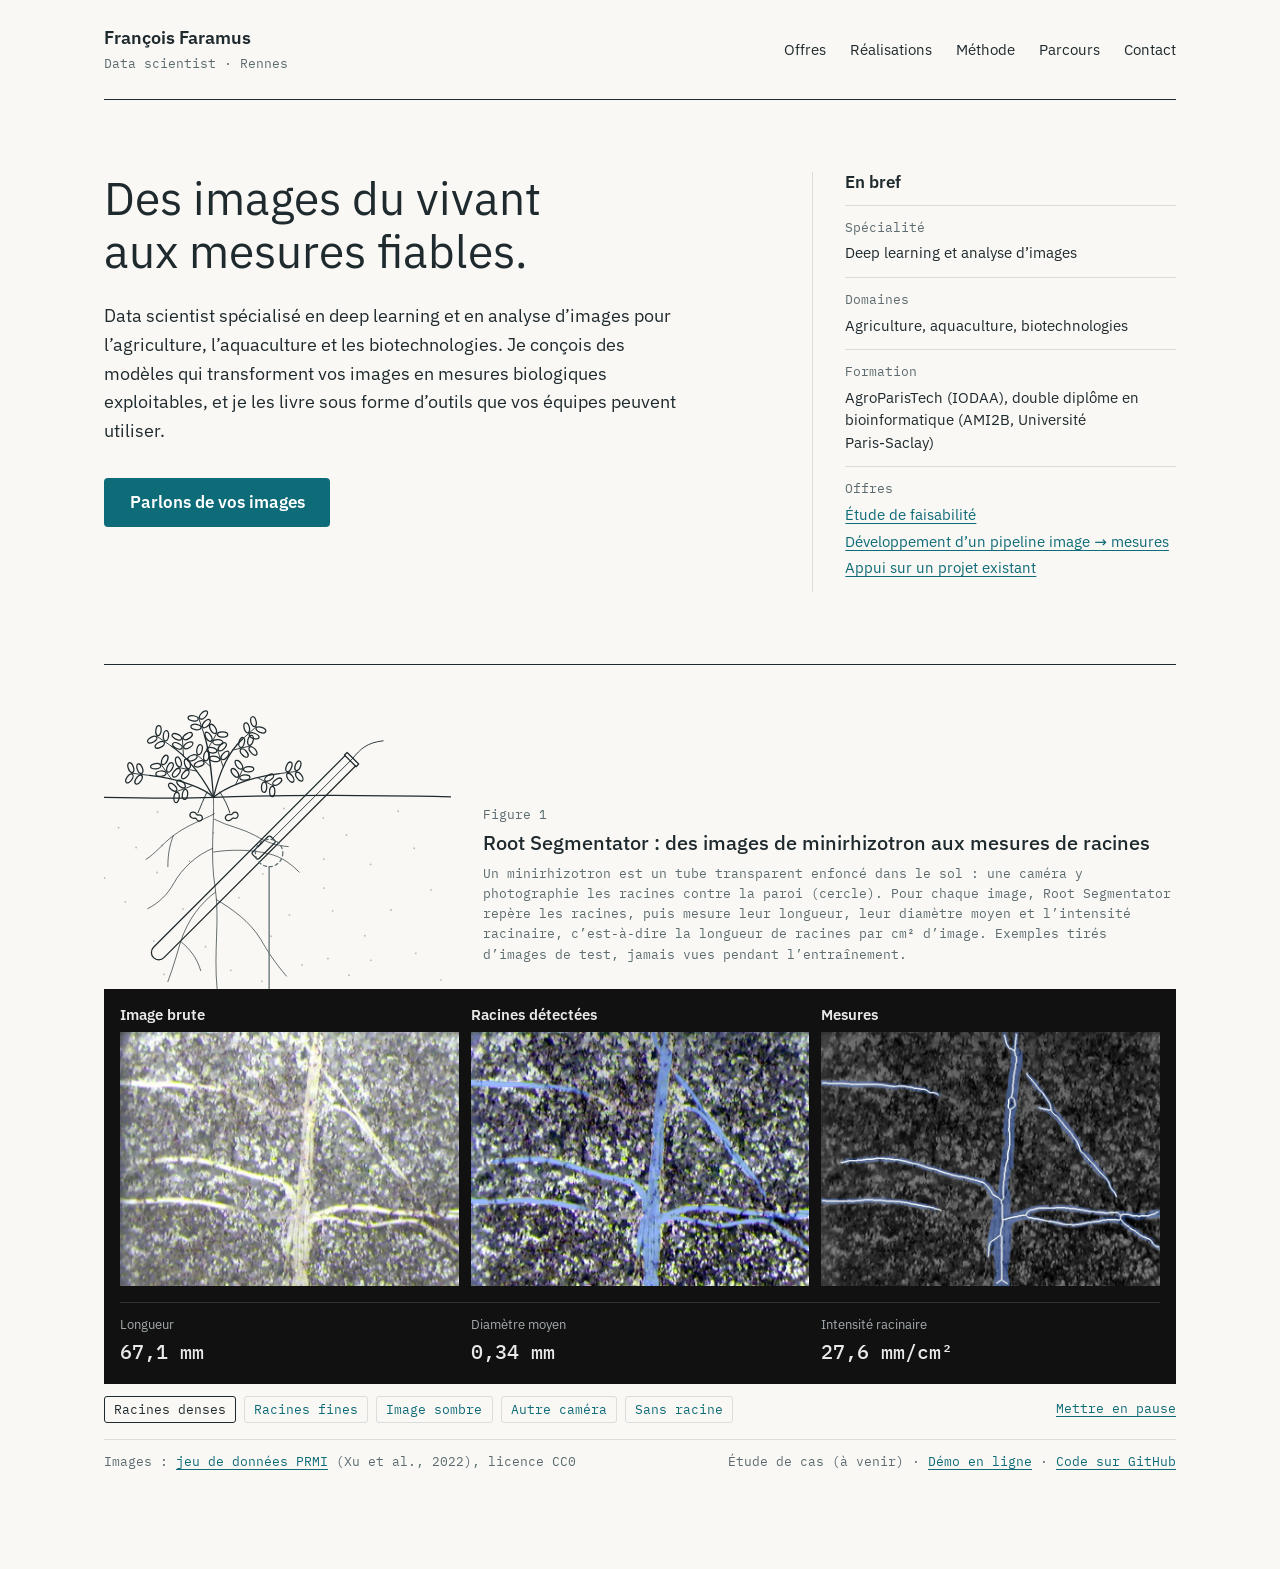
==== index.html @ 94666bdc "Figure 1 : Root Segmentator (images PRMI, mesures, dessin du minirhizotron)" ====
<!doctype html>
<html lang="fr">
<head>
  <meta charset="utf-8">
  <meta name="viewport" content="width=device-width, initial-scale=1">
  <title>François Faramus, data scientist</title>
  <meta name="description" content="Data scientist spécialisé en deep learning et en analyse d’images pour l’agriculture, l’aquaculture et les biotechnologies.">
  <link rel="stylesheet" href="assets/css/style.css">
  <script src="assets/js/figure-exemples.js" defer></script>
</head>
<body>
  <a class="lien-evitement" href="#contenu">Aller au contenu</a>

  <div class="conteneur">
    <header class="entete">
      <a class="logo" href="#">François Faramus<span class="logo-precision">Data scientist · Rennes</span></a>
      <nav class="navigation" aria-label="Navigation principale">
        <ul>
          <li><a href="#offres">Offres</a></li>
          <li><a href="#realisations">Réalisations</a></li>
          <li><a href="#methode">Méthode</a></li>
          <li><a href="#parcours">Parcours</a></li>
          <li><a href="#contact">Contact</a></li>
        </ul>
      </nav>
    </header>

    <main id="contenu">
      <section class="accroche" aria-labelledby="titre-accroche">
        <div class="accroche-texte">
          <h1 id="titre-accroche">Des images du vivant aux mesures fiables.</h1>
          <p class="sous-titre">Data scientist spécialisé en deep learning et en analyse d’images pour l’agriculture, l’aquaculture et les biotechnologies. Je conçois des modèles qui transforment vos images en mesures biologiques exploitables, et je les livre sous forme d’outils que vos équipes peuvent utiliser.</p>
          <a class="bouton" href="#contact">Parlons de vos images</a>
        </div>

        <aside class="en-bref" aria-labelledby="en-bref-titre">
          <h2 id="en-bref-titre">En bref</h2>
          <dl>
            <div><dt>Spécialité</dt><dd>Deep learning et analyse d’images</dd></div>
            <div><dt>Domaines</dt><dd>Agriculture, aquaculture, biotechnologies</dd></div>
            <div><dt>Formation</dt><dd>AgroParisTech (IODAA), double diplôme en bioinformatique (AMI2B, Université Paris&#8209;Saclay)</dd></div>
            <div>
              <dt>Offres</dt>
              <dd>
                <ul>
                  <li><a href="#offres">Étude de faisabilité</a></li>
                  <li><a href="#offres">Développement d’un pipeline image → mesures</a></li>
                  <li><a href="#offres">Appui sur un projet existant</a></li>
                </ul>
              </dd>
            </div>
          </dl>
        </aside>
      </section>

      <section class="vitrine" aria-labelledby="figure-titre">
        <figure class="figure">
          <figcaption>
            <p class="figure-numero">Figure 1</p>
            <p class="figure-titre" id="figure-titre">Root Segmentator : des images de minirhizotron aux mesures de racines</p>
            <p class="figure-description">Un minirhizotron est un tube transparent enfoncé dans le sol : une caméra y photographie les racines contre la paroi (cercle). Pour chaque image, Root Segmentator repère les racines, puis mesure leur longueur, leur diamètre moyen et l’intensité racinaire, c’est-à-dire la longueur de racines par cm² d’image. Exemples tirés d’images de test, jamais vues pendant l’entraînement.</p>
          </figcaption>
          <svg class="figure-schema" viewBox="130 0 380 320" role="img" aria-labelledby="schema-titre">
            <title id="schema-titre">Schéma d’un minirhizotron : un plant d’arachide, ses racines, et un tube transparent enfoncé en biais dans le sol, avec une caméra à l’intérieur. Un cercle marque la fenêtre d’observation, d’où part un trait vers la première image.</title>
                <path class="trait" d="M10 110 C90 107 170 113 250 110 S410 107 590 111"/>
                <g class="grains"><circle cx="153.3" cy="224.5" r="1"/><circle cx="370.4" cy="132.6" r="1"/><circle cx="27.4" cy="280.8" r="1"/><circle cx="165.2" cy="165" r="1"/><circle cx="577.6" cy="210.3" r="1"/><circle cx="488.4" cy="211.5" r="1"/><circle cx="375.5" cy="286.7" r="1"/><circle cx="313" cy="262.3" r="1"/><circle cx="444.6" cy="233.5" r="1"/><circle cx="188.7" cy="126" r="1"/><circle cx="422.5" cy="288.7" r="1"/><circle cx="241.2" cy="273.8" r="1"/><circle cx="269" cy="299.6" r="1"/><circle cx="512.2" cy="138.7" r="1"/><circle cx="96.1" cy="161.7" r="1"/><circle cx="370.9" cy="177.8" r="1"/><circle cx="304.1" cy="194.1" r="1"/><circle cx="216.5" cy="232.3" r="1"/><circle cx="347.2" cy="293.6" r="1"/><circle cx="499.6" cy="310.3" r="1"/><circle cx="395.9" cy="151.3" r="1"/><circle cx="526.6" cy="229.3" r="1"/><circle cx="69.6" cy="273.7" r="1"/><circle cx="249.9" cy="148.9" r="1"/><circle cx="184.6" cy="267.6" r="1"/><circle cx="422.3" cy="183.5" r="1"/><circle cx="303" cy="311.7" r="1"/><circle cx="130.5" cy="198.3" r="1"/><circle cx="195.7" cy="304.1" r="1"/><circle cx="522.1" cy="192.5" r="1"/><circle cx="277.8" cy="219.9" r="1"/><circle cx="380.6" cy="234.4" r="1"/><circle cx="333.2" cy="239.1" r="1"/><circle cx="327.1" cy="122.2" r="1"/><circle cx="31.2" cy="238.2" r="1"/><circle cx="371.3" cy="209.5" r="1"/><circle cx="415.9" cy="261.7" r="1"/><circle cx="32.4" cy="131.6" r="1"/><circle cx="398.6" cy="305" r="1"/><circle cx="223.8" cy="180" r="1"/><circle cx="188.2" cy="192.4" r="1"/><circle cx="452.5" cy="125.2" r="1"/><circle cx="193.6" cy="162.7" r="1"/><circle cx="470.1" cy="165.8" r="1"/><circle cx="146" cy="143.2" r="1"/><circle cx="471.8" cy="281" r="1"/></g>
                <path class="trait" d="M250 110 C240 100 214 90 180 86"/>
                <path class="trait fin" d="M227.5 97 L208.8 104"/>
                <ellipse class="trait" cx="218.8" cy="106.7" rx="5.6" ry="2.9" transform="rotate(-262.4 218.8 106.7)"/>
                <ellipse class="trait" cx="214.6" cy="95.4" rx="5.6" ry="2.9" transform="rotate(-138.4 214.6 95.4)"/>
                <ellipse class="trait" cx="209.5" cy="110.2" rx="5.6" ry="2.9" transform="rotate(-262.4 209.5 110.2)"/>
                <ellipse class="trait" cx="205.3" cy="98.9" rx="5.6" ry="2.9" transform="rotate(-138.4 205.3 98.9)"/>
                <path class="trait fin" d="M203.9 90 L192.4 73.6"/>
                <ellipse class="trait" cx="192.4" cy="84" rx="5.6" ry="2.9" transform="rotate(-187 192.4 84)"/>
                <ellipse class="trait" cx="202.2" cy="77.2" rx="5.6" ry="2.9" transform="rotate(-63 202.2 77.2)"/>
                <ellipse class="trait" cx="186.6" cy="75.9" rx="5.6" ry="2.9" transform="rotate(-187 186.6 75.9)"/>
                <ellipse class="trait" cx="196.5" cy="69" rx="5.6" ry="2.9" transform="rotate(-63 196.5 69)"/>
                <path class="trait fin" d="M180 86 L160.2 83.5"/>
                <ellipse class="trait" cx="167.9" cy="90.5" rx="5.6" ry="2.9" transform="rotate(-234.9 167.9 90.5)"/>
                <ellipse class="trait" cx="169.3" cy="78.6" rx="5.6" ry="2.9" transform="rotate(-110.9 169.3 78.6)"/>
                <ellipse class="trait" cx="157.9" cy="89.3" rx="5.6" ry="2.9" transform="rotate(-234.9 157.9 89.3)"/>
                <ellipse class="trait" cx="159.4" cy="77.4" rx="5.6" ry="2.9" transform="rotate(-110.9 159.4 77.4)"/>
                <path class="trait" d="M250 110 C238 88 222 66 204 54"/>
                <path class="trait fin" d="M231.6 81.2 L211.9 77.4"/>
                <ellipse class="trait" cx="219.1" cy="84.9" rx="5.6" ry="2.9" transform="rotate(-230.9 219.1 84.9)"/>
                <ellipse class="trait" cx="221.4" cy="73.1" rx="5.6" ry="2.9" transform="rotate(-106.9 221.4 73.1)"/>
                <ellipse class="trait" cx="209.3" cy="83" rx="5.6" ry="2.9" transform="rotate(-230.9 209.3 83)"/>
                <ellipse class="trait" cx="211.6" cy="71.2" rx="5.6" ry="2.9" transform="rotate(-106.9 211.6 71.2)"/>
                <path class="trait fin" d="M217.1 64.7 L215.9 44.8"/>
                <ellipse class="trait" cx="210.4" cy="53.6" rx="5.6" ry="2.9" transform="rotate(-155.3 210.4 53.6)"/>
                <ellipse class="trait" cx="222.4" cy="52.9" rx="5.6" ry="2.9" transform="rotate(-31.3 222.4 52.9)"/>
                <ellipse class="trait" cx="209.8" cy="43.6" rx="5.6" ry="2.9" transform="rotate(-155.3 209.8 43.6)"/>
                <ellipse class="trait" cx="221.8" cy="42.9" rx="5.6" ry="2.9" transform="rotate(-31.3 221.8 42.9)"/>
                <path class="trait fin" d="M204 54 L187.5 42.7"/>
                <ellipse class="trait" cx="191.1" cy="52.4" rx="5.6" ry="2.9" transform="rotate(-207.6 191.1 52.4)"/>
                <ellipse class="trait" cx="197.9" cy="42.5" rx="5.6" ry="2.9" transform="rotate(-83.6 197.9 42.5)"/>
                <ellipse class="trait" cx="182.9" cy="46.8" rx="5.6" ry="2.9" transform="rotate(-207.6 182.9 46.8)"/>
                <ellipse class="trait" cx="189.7" cy="36.9" rx="5.6" ry="2.9" transform="rotate(-83.6 189.7 36.9)"/>
                <path class="trait" d="M250 110 C248 84 246 60 240 42"/>
                <path class="trait fin" d="M246.9 76.5 L231.9 63.3"/>
                <ellipse class="trait" cx="234.3" cy="73.4" rx="5.6" ry="2.9" transform="rotate(-200.7 234.3 73.4)"/>
                <ellipse class="trait" cx="242.3" cy="64.4" rx="5.6" ry="2.9" transform="rotate(-76.7 242.3 64.4)"/>
                <ellipse class="trait" cx="226.8" cy="66.8" rx="5.6" ry="2.9" transform="rotate(-200.7 226.8 66.8)"/>
                <ellipse class="trait" cx="234.7" cy="57.8" rx="5.6" ry="2.9" transform="rotate(-76.7 234.7 57.8)"/>
                <path class="trait fin" d="M243.8 56.6 L254 39.4"/>
                <ellipse class="trait" cx="244.5" cy="43.6" rx="5.6" ry="2.9" transform="rotate(-121.3 244.5 43.6)"/>
                <ellipse class="trait" cx="254.8" cy="49.7" rx="5.6" ry="2.9" transform="rotate(2.7 254.8 49.7)"/>
                <ellipse class="trait" cx="249.6" cy="35" rx="5.6" ry="2.9" transform="rotate(-121.3 249.6 35)"/>
                <ellipse class="trait" cx="260" cy="41.1" rx="5.6" ry="2.9" transform="rotate(2.7 260 41.1)"/>
                <path class="trait fin" d="M240 42 L233.8 23"/>
                <ellipse class="trait" cx="230.8" cy="32.9" rx="5.6" ry="2.9" transform="rotate(-169.9 230.8 32.9)"/>
                <ellipse class="trait" cx="242.2" cy="29.2" rx="5.6" ry="2.9" transform="rotate(-45.9 242.2 29.2)"/>
                <ellipse class="trait" cx="227.7" cy="23.4" rx="5.6" ry="2.9" transform="rotate(-169.9 227.7 23.4)"/>
                <ellipse class="trait" cx="239.1" cy="19.7" rx="5.6" ry="2.9" transform="rotate(-45.9 239.1 19.7)"/>
                <path class="trait" d="M250 110 C256 84 266 60 282 46"/>
                <path class="trait fin" d="M260.7 76.8 L254.3 57.9"/>
                <ellipse class="trait" cx="251.4" cy="67.9" rx="5.6" ry="2.9" transform="rotate(-170.6 251.4 67.9)"/>
                <ellipse class="trait" cx="262.7" cy="64" rx="5.6" ry="2.9" transform="rotate(-46.6 262.7 64)"/>
                <ellipse class="trait" cx="248.2" cy="58.4" rx="5.6" ry="2.9" transform="rotate(-170.6 248.2 58.4)"/>
                <ellipse class="trait" cx="259.6" cy="54.6" rx="5.6" ry="2.9" transform="rotate(-46.6 259.6 54.6)"/>
                <path class="trait fin" d="M271.1 58.2 L290.6 53.6"/>
                <ellipse class="trait" cx="280.9" cy="49.8" rx="5.6" ry="2.9" transform="rotate(-75.3 280.9 49.8)"/>
                <ellipse class="trait" cx="283.7" cy="61.4" rx="5.6" ry="2.9" transform="rotate(48.7 283.7 61.4)"/>
                <ellipse class="trait" cx="290.6" cy="47.5" rx="5.6" ry="2.9" transform="rotate(-75.3 290.6 47.5)"/>
                <ellipse class="trait" cx="293.4" cy="59.1" rx="5.6" ry="2.9" transform="rotate(48.7 293.4 59.1)"/>
                <path class="trait fin" d="M282 46 L296.8 32.6"/>
                <ellipse class="trait" cx="286.5" cy="33.8" rx="5.6" ry="2.9" transform="rotate(-104.1 286.5 33.8)"/>
                <ellipse class="trait" cx="294.6" cy="42.7" rx="5.6" ry="2.9" transform="rotate(19.9 294.6 42.7)"/>
                <ellipse class="trait" cx="293.9" cy="27.1" rx="5.6" ry="2.9" transform="rotate(-104.1 293.9 27.1)"/>
                <ellipse class="trait" cx="302" cy="36" rx="5.6" ry="2.9" transform="rotate(19.9 302 36)"/>
                <path class="trait" d="M250 110 C262 100 288 88 322 84"/>
                <path class="trait fin" d="M274.2 96.2 L282.6 78"/>
                <ellipse class="trait" cx="273.5" cy="83.2" rx="5.6" ry="2.9" transform="rotate(-127.1 273.5 83.2)"/>
                <ellipse class="trait" cx="284.4" cy="88.3" rx="5.6" ry="2.9" transform="rotate(-3.1 284.4 88.3)"/>
                <ellipse class="trait" cx="277.8" cy="74.2" rx="5.6" ry="2.9" transform="rotate(-127.1 277.8 74.2)"/>
                <ellipse class="trait" cx="288.6" cy="79.2" rx="5.6" ry="2.9" transform="rotate(-3.1 288.6 79.2)"/>
                <path class="trait fin" d="M298.1 88.3 L315.8 97.6"/>
                <ellipse class="trait" cx="311.1" cy="88.4" rx="5.6" ry="2.9" transform="rotate(-34.4 311.1 88.4)"/>
                <ellipse class="trait" cx="305.5" cy="99" rx="5.6" ry="2.9" transform="rotate(89.6 305.5 99)"/>
                <ellipse class="trait" cx="319.9" cy="93" rx="5.6" ry="2.9" transform="rotate(-34.4 319.9 93)"/>
                <ellipse class="trait" cx="314.4" cy="103.6" rx="5.6" ry="2.9" transform="rotate(89.6 314.4 103.6)"/>
                <path class="trait fin" d="M322 84 L341.8 81.5"/>
                <ellipse class="trait" cx="332.7" cy="76.6" rx="5.6" ry="2.9" transform="rotate(-69.2 332.7 76.6)"/>
                <ellipse class="trait" cx="334.2" cy="88.5" rx="5.6" ry="2.9" transform="rotate(54.8 334.2 88.5)"/>
                <ellipse class="trait" cx="342.6" cy="75.4" rx="5.6" ry="2.9" transform="rotate(-69.2 342.6 75.4)"/>
                <ellipse class="trait" cx="344.1" cy="87.3" rx="5.6" ry="2.9" transform="rotate(54.8 344.1 87.3)"/>
                <path class="trait fin" d="M243 104 C239 112 236 120 233 127"/>
                <path class="trait" d="M-9 0 C-9 -4.5 -3 -5 -1 -3 C0 -2.4 1 -2.4 2 -3 C4 -5 9 -4.5 9 0 C9 4.5 4 5 2 3 C1 2.4 0 2.4 -1 3 C-3 5 -9 4.5 -9 0 Z" transform="translate(231 131) rotate(25) scale(0.8)"/>
                <path class="trait fin" d="M257 104 C262 112 266 120 268 127"/>
                <path class="trait" d="M-9 0 C-9 -4.5 -3 -5 -1 -3 C0 -2.4 1 -2.4 2 -3 C4 -5 9 -4.5 9 0 C9 4.5 4 5 2 3 C1 2.4 0 2.4 -1 3 C-3 5 -9 4.5 -9 0 Z" transform="translate(270 131) rotate(-20) scale(0.8)"/>
                <path class="trait racine" d="M250 110 C251 140 246 175 252 210 C257 245 250 280 254 320"/>
                <path class="trait racine" d="M251 128 C236 136 222 140 206 152 C194 161 186 172 176 178"/>
                <path class="trait racine" d="M206 152 C202 162 200 172 200 186"/>
                <path class="trait racine" d="M251 134 C266 142 282 144 296 152 C308 159 318 163 332 164"/>
                <path class="trait racine" d="M249 166 C232 173 216 187 206 205 C200 216 190 226 178 232"/>
                <path class="trait racine" d="M250 170 C268 167 292 167 311 172 C324 175 334 182 344 192"/>
                <path class="trait racine" d="M252 214 C236 226 222 244 214 268 C210 282 206 296 200 312"/>
                <path class="trait racine" d="M214 268 C224 276 232 286 236 300"/>
                <path class="trait racine" d="M253 222 C270 232 290 246 302 266 C310 280 318 292 330 306"/>
                <path class="trait" d="M394.3 64.3 L184.3 274.3 A8 8 0 0 0 195.7 285.7 L405.7 75.7"/>
                <path class="trait" d="M393.6 63.6 L396.5 60.8 L409.2 73.5 L406.4 76.4 Z"/>
                <rect class="trait" x="-14" y="-5" width="28" height="10" rx="2" transform="translate(305 165) rotate(135)"/>
                <path class="trait" d="M-2 5 L4 5" transform="translate(305 165) rotate(135)" stroke-width="2.5"/>
                <path class="trait fin" d="M314.9 155.1 L402.8 67.2 C410.8 57.2 418 50 436 48"/>
                <g class="repere"><circle class="trait" cx="311" cy="171" r="15" stroke-dasharray="3 3"/><path class="trait" d="M311 186 L311 320"/></g>
          </svg>
          <div class="figure-cadre">
            <div class="panneaux">
                  <div class="panneau">
                    <p class="panneau-titre">Image brute</p>
                    <img data-panneau="brute" src="assets/img/racines/denses-brute.webp" width="736" height="552" alt="Image brute de minirhizotron : plusieurs racines d’arachide, dont une grosse racine verticale.">
                  </div>
                  <div class="panneau">
                    <p class="panneau-titre">Racines détectées</p>
                    <img data-panneau="detectees" src="assets/img/racines/denses-detectees.webp" width="736" height="552" alt="Même image : les racines détectées sont colorées en bleu.">
                  </div>
                  <div class="panneau">
                    <p class="panneau-titre">Mesures</p>
                    <img data-panneau="mesures" src="assets/img/racines/denses-mesures.webp" width="736" height="552" alt="Même image assombrie : la ligne centrale blanche de chaque racine sert à mesurer la longueur.">
                  </div>
            </div>
            <dl class="figure-mesures">
              <div><dt>Longueur</dt><dd data-mesure="longueur">67,1 mm</dd></div>
              <div><dt>Diamètre moyen</dt><dd data-mesure="diametre">0,34 mm</dd></div>
              <div><dt>Intensité racinaire</dt><dd data-mesure="intensite">27,6 mm/cm²</dd></div>
            </dl>
          </div>
          <div class="figure-commandes" hidden>
            <div class="exemples" role="group" aria-label="Choisir un exemple">
                <button type="button" class="exemple" data-cle="denses" data-largeur="736" data-hauteur="552" aria-pressed="true" data-brute="Image brute de minirhizotron : plusieurs racines d’arachide, dont une grosse racine verticale." data-detectees="Même image : les racines détectées sont colorées en bleu." data-mesures="Même image assombrie : la ligne centrale blanche de chaque racine sert à mesurer la longueur." data-longueur="67,1 mm" data-diametre="0,34 mm" data-intensite="27,6 mm/cm²">Racines denses</button>
                <button type="button" class="exemple" data-cle="fines" data-largeur="736" data-hauteur="552" aria-pressed="false" data-brute="Image brute de minirhizotron : quelques racines fines, peu contrastées." data-detectees="Même image : les racines détectées sont colorées en bleu." data-mesures="Même image assombrie : la ligne centrale blanche de chaque racine sert à mesurer la longueur." data-longueur="31,5 mm" data-diametre="0,21 mm" data-intensite="12,9 mm/cm²">Racines fines</button>
                <button type="button" class="exemple" data-cle="sombre" data-largeur="736" data-hauteur="552" aria-pressed="false" data-brute="Image brute de minirhizotron : image sombre traversée par quelques racines." data-detectees="Même image : les racines détectées sont colorées en bleu." data-mesures="Même image assombrie : la ligne centrale blanche de chaque racine sert à mesurer la longueur." data-longueur="48,7 mm" data-diametre="0,25 mm" data-intensite="20,0 mm/cm²">Image sombre</button>
                <button type="button" class="exemple" data-cle="camera" data-largeur="616" data-hauteur="468" aria-pressed="false" data-brute="Image brute de minirhizotron : image prise par une autre caméra, avec trois racines." data-detectees="Même image : les racines détectées sont colorées en bleu." data-mesures="Même image assombrie : la ligne centrale blanche de chaque racine sert à mesurer la longueur." data-longueur="27,8 mm" data-diametre="0,37 mm" data-intensite="12,2 mm/cm²">Autre caméra</button>
                <button type="button" class="exemple" data-cle="sans-racine" data-largeur="736" data-hauteur="552" aria-pressed="false" data-brute="Image brute de minirhizotron : sol sans racine." data-detectees="Même image : aucune racine détectée." data-mesures="Même image assombrie : aucune racine à mesurer." data-longueur="0,0 mm" data-diametre="aucune racine" data-intensite="0,0 mm/cm²">Sans racine</button>
            </div>
            <button class="figure-lecture" type="button">Mettre en pause</button>
          </div>
          <p class="figure-source">
            <span>Images : <a href="https://datadryad.org/dataset/doi:10.5061/dryad.2v6wwpzp4">jeu de données PRMI</a> (Xu et al., 2022), licence CC0</span>
            <span class="figure-liens">Étude de cas (à venir) · <a href="https://rootseg.streamlit.app">Démo en ligne</a> · <a href="https://github.com/ffaramus/rootseg">Code sur GitHub</a></span>
          </p>
        </figure>
      </section>
    </main>
  </div>
</body>
</html>
---- assets/css/style.css ----
/* faramusdata.fr : feuille de style unique
   Couleurs, polices, échelle typographique et mise en page.
   IBM Plex Sans pour le texte et les titres, IBM Plex Mono pour les légendes,
   les sources et les étiquettes. */


/* Polices hébergées localement (licence SIL OFL, voir assets/fonts/) */

@font-face {
  font-family: "IBM Plex Sans";
  font-style: normal;
  font-weight: 100 700;
  font-display: swap;
  src: url("../fonts/ibm-plex-sans-latin-wght-normal.woff2") format("woff2");
}

@font-face {
  font-family: "IBM Plex Mono";
  font-style: normal;
  font-weight: 400;
  font-display: swap;
  src: url("../fonts/ibm-plex-mono-latin-400-normal.woff2") format("woff2");
}

@font-face {
  font-family: "IBM Plex Mono";
  font-style: normal;
  font-weight: 500;
  font-display: swap;
  src: url("../fonts/ibm-plex-mono-latin-500-normal.woff2") format("woff2");
}


/* Variables */

:root {
  /* Couleurs. Le bleu canard est réservé aux liens et au bouton. */
  --couleur-accent: #0E6B78;
  --couleur-accent-fonce: #0A5560;
  --couleur-fond: #FAF8F4;
  --couleur-encre: #1F2A2E;
  --couleur-texte-secondaire: #5B6B70;
  --couleur-filet: #D9DEDC;
  --couleur-cadre: #111111;          /* cadre des figures, gris très foncé (fond de la vidéo) */
  --couleur-blanc: #FFFFFF;

  /* Polices */
  --police-titre: "IBM Plex Sans", "Segoe UI", system-ui, sans-serif;
  --police-texte: "IBM Plex Sans", "Segoe UI", system-ui, sans-serif;
  --police-legende: "IBM Plex Mono", ui-monospace, "SFMono-Regular", Menlo, monospace;
  --taille-legende: 0.8125rem;
  --graisse-logo: 600;
  --graisse-titre-figure: 500;

  /* Échelle typographique */
  --taille-0: 0.8125rem;
  --taille-1: 0.9375rem;
  --taille-2: 1.0625rem;
  --taille-3: 1.125rem;
  --taille-titre: clamp(2rem, 1.4rem + 2vw, 2.875rem);

  /* Espacements */
  --espace-1: 0.25rem;
  --espace-2: 0.5rem;
  --espace-3: 0.75rem;
  --espace-4: 1rem;
  --espace-5: 1.5rem;
  --espace-6: 2rem;
  --espace-7: 3rem;
  --espace-8: 4.5rem;
  --espace-9: 6rem;

  /* Mise en page */
  --largeur-max: 72rem;
  --largeur-texte: 36rem;
  --gouttiere: clamp(1rem, 4vw, 2.5rem);
}


/* Base */

*,
*::before,
*::after {
  box-sizing: border-box;
}

html {
  -webkit-text-size-adjust: 100%;
  text-size-adjust: 100%;
}

body {
  margin: 0;
  background: var(--couleur-fond);
  color: var(--couleur-encre);
  font-family: var(--police-texte);
  font-size: var(--taille-2);
  line-height: 1.6;
}

img,
svg,
video {
  display: block;
  max-width: 100%;
  height: auto;
}

h1,
h2,
h3 {
  margin: 0;
  font-family: var(--police-titre);
  font-weight: 400;
  line-height: 1.2;
}

p,
figure {
  margin: 0;
}

a {
  color: var(--couleur-accent);
  text-decoration-thickness: 1px;
  text-underline-offset: 0.2em;
  transition: color 0.15s ease;
}

a:hover {
  color: var(--couleur-accent-fonce);
}

:focus-visible {
  outline: 2px solid var(--couleur-accent);
  outline-offset: 3px;
}

.conteneur {
  max-width: var(--largeur-max);
  margin-inline: auto;
  padding-inline: var(--gouttiere);
}

.lien-evitement {
  position: absolute;
  top: var(--espace-2);
  left: var(--espace-2);
  z-index: 10;
  padding: var(--espace-2) var(--espace-4);
  background: var(--couleur-encre);
  color: var(--couleur-blanc);
  transform: translateY(-200%);
}

.lien-evitement:focus {
  transform: none;
}

.bouton {
  display: inline-block;
  padding: 0.85em 1.5em;
  border-radius: 4px;
  background: var(--couleur-accent);
  color: var(--couleur-blanc);
  font-family: var(--police-texte);
  font-size: var(--taille-2);
  font-weight: 600;
  line-height: 1.2;
  text-decoration: none;
  transition: background-color 0.15s ease;
}

.bouton:hover {
  background: var(--couleur-accent-fonce);
  color: var(--couleur-blanc);
}


/* En-tête */

.entete {
  display: flex;
  flex-wrap: wrap;
  align-items: center;
  justify-content: space-between;
  gap: var(--espace-3) var(--espace-6);
  padding-block: var(--espace-5);
  border-bottom: 1px solid var(--couleur-encre);
}

.logo {
  color: var(--couleur-encre);
  font-family: var(--police-titre);
  font-size: var(--taille-3);
  font-weight: var(--graisse-logo);
  text-decoration: none;
}

.logo:hover {
  color: var(--couleur-encre);
}

.logo-precision {
  display: block;
  margin-top: 0.1rem;
  color: var(--couleur-texte-secondaire);
  font-family: var(--police-legende);
  font-size: var(--taille-0);
  font-weight: 400;
}

.navigation ul {
  display: flex;
  flex-wrap: wrap;
  gap: var(--espace-2) var(--espace-5);
  margin: 0;
  padding: 0;
  list-style: none;
}

.navigation a {
  color: var(--couleur-encre);
  font-size: var(--taille-1);
  text-decoration: none;
}

.navigation a:hover {
  color: var(--couleur-encre);
  text-decoration: underline;
}


/* Accueil : l'accroche est équilibrée par un encadré « En bref » en marge,
   comme le résumé d'un article ; la figure forme ensuite sa propre section. */

.accroche {
  display: grid;
  grid-template-columns: minmax(0, 7fr) minmax(0, 4fr);
  align-items: start;
  column-gap: var(--espace-8);
  padding-block: var(--espace-8);
}

.accroche-texte {
  max-width: 40rem;
}

.accroche h1 {
  font-size: var(--taille-titre);
  line-height: 1.15;
  text-wrap: balance;
}

.sous-titre {
  max-width: var(--largeur-texte);
  margin-top: var(--espace-5);
  font-size: var(--taille-3);
}

.accroche .bouton {
  margin-top: var(--espace-6);
}

.en-bref {
  padding-left: var(--espace-6);
  border-left: 1px solid var(--couleur-filet);
}

.en-bref h2 {
  font-size: var(--taille-2);
  font-weight: 600;
}

.en-bref dl {
  margin: var(--espace-3) 0 0;
}

.en-bref dl > div {
  padding-block: var(--espace-3);
  border-top: 1px solid var(--couleur-filet);
}

.en-bref dt {
  color: var(--couleur-texte-secondaire);
  font-family: var(--police-legende);
  font-size: var(--taille-0);
}

.en-bref dd {
  margin: var(--espace-1) 0 0;
  font-size: var(--taille-1);
  line-height: 1.5;
}

.en-bref ul {
  margin: 0;
  padding: 0;
  list-style: none;
}

.en-bref li + li {
  margin-top: var(--espace-1);
}

.vitrine {
  padding-block: var(--espace-6) var(--espace-9);
  border-top: 1px solid var(--couleur-encre);
}


/* Figures, à la manière d'une figure scientifique : en tête le schéma de situation
   et la légende, puis les panneaux sur leur cadre sombre, les commandes et la source.
   Le schéma occupe le premier tiers : son trait de repère tombe ainsi sur le premier
   panneau et touche le cadre (aucun espace entre les rangées). */

.figure {
  display: grid;
  grid-template-columns: minmax(0, 1fr) minmax(0, 2fr);
  grid-template-areas:
    "schema    legende"
    "cadre     cadre"
    "commandes commandes"
    "source    source";
  column-gap: var(--espace-6);
}

.figure-schema {
  grid-area: schema;
  align-self: end;
  width: 100%;
  color: var(--couleur-encre);
}

.figure-schema .trait {
  fill: none;
  stroke: currentColor;
  stroke-width: 1.25;
  stroke-linecap: round;
  stroke-linejoin: round;
  vector-effect: non-scaling-stroke;
}

.figure-schema .fin {
  stroke-width: 0.9;
}

.figure-schema .racine {
  stroke-width: 0.9;
  stroke-opacity: 0.75;
}

.figure-schema .grains {
  fill: currentColor;
  fill-opacity: 0.3;
}

.figure-schema .repere {
  color: var(--couleur-texte-secondaire);
}

.figure > figcaption {
  grid-area: legende;
  align-self: end;
  padding-bottom: var(--espace-5);
}

.figure-numero {
  margin-bottom: var(--espace-1);
  color: var(--couleur-texte-secondaire);
  font-family: var(--police-legende);
  font-size: var(--taille-0);
}

.figure-titre {
  color: var(--couleur-encre);
  font-family: var(--police-titre);
  font-size: 1.25rem;
  font-weight: var(--graisse-titre-figure);
  line-height: 1.3;
}

.figure-description {
  max-width: 44rem;
  margin-top: var(--espace-2);
  color: var(--couleur-texte-secondaire);
  font-family: var(--police-legende);
  font-size: var(--taille-legende);
  line-height: 1.55;
}

/* Les panneaux et les mesures sur le cadre sombre */
.figure-cadre {
  grid-area: cadre;
  padding: var(--espace-4);
  background: var(--couleur-cadre);
  color: #E8EAE7;
}

.panneaux {
  display: grid;
  grid-template-columns: repeat(3, minmax(0, 1fr));
  gap: var(--espace-3);
}

.panneau-titre {
  margin-bottom: var(--espace-2);
  font-size: var(--taille-1);
  font-weight: 600;
  line-height: 1.3;
}

.panneau img {
  width: 100%;
  aspect-ratio: 4 / 3;
  object-fit: cover;
}

.figure-mesures {
  display: grid;
  grid-template-columns: repeat(3, minmax(0, 1fr));
  gap: var(--espace-3);
  margin: var(--espace-4) 0 0;
  padding-top: var(--espace-3);
  border-top: 1px solid #2E3335;
}

.figure-mesures dt {
  color: #A3ABAE;
  font-size: var(--taille-0);
}

.figure-mesures dd {
  margin: 0;
  font-family: var(--police-legende);
  font-size: 1.25rem;
  font-weight: 500;
}

/* Choix de l'exemple et pause du défilement */
.figure-commandes {
  grid-area: commandes;
  display: flex;
  flex-wrap: wrap;
  align-items: center;
  justify-content: space-between;
  gap: var(--espace-3) var(--espace-5);
  margin-top: var(--espace-3);
  font-family: var(--police-legende);
  font-size: var(--taille-0);
}

.figure-commandes[hidden] {
  display: none;
}

.exemples {
  display: flex;
  flex-wrap: wrap;
  gap: var(--espace-2);
}

.exemple {
  padding: 0.3em 0.7em;
  border: 1px solid var(--couleur-filet);
  border-radius: 3px;
  background: none;
  color: var(--couleur-accent);
  font-family: var(--police-legende);
  font-size: var(--taille-0);
  cursor: pointer;
  transition: border-color 0.15s ease, color 0.15s ease;
}

.exemple:hover {
  border-color: var(--couleur-accent);
}

.exemple[aria-pressed="true"] {
  border-color: var(--couleur-encre);
  color: var(--couleur-encre);
}

.figure-source {
  grid-area: source;
  display: flex;
  flex-wrap: wrap;
  align-items: baseline;
  justify-content: space-between;
  gap: var(--espace-1) var(--espace-4);
  margin-top: var(--espace-4);
  padding-top: var(--espace-3);
  border-top: 1px solid var(--couleur-filet);
  color: var(--couleur-texte-secondaire);
  font-family: var(--police-legende);
  font-size: var(--taille-legende);
}

.figure-lecture {
  padding: 0;
  border: 0;
  background: none;
  color: var(--couleur-accent);
  font: inherit;
  text-decoration: underline;
  text-decoration-thickness: 1px;
  text-underline-offset: 0.2em;
  cursor: pointer;
}

.figure-lecture:hover {
  color: var(--couleur-accent-fonce);
}

@media (max-width: 52rem) {
  .accroche {
    grid-template-columns: minmax(0, 1fr);
    row-gap: var(--espace-7);
    padding-block: var(--espace-7);
  }

  .en-bref {
    padding-top: var(--espace-5);
    padding-left: 0;
    border-top: 1px solid var(--couleur-filet);
    border-left: 0;
  }

  .vitrine {
    padding-bottom: var(--espace-8);
  }

  /* Le schéma garde 40 % de la largeur pour rester lisible ; son repère tombe toujours
     au-dessus du premier panneau */
  .figure {
    grid-template-columns: minmax(0, 2fr) minmax(0, 3fr);
    grid-template-areas:
      "legende   legende"
      "schema    ."
      "cadre     cadre"
      "commandes commandes"
      "source    source";
    column-gap: var(--espace-4);
  }

  .figure > figcaption {
    padding-bottom: var(--espace-4);
  }
  .figure-cadre {
    padding: var(--espace-2);
  }

  .panneaux,
  .figure-mesures {
    gap: var(--espace-2);
  }

  .panneau-titre {
    font-size: 0.75rem;
  }

  .figure-mesures dd {
    font-size: var(--taille-1);
  }
}

@media (prefers-reduced-motion: reduce) {
  *,
  *::before,
  *::after {
    transition: none !important;
  }
}
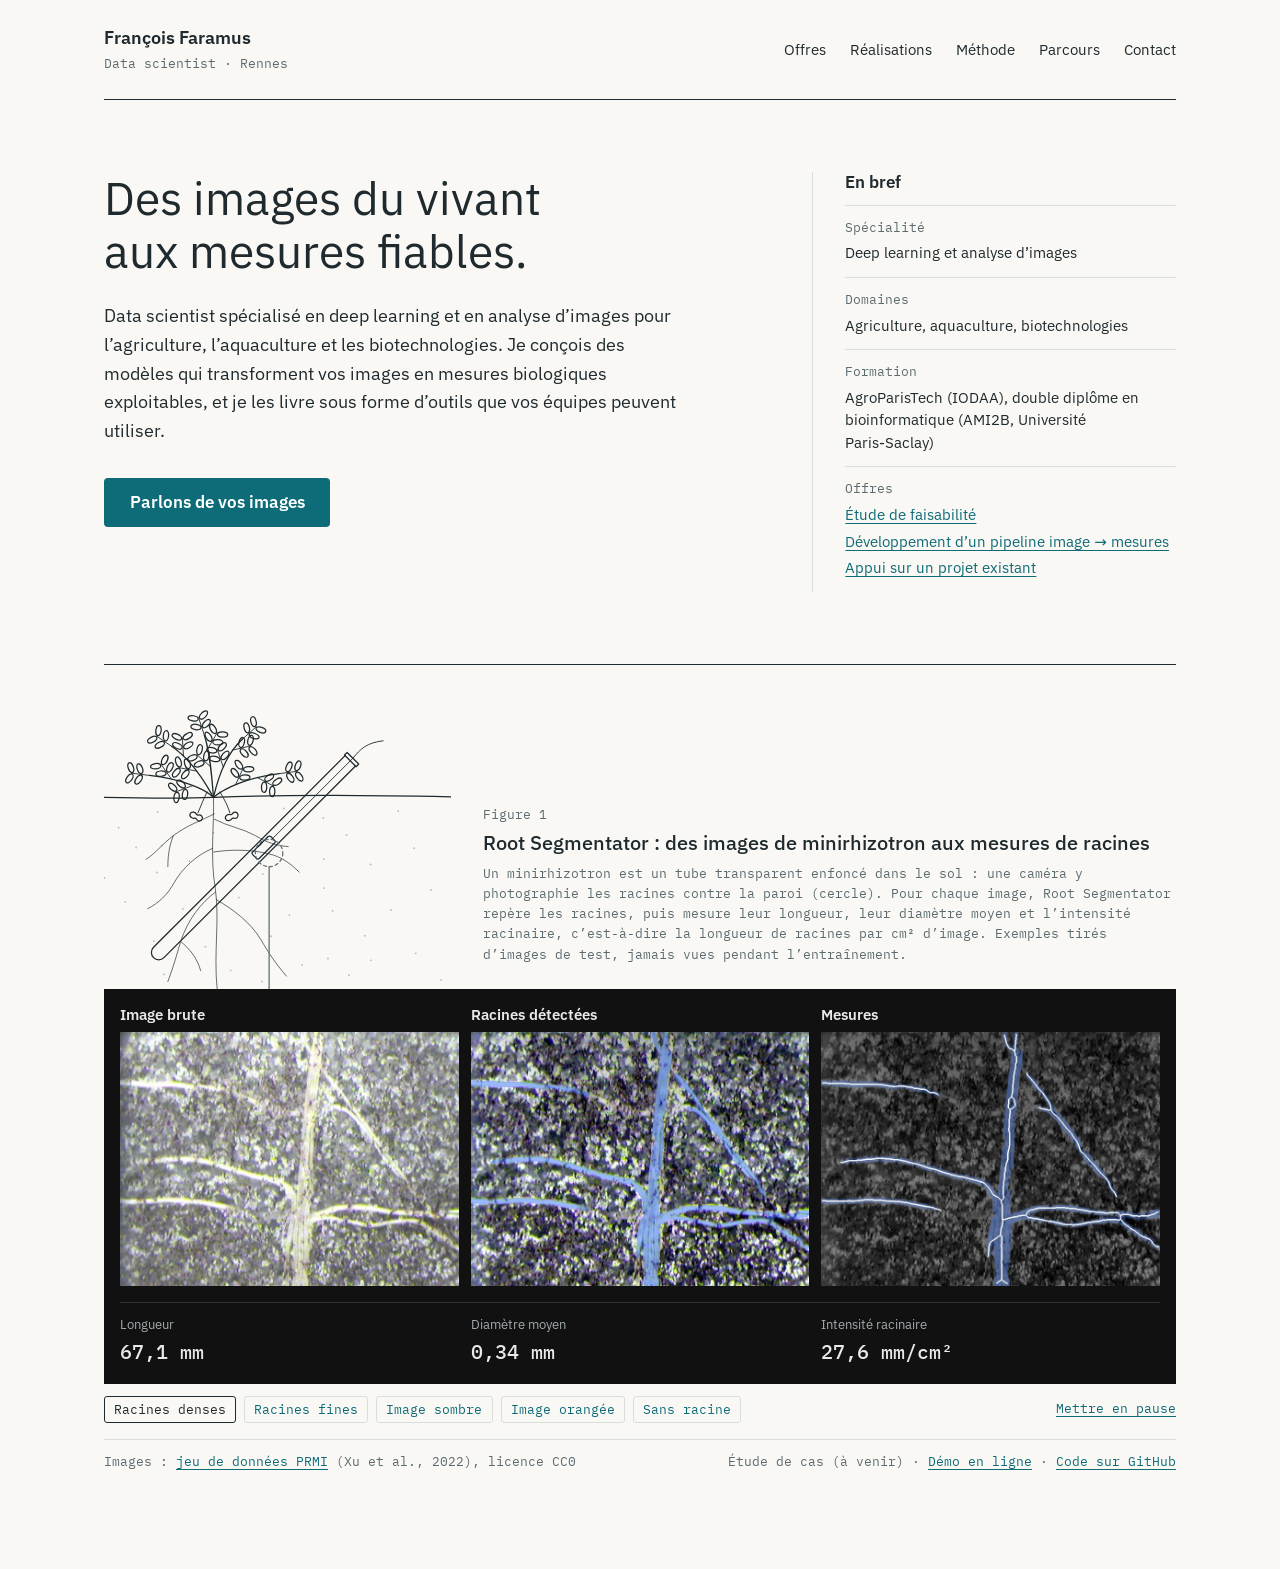
==== commit 106c6060: "Figure 1 : image orangée" ====
--- a/index.html
+++ b/index.html
@@ -190,7 +190,7 @@
                 <button type="button" class="exemple" data-cle="denses" data-largeur="736" data-hauteur="552" aria-pressed="true" data-brute="Image brute de minirhizotron : plusieurs racines d’arachide, dont une grosse racine verticale." data-detectees="Même image : les racines détectées sont colorées en bleu." data-mesures="Même image assombrie : la ligne centrale blanche de chaque racine sert à mesurer la longueur." data-longueur="67,1 mm" data-diametre="0,34 mm" data-intensite="27,6 mm/cm²">Racines denses</button>
                 <button type="button" class="exemple" data-cle="fines" data-largeur="736" data-hauteur="552" aria-pressed="false" data-brute="Image brute de minirhizotron : quelques racines fines, peu contrastées." data-detectees="Même image : les racines détectées sont colorées en bleu." data-mesures="Même image assombrie : la ligne centrale blanche de chaque racine sert à mesurer la longueur." data-longueur="31,5 mm" data-diametre="0,21 mm" data-intensite="12,9 mm/cm²">Racines fines</button>
                 <button type="button" class="exemple" data-cle="sombre" data-largeur="736" data-hauteur="552" aria-pressed="false" data-brute="Image brute de minirhizotron : image sombre traversée par quelques racines." data-detectees="Même image : les racines détectées sont colorées en bleu." data-mesures="Même image assombrie : la ligne centrale blanche de chaque racine sert à mesurer la longueur." data-longueur="48,7 mm" data-diametre="0,25 mm" data-intensite="20,0 mm/cm²">Image sombre</button>
-                <button type="button" class="exemple" data-cle="camera" data-largeur="616" data-hauteur="468" aria-pressed="false" data-brute="Image brute de minirhizotron : image prise par une autre caméra, avec trois racines." data-detectees="Même image : les racines détectées sont colorées en bleu." data-mesures="Même image assombrie : la ligne centrale blanche de chaque racine sert à mesurer la longueur." data-longueur="27,8 mm" data-diametre="0,37 mm" data-intensite="12,2 mm/cm²">Autre caméra</button>
+                <button type="button" class="exemple" data-cle="orangee" data-largeur="736" data-hauteur="552" aria-pressed="false" data-brute="Image brute de minirhizotron : sol aux tons orangés, traversé par plusieurs racines brunes." data-detectees="Même image : les racines détectées sont colorées en bleu." data-mesures="Même image assombrie : la ligne centrale blanche de chaque racine sert à mesurer la longueur." data-longueur="54,9 mm" data-diametre="0,30 mm" data-intensite="22,6 mm/cm²">Image orangée</button>
                 <button type="button" class="exemple" data-cle="sans-racine" data-largeur="736" data-hauteur="552" aria-pressed="false" data-brute="Image brute de minirhizotron : sol sans racine." data-detectees="Même image : aucune racine détectée." data-mesures="Même image assombrie : aucune racine à mesurer." data-longueur="0,0 mm" data-diametre="aucune racine" data-intensite="0,0 mm/cm²">Sans racine</button>
             </div>
             <button class="figure-lecture" type="button">Mettre en pause</button>
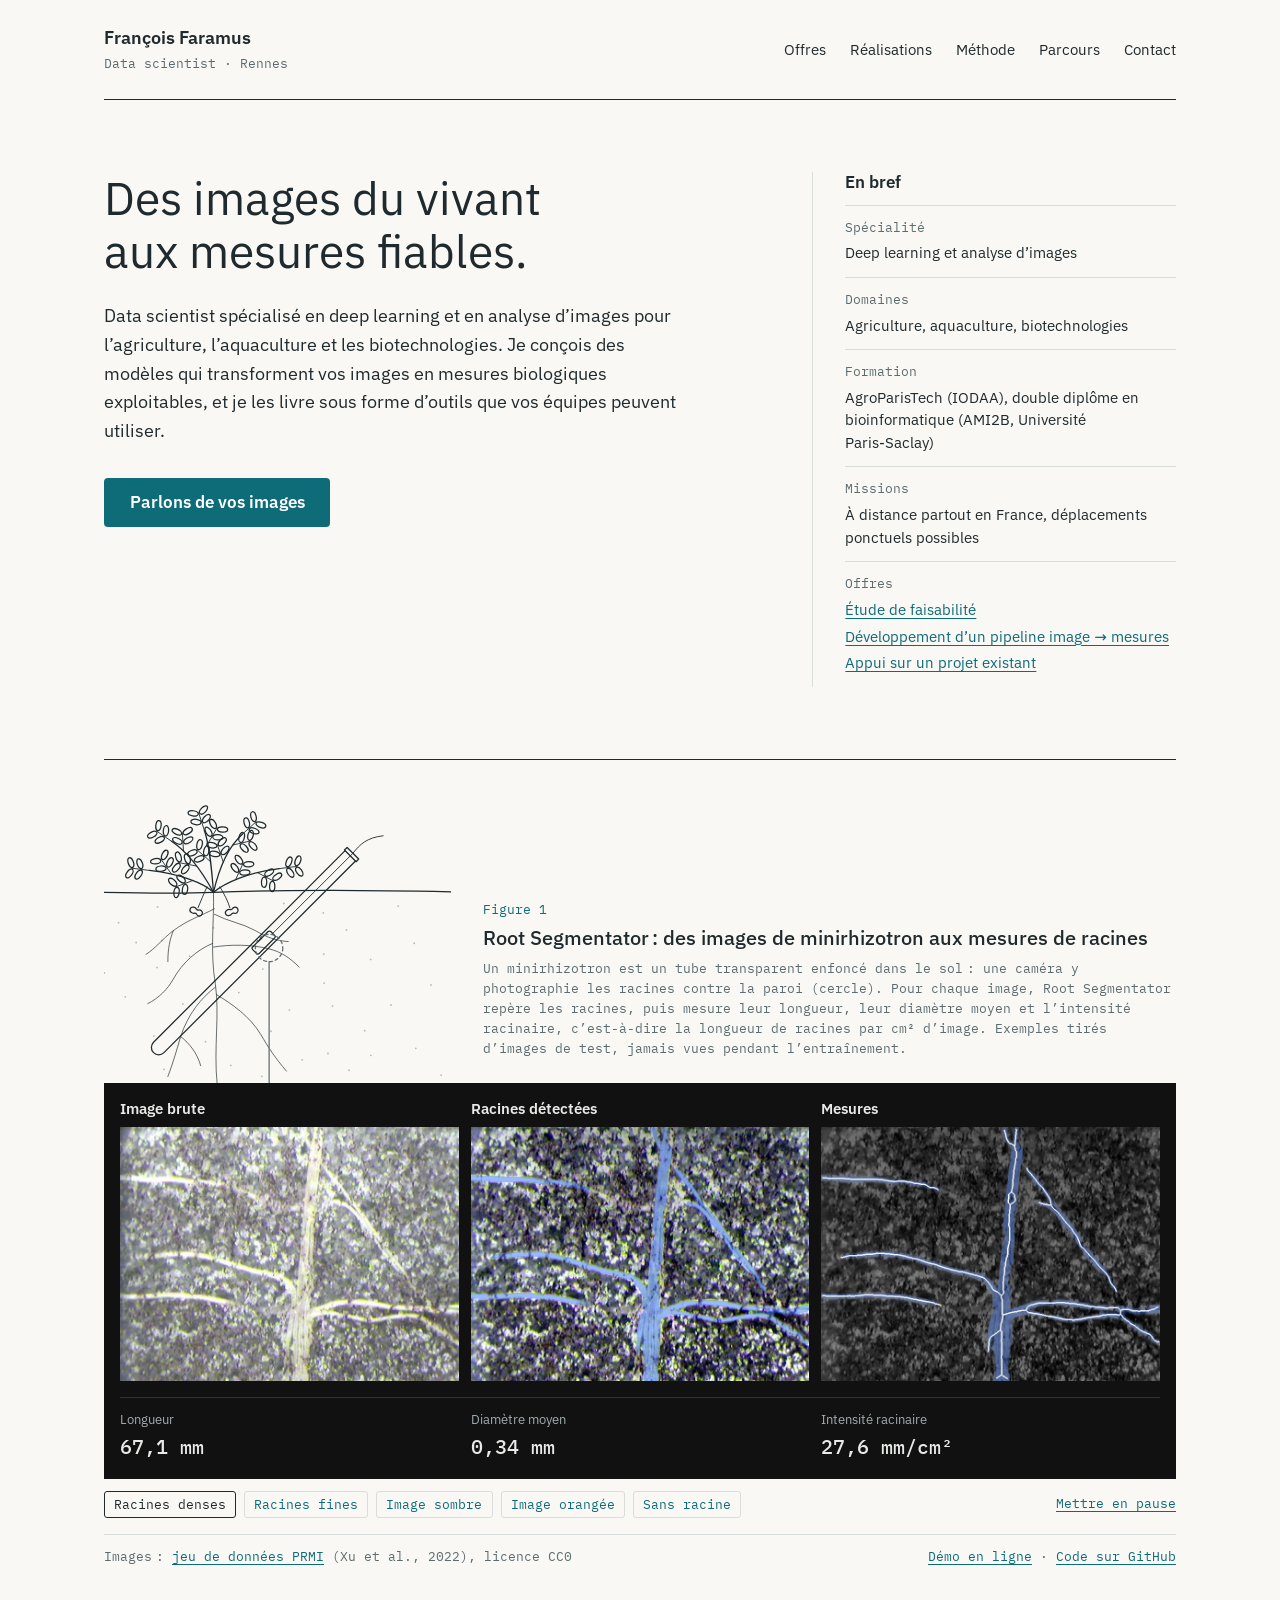
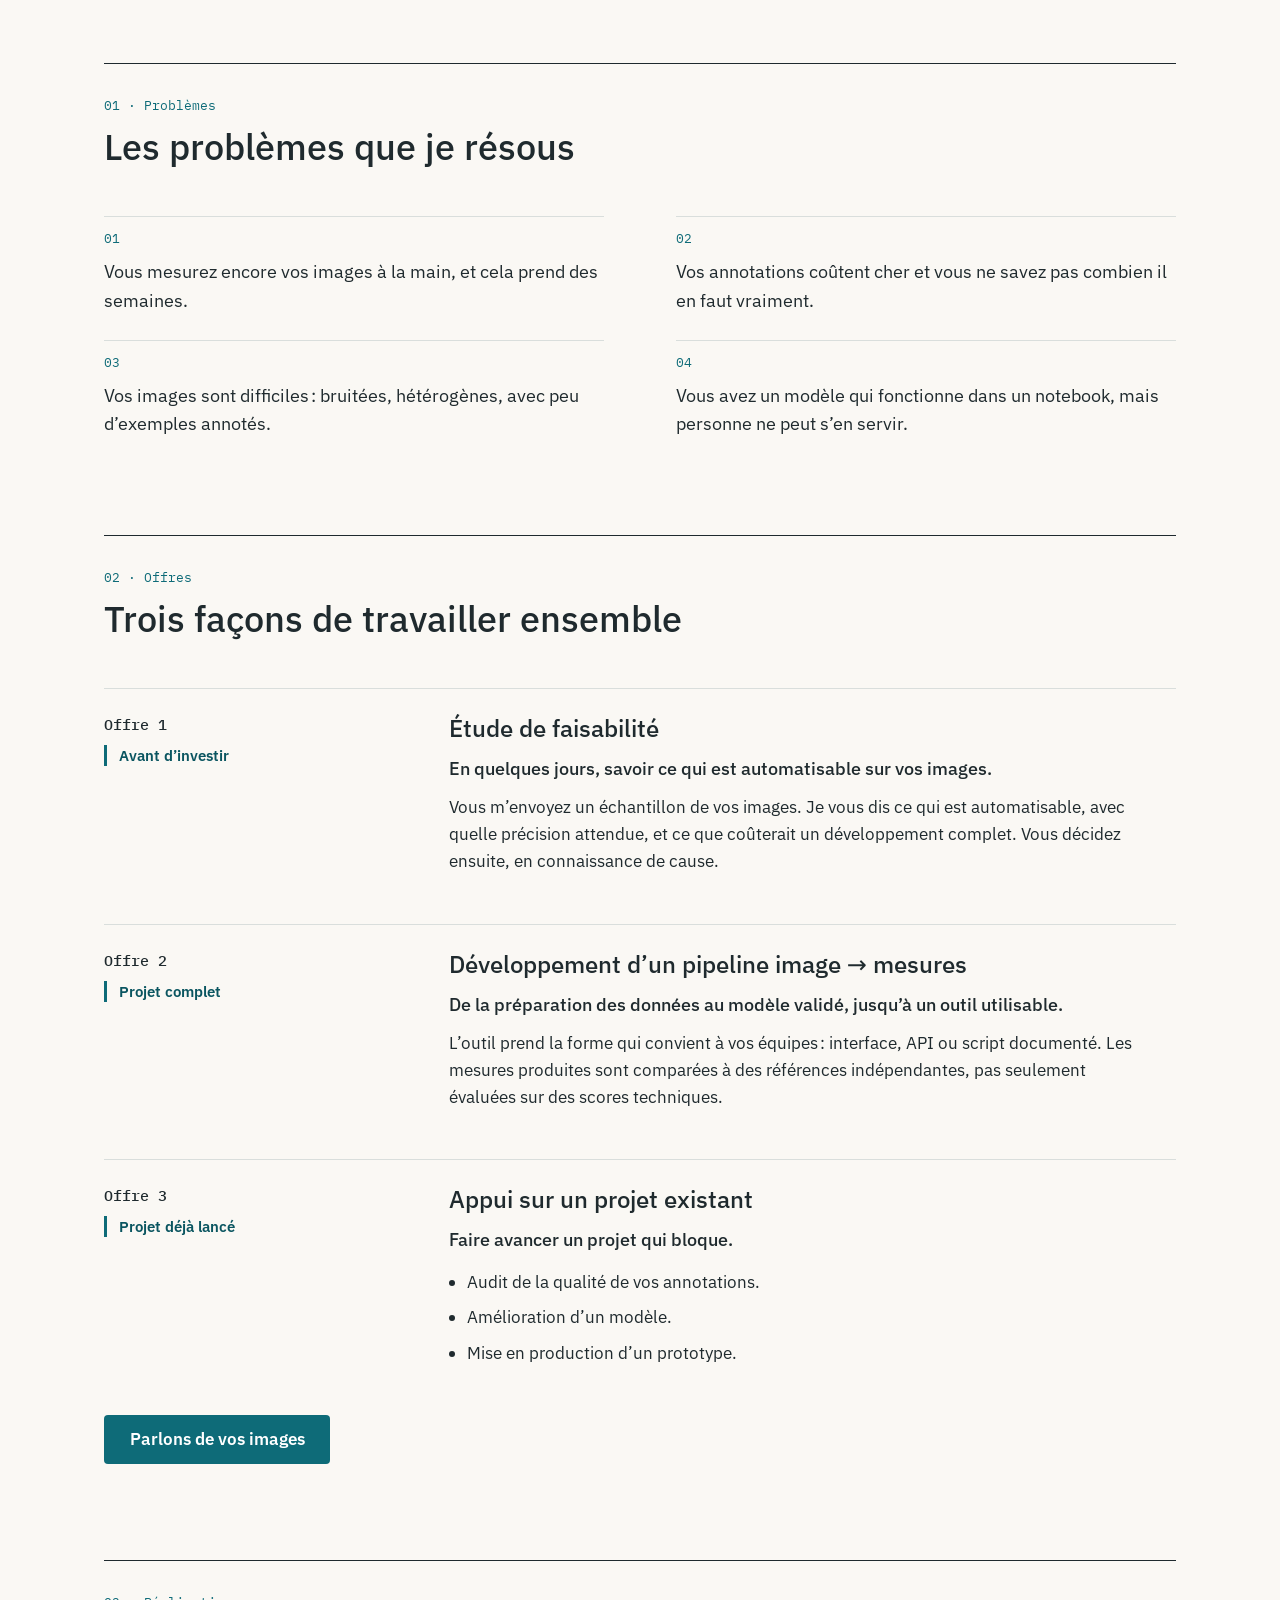
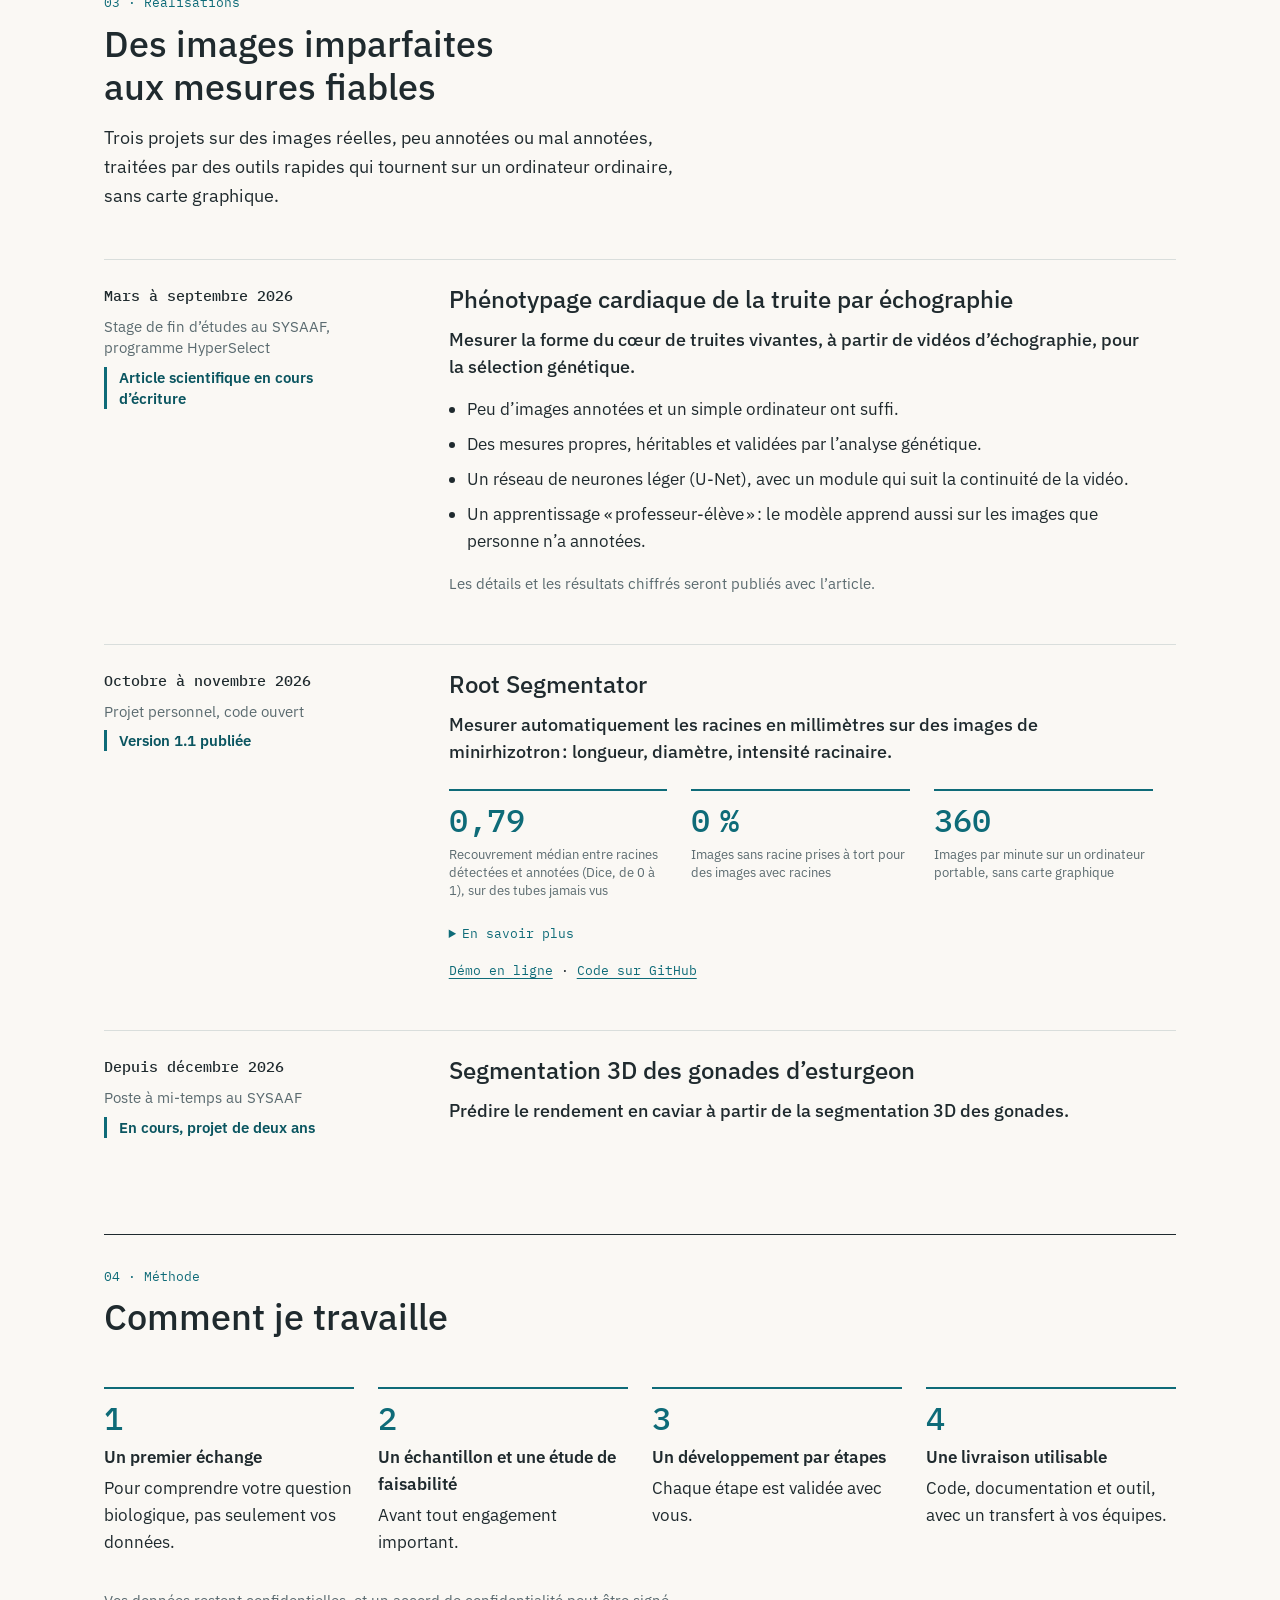
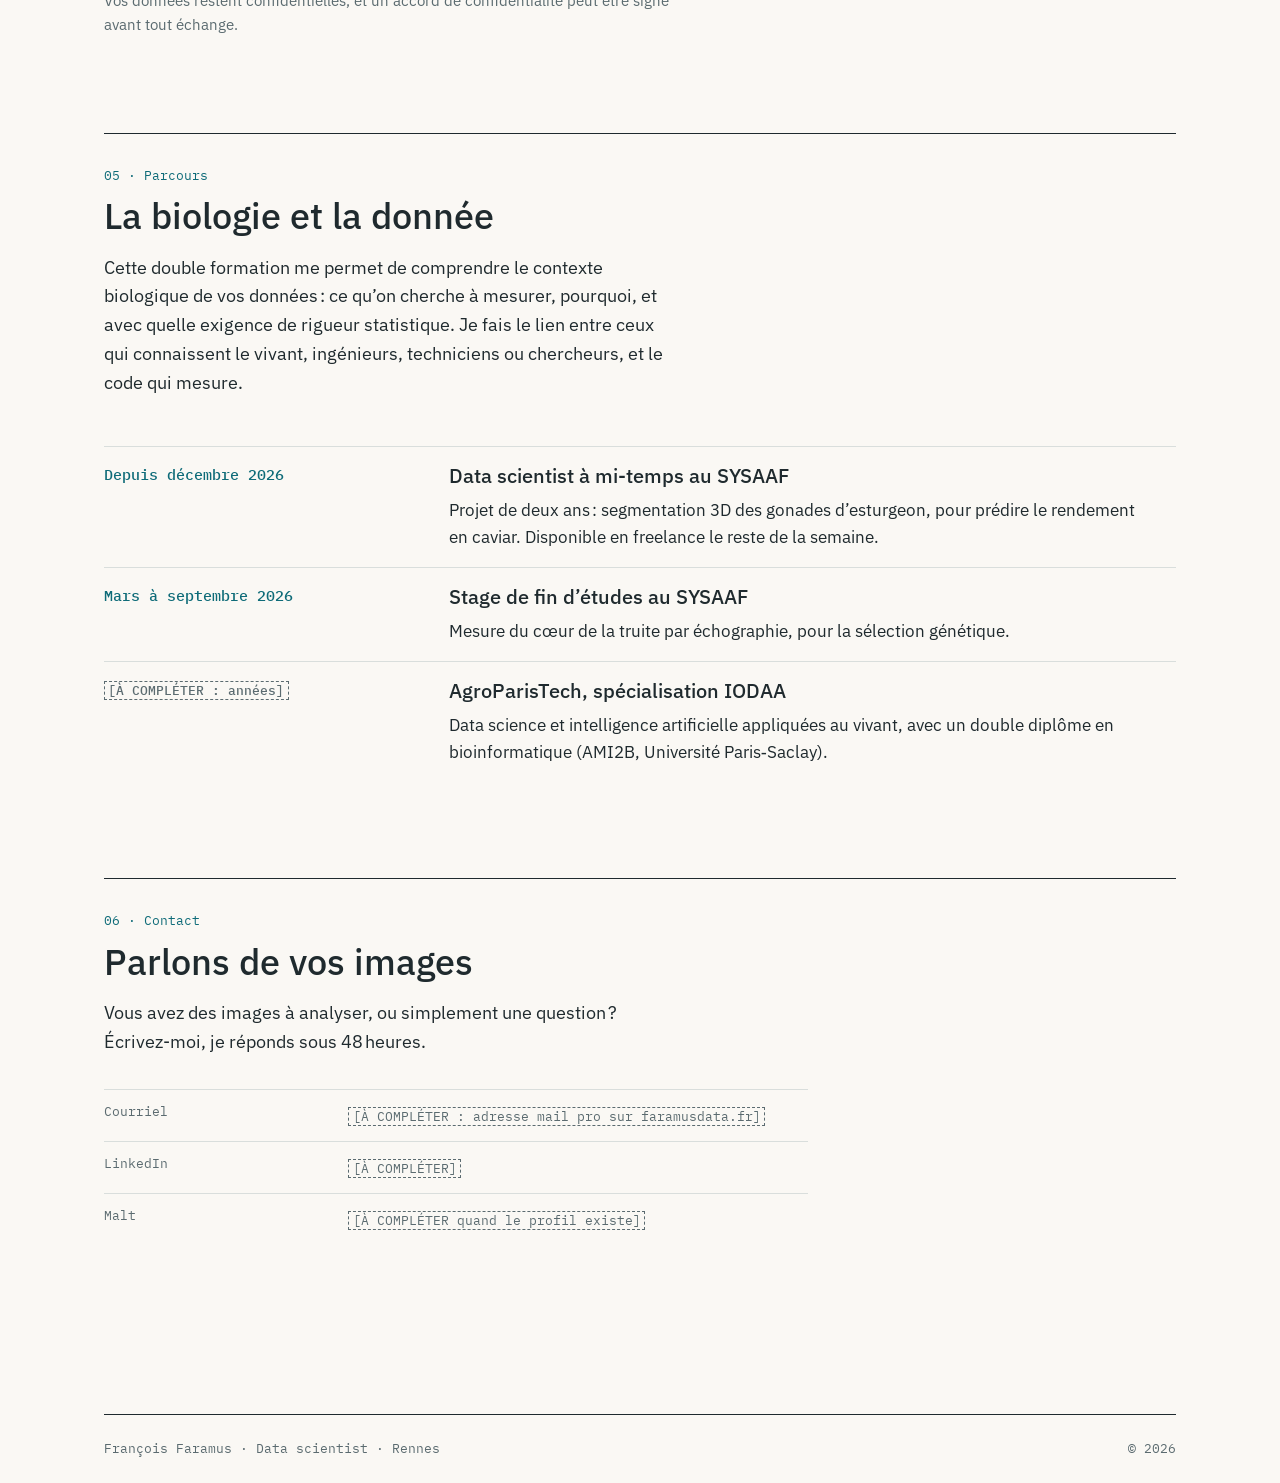
==== commit 52182327: "Accueil maj" ====
--- a/index.html
+++ b/index.html
@@ -39,6 +39,7 @@
             <div><dt>Spécialité</dt><dd>Deep learning et analyse d’images</dd></div>
             <div><dt>Domaines</dt><dd>Agriculture, aquaculture, biotechnologies</dd></div>
             <div><dt>Formation</dt><dd>AgroParisTech (IODAA), double diplôme en bioinformatique (AMI2B, Université Paris&#8209;Saclay)</dd></div>
+            <div><dt>Missions</dt><dd>À distance partout en France, déplacements ponctuels possibles</dd></div>
             <div>
               <dt>Offres</dt>
               <dd>
@@ -57,11 +58,11 @@
         <figure class="figure">
           <figcaption>
             <p class="figure-numero">Figure 1</p>
-            <p class="figure-titre" id="figure-titre">Root Segmentator : des images de minirhizotron aux mesures de racines</p>
-            <p class="figure-description">Un minirhizotron est un tube transparent enfoncé dans le sol : une caméra y photographie les racines contre la paroi (cercle). Pour chaque image, Root Segmentator repère les racines, puis mesure leur longueur, leur diamètre moyen et l’intensité racinaire, c’est-à-dire la longueur de racines par cm² d’image. Exemples tirés d’images de test, jamais vues pendant l’entraînement.</p>
+            <p class="figure-titre" id="figure-titre">Root Segmentator&#8239;: des images de minirhizotron aux mesures de racines</p>
+            <p class="figure-description">Un minirhizotron est un tube transparent enfoncé dans le sol&#8239;: une caméra y photographie les racines contre la paroi (cercle). Pour chaque image, Root Segmentator repère les racines, puis mesure leur longueur, leur diamètre moyen et l’intensité racinaire, c’est-à-dire la longueur de racines par cm² d’image. Exemples tirés d’images de test, jamais vues pendant l’entraînement.</p>
           </figcaption>
           <svg class="figure-schema" viewBox="130 0 380 320" role="img" aria-labelledby="schema-titre">
-            <title id="schema-titre">Schéma d’un minirhizotron : un plant d’arachide, ses racines, et un tube transparent enfoncé en biais dans le sol, avec une caméra à l’intérieur. Un cercle marque la fenêtre d’observation, d’où part un trait vers la première image.</title>
+            <title id="schema-titre">Schéma d’un minirhizotron&#8239;: un plant d’arachide, ses racines, et un tube transparent enfoncé en biais dans le sol, avec une caméra à l’intérieur. Un cercle marque la fenêtre d’observation, d’où part un trait vers la première image.</title>
                 <path class="trait" d="M10 110 C90 107 170 113 250 110 S410 107 590 111"/>
                 <g class="grains"><circle cx="153.3" cy="224.5" r="1"/><circle cx="370.4" cy="132.6" r="1"/><circle cx="27.4" cy="280.8" r="1"/><circle cx="165.2" cy="165" r="1"/><circle cx="577.6" cy="210.3" r="1"/><circle cx="488.4" cy="211.5" r="1"/><circle cx="375.5" cy="286.7" r="1"/><circle cx="313" cy="262.3" r="1"/><circle cx="444.6" cy="233.5" r="1"/><circle cx="188.7" cy="126" r="1"/><circle cx="422.5" cy="288.7" r="1"/><circle cx="241.2" cy="273.8" r="1"/><circle cx="269" cy="299.6" r="1"/><circle cx="512.2" cy="138.7" r="1"/><circle cx="96.1" cy="161.7" r="1"/><circle cx="370.9" cy="177.8" r="1"/><circle cx="304.1" cy="194.1" r="1"/><circle cx="216.5" cy="232.3" r="1"/><circle cx="347.2" cy="293.6" r="1"/><circle cx="499.6" cy="310.3" r="1"/><circle cx="395.9" cy="151.3" r="1"/><circle cx="526.6" cy="229.3" r="1"/><circle cx="69.6" cy="273.7" r="1"/><circle cx="249.9" cy="148.9" r="1"/><circle cx="184.6" cy="267.6" r="1"/><circle cx="422.3" cy="183.5" r="1"/><circle cx="303" cy="311.7" r="1"/><circle cx="130.5" cy="198.3" r="1"/><circle cx="195.7" cy="304.1" r="1"/><circle cx="522.1" cy="192.5" r="1"/><circle cx="277.8" cy="219.9" r="1"/><circle cx="380.6" cy="234.4" r="1"/><circle cx="333.2" cy="239.1" r="1"/><circle cx="327.1" cy="122.2" r="1"/><circle cx="31.2" cy="238.2" r="1"/><circle cx="371.3" cy="209.5" r="1"/><circle cx="415.9" cy="261.7" r="1"/><circle cx="32.4" cy="131.6" r="1"/><circle cx="398.6" cy="305" r="1"/><circle cx="223.8" cy="180" r="1"/><circle cx="188.2" cy="192.4" r="1"/><circle cx="452.5" cy="125.2" r="1"/><circle cx="193.6" cy="162.7" r="1"/><circle cx="470.1" cy="165.8" r="1"/><circle cx="146" cy="143.2" r="1"/><circle cx="471.8" cy="281" r="1"/></g>
                 <path class="trait" d="M250 110 C240 100 214 90 180 86"/>
@@ -168,15 +169,15 @@
             <div class="panneaux">
                   <div class="panneau">
                     <p class="panneau-titre">Image brute</p>
-                    <img data-panneau="brute" src="assets/img/racines/denses-brute.webp" width="736" height="552" alt="Image brute de minirhizotron : plusieurs racines d’arachide, dont une grosse racine verticale.">
+                    <img data-panneau="brute" src="assets/img/racines/denses-brute.webp" width="736" height="552" alt="Image brute de minirhizotron&#8239;: plusieurs racines d’arachide, dont une grosse racine verticale.">
                   </div>
                   <div class="panneau">
                     <p class="panneau-titre">Racines détectées</p>
-                    <img data-panneau="detectees" src="assets/img/racines/denses-detectees.webp" width="736" height="552" alt="Même image : les racines détectées sont colorées en bleu.">
+                    <img data-panneau="detectees" src="assets/img/racines/denses-detectees.webp" width="736" height="552" alt="Même image&#8239;: les racines détectées sont colorées en bleu.">
                   </div>
                   <div class="panneau">
                     <p class="panneau-titre">Mesures</p>
-                    <img data-panneau="mesures" src="assets/img/racines/denses-mesures.webp" width="736" height="552" alt="Même image assombrie : la ligne centrale blanche de chaque racine sert à mesurer la longueur.">
+                    <img data-panneau="mesures" src="assets/img/racines/denses-mesures.webp" width="736" height="552" alt="Même image assombrie&#8239;: la ligne centrale blanche de chaque racine sert à mesurer la longueur.">
                   </div>
             </div>
             <dl class="figure-mesures">
@@ -187,21 +188,215 @@
           </div>
           <div class="figure-commandes" hidden>
             <div class="exemples" role="group" aria-label="Choisir un exemple">
-                <button type="button" class="exemple" data-cle="denses" data-largeur="736" data-hauteur="552" aria-pressed="true" data-brute="Image brute de minirhizotron : plusieurs racines d’arachide, dont une grosse racine verticale." data-detectees="Même image : les racines détectées sont colorées en bleu." data-mesures="Même image assombrie : la ligne centrale blanche de chaque racine sert à mesurer la longueur." data-longueur="67,1 mm" data-diametre="0,34 mm" data-intensite="27,6 mm/cm²">Racines denses</button>
-                <button type="button" class="exemple" data-cle="fines" data-largeur="736" data-hauteur="552" aria-pressed="false" data-brute="Image brute de minirhizotron : quelques racines fines, peu contrastées." data-detectees="Même image : les racines détectées sont colorées en bleu." data-mesures="Même image assombrie : la ligne centrale blanche de chaque racine sert à mesurer la longueur." data-longueur="31,5 mm" data-diametre="0,21 mm" data-intensite="12,9 mm/cm²">Racines fines</button>
-                <button type="button" class="exemple" data-cle="sombre" data-largeur="736" data-hauteur="552" aria-pressed="false" data-brute="Image brute de minirhizotron : image sombre traversée par quelques racines." data-detectees="Même image : les racines détectées sont colorées en bleu." data-mesures="Même image assombrie : la ligne centrale blanche de chaque racine sert à mesurer la longueur." data-longueur="48,7 mm" data-diametre="0,25 mm" data-intensite="20,0 mm/cm²">Image sombre</button>
-                <button type="button" class="exemple" data-cle="orangee" data-largeur="736" data-hauteur="552" aria-pressed="false" data-brute="Image brute de minirhizotron : sol aux tons orangés, traversé par plusieurs racines brunes." data-detectees="Même image : les racines détectées sont colorées en bleu." data-mesures="Même image assombrie : la ligne centrale blanche de chaque racine sert à mesurer la longueur." data-longueur="54,9 mm" data-diametre="0,30 mm" data-intensite="22,6 mm/cm²">Image orangée</button>
-                <button type="button" class="exemple" data-cle="sans-racine" data-largeur="736" data-hauteur="552" aria-pressed="false" data-brute="Image brute de minirhizotron : sol sans racine." data-detectees="Même image : aucune racine détectée." data-mesures="Même image assombrie : aucune racine à mesurer." data-longueur="0,0 mm" data-diametre="aucune racine" data-intensite="0,0 mm/cm²">Sans racine</button>
+                <button type="button" class="exemple" data-cle="denses" data-largeur="736" data-hauteur="552" aria-pressed="true" data-brute="Image brute de minirhizotron&#8239;: plusieurs racines d’arachide, dont une grosse racine verticale." data-detectees="Même image&#8239;: les racines détectées sont colorées en bleu." data-mesures="Même image assombrie&#8239;: la ligne centrale blanche de chaque racine sert à mesurer la longueur." data-longueur="67,1 mm" data-diametre="0,34 mm" data-intensite="27,6 mm/cm²">Racines denses</button>
+                <button type="button" class="exemple" data-cle="fines" data-largeur="736" data-hauteur="552" aria-pressed="false" data-brute="Image brute de minirhizotron&#8239;: quelques racines fines, peu contrastées." data-detectees="Même image&#8239;: les racines détectées sont colorées en bleu." data-mesures="Même image assombrie&#8239;: la ligne centrale blanche de chaque racine sert à mesurer la longueur." data-longueur="31,5 mm" data-diametre="0,21 mm" data-intensite="12,9 mm/cm²">Racines fines</button>
+                <button type="button" class="exemple" data-cle="sombre" data-largeur="736" data-hauteur="552" aria-pressed="false" data-brute="Image brute de minirhizotron&#8239;: image sombre traversée par quelques racines." data-detectees="Même image&#8239;: les racines détectées sont colorées en bleu." data-mesures="Même image assombrie&#8239;: la ligne centrale blanche de chaque racine sert à mesurer la longueur." data-longueur="48,7 mm" data-diametre="0,25 mm" data-intensite="20,0 mm/cm²">Image sombre</button>
+                <button type="button" class="exemple" data-cle="orangee" data-largeur="736" data-hauteur="552" aria-pressed="false" data-brute="Image brute de minirhizotron&#8239;: sol aux tons orangés, traversé par plusieurs racines brunes." data-detectees="Même image&#8239;: les racines détectées sont colorées en bleu." data-mesures="Même image assombrie&#8239;: la ligne centrale blanche de chaque racine sert à mesurer la longueur." data-longueur="54,9 mm" data-diametre="0,30 mm" data-intensite="22,6 mm/cm²">Image orangée</button>
+                <button type="button" class="exemple" data-cle="sans-racine" data-largeur="736" data-hauteur="552" aria-pressed="false" data-brute="Image brute de minirhizotron&#8239;: sol sans racine." data-detectees="Même image&#8239;: aucune racine détectée." data-mesures="Même image assombrie&#8239;: aucune racine à mesurer." data-longueur="0,0 mm" data-diametre="aucune racine" data-intensite="0,0 mm/cm²">Sans racine</button>
             </div>
             <button class="figure-lecture" type="button">Mettre en pause</button>
           </div>
           <p class="figure-source">
-            <span>Images : <a href="https://datadryad.org/dataset/doi:10.5061/dryad.2v6wwpzp4">jeu de données PRMI</a> (Xu et al., 2022), licence CC0</span>
-            <span class="figure-liens">Étude de cas (à venir) · <a href="https://rootseg.streamlit.app">Démo en ligne</a> · <a href="https://github.com/ffaramus/rootseg">Code sur GitHub</a></span>
+            <span>Images&#8239;: <a href="https://datadryad.org/dataset/doi:10.5061/dryad.2v6wwpzp4">jeu de données PRMI</a> (Xu et al., 2022), licence CC0</span>
+            <span class="figure-liens"><a href="https://rootseg.streamlit.app">Démo en ligne</a> · <a href="https://github.com/ffaramus/rootseg">Code sur GitHub</a></span>
           </p>
         </figure>
       </section>
+
+      <section class="section" id="problemes" aria-labelledby="problemes-titre">
+        <header class="section-entete">
+          <p class="section-etiquette">01 · Problèmes</p>
+          <h2 id="problemes-titre">Les problèmes que je résous</h2>
+        </header>
+        <ol class="problemes">
+          <li>Vous mesurez encore vos images à la main, et cela prend des semaines.</li>
+          <li>Vos annotations coûtent cher et vous ne savez pas combien il en faut vraiment.</li>
+          <li>Vos images sont difficiles&#8239;: bruitées, hétérogènes, avec peu d’exemples annotés.</li>
+          <li>Vous avez un modèle qui fonctionne dans un notebook, mais personne ne peut s’en servir.</li>
+        </ol>
+      </section>
+
+      <section class="section" id="offres" aria-labelledby="offres-titre">
+        <header class="section-entete">
+          <p class="section-etiquette">02 · Offres</p>
+          <h2 id="offres-titre">Trois façons de travailler ensemble</h2>
+        </header>
+
+        <article class="fiche" aria-labelledby="offre-faisabilite">
+          <div class="fiche-marge">
+            <p class="fiche-periode">Offre 1</p>
+            <p class="fiche-statut">Avant d’investir</p>
+          </div>
+          <div class="fiche-corps">
+            <h3 id="offre-faisabilite">Étude de faisabilité</h3>
+            <p class="fiche-resultat">En quelques jours, savoir ce qui est automatisable sur vos images.</p>
+            <p class="fiche-texte">Vous m’envoyez un échantillon de vos images. Je vous dis ce qui est automatisable, avec quelle précision attendue, et ce que coûterait un développement complet. Vous décidez ensuite, en connaissance de cause.</p>
+          </div>
+        </article>
+
+        <article class="fiche" aria-labelledby="offre-pipeline">
+          <div class="fiche-marge">
+            <p class="fiche-periode">Offre 2</p>
+            <p class="fiche-statut">Projet complet</p>
+          </div>
+          <div class="fiche-corps">
+            <h3 id="offre-pipeline">Développement d’un pipeline image → mesures</h3>
+            <p class="fiche-resultat">De la préparation des données au modèle validé, jusqu’à un outil utilisable.</p>
+            <p class="fiche-texte">L’outil prend la forme qui convient à vos équipes&#8239;: interface, API ou script documenté. Les mesures produites sont comparées à des références indépendantes, pas seulement évaluées sur des scores techniques.</p>
+          </div>
+        </article>
+
+        <article class="fiche" aria-labelledby="offre-appui">
+          <div class="fiche-marge">
+            <p class="fiche-periode">Offre 3</p>
+            <p class="fiche-statut">Projet déjà lancé</p>
+          </div>
+          <div class="fiche-corps">
+            <h3 id="offre-appui">Appui sur un projet existant</h3>
+            <p class="fiche-resultat">Faire avancer un projet qui bloque.</p>
+            <ul class="fiche-points">
+              <li>Audit de la qualité de vos annotations.</li>
+              <li>Amélioration d’un modèle.</li>
+              <li>Mise en production d’un prototype.</li>
+            </ul>
+          </div>
+        </article>
+
+        <p class="section-action"><a class="bouton" href="#contact">Parlons de vos images</a></p>
+      </section>
+
+      <section class="section" id="realisations" aria-labelledby="realisations-titre">
+        <header class="section-entete">
+          <p class="section-etiquette">03 · Réalisations</p>
+          <h2 id="realisations-titre">Des images imparfaites aux mesures fiables</h2>
+          <p class="section-chapo">Trois projets sur des images réelles, peu annotées ou mal annotées, traitées par des outils rapides qui tournent sur un ordinateur ordinaire, sans carte graphique.</p>
+        </header>
+
+        <article class="fiche" aria-labelledby="fiche-truite">
+          <div class="fiche-marge">
+            <p class="fiche-periode">Mars à septembre 2026</p>
+            <p class="fiche-cadre">Stage de fin d’études au SYSAAF, programme HyperSelect</p>
+            <p class="fiche-statut">Article scientifique en cours d’écriture</p>
+          </div>
+          <div class="fiche-corps">
+            <h3 id="fiche-truite">Phénotypage cardiaque de la truite par échographie</h3>
+            <p class="fiche-resultat">Mesurer la forme du cœur de truites vivantes, à partir de vidéos d’échographie, pour la sélection génétique.</p>
+            <ul class="fiche-points">
+              <li>Peu d’images annotées et un simple ordinateur ont suffi.</li>
+              <li>Des mesures propres, héritables et validées par l’analyse génétique.</li>
+              <li>Un réseau de neurones léger (U-Net), avec un module qui suit la continuité de la vidéo.</li>
+              <li>Un apprentissage «&#8239;professeur-élève&#8239;»&#8239;: le modèle apprend aussi sur les images que personne n’a annotées.</li>
+            </ul>
+            <p class="fiche-note">Les détails et les résultats chiffrés seront publiés avec l’article.</p>
+          </div>
+        </article>
+
+        <article class="fiche" aria-labelledby="fiche-racines">
+          <div class="fiche-marge">
+            <p class="fiche-periode">Octobre à novembre 2026</p>
+            <p class="fiche-cadre">Projet personnel, code ouvert</p>
+            <p class="fiche-statut">Version 1.1 publiée</p>
+          </div>
+          <div class="fiche-corps">
+            <h3 id="fiche-racines">Root Segmentator</h3>
+            <p class="fiche-resultat">Mesurer automatiquement les racines en millimètres sur des images de minirhizotron&#8239;: longueur, diamètre, intensité racinaire.</p>
+            <dl class="chiffres-cles">
+              <div><dt>Recouvrement médian entre racines détectées et annotées (Dice, de 0 à 1), sur des tubes jamais vus</dt><dd>0,79</dd></div>
+              <div><dt>Images sans racine prises à tort pour des images avec racines</dt><dd>0&#8239;%</dd></div>
+              <div><dt>Images par minute sur un ordinateur portable, sans carte graphique</dt><dd>360</dd></div>
+            </dl>
+            <details class="fiche-details">
+              <summary>En savoir plus</summary>
+              <ul class="fiche-points">
+                <li>Le Dice mesure, de 0 à 1, le recouvrement entre les racines détectées et les racines annotées. Les deux premiers chiffres portent sur 50 images corrigées à la main.</li>
+                <li>Longueur totale des racines estimée à 7,5&#8239;% près après étalonnage.</li>
+                <li>Échelle vérifiée sur les données&#8239;: le «&#8239;150 DPI&#8239;» des métadonnées était faux d’un facteur 7.</li>
+              </ul>
+            </details>
+            <p class="fiche-liens"><a href="https://rootseg.streamlit.app">Démo en ligne</a> · <a href="https://github.com/ffaramus/rootseg">Code sur GitHub</a></p>
+          </div>
+        </article>
+
+        <article class="fiche" aria-labelledby="fiche-esturgeon">
+          <div class="fiche-marge">
+            <p class="fiche-periode">Depuis décembre 2026</p>
+            <p class="fiche-cadre">Poste à mi-temps au SYSAAF</p>
+            <p class="fiche-statut">En cours, projet de deux ans</p>
+          </div>
+          <div class="fiche-corps">
+            <h3 id="fiche-esturgeon">Segmentation 3D des gonades d’esturgeon</h3>
+            <p class="fiche-resultat">Prédire le rendement en caviar à partir de la segmentation 3D des gonades.</p>
+          </div>
+        </article>
+      </section>
+
+      <section class="section" id="methode" aria-labelledby="methode-titre">
+        <header class="section-entete">
+          <p class="section-etiquette">04 · Méthode</p>
+          <h2 id="methode-titre">Comment je travaille</h2>
+        </header>
+        <ol class="etapes">
+          <li><strong>Un premier échange</strong> Pour comprendre votre question biologique, pas seulement vos données.</li>
+          <li><strong>Un échantillon et une étude de faisabilité</strong> Avant tout engagement important.</li>
+          <li><strong>Un développement par étapes</strong> Chaque étape est validée avec vous.</li>
+          <li><strong>Une livraison utilisable</strong> Code, documentation et outil, avec un transfert à vos équipes.</li>
+        </ol>
+        <p class="section-note">Vos données restent confidentielles, et un accord de confidentialité peut être signé avant tout échange.</p>
+      </section>
+
+      <section class="section" id="parcours" aria-labelledby="parcours-titre">
+        <header class="section-entete">
+          <p class="section-etiquette">05 · Parcours</p>
+          <h2 id="parcours-titre">La biologie et la donnée</h2>
+          <p class="section-chapo">Cette double formation me permet de comprendre le contexte biologique de vos données&#8239;: ce qu’on cherche à mesurer, pourquoi, et avec quelle exigence de rigueur statistique. Je fais le lien entre ceux qui connaissent le vivant, ingénieurs, techniciens ou chercheurs, et le code qui mesure.</p>
+        </header>
+        <ol class="frise">
+          <li class="frise-etape">
+            <p class="frise-date">Depuis décembre 2026</p>
+            <div class="frise-contenu">
+              <h3>Data scientist à mi-temps au SYSAAF</h3>
+              <p>Projet de deux ans&#8239;: segmentation 3D des gonades d’esturgeon, pour prédire le rendement en caviar. Disponible en freelance le reste de la semaine.</p>
+            </div>
+          </li>
+          <li class="frise-etape">
+            <p class="frise-date">Mars à septembre 2026</p>
+            <div class="frise-contenu">
+              <h3>Stage de fin d’études au SYSAAF</h3>
+              <p>Mesure du cœur de la truite par échographie, pour la sélection génétique.</p>
+            </div>
+          </li>
+          <li class="frise-etape">
+            <p class="frise-date"><span class="a-completer">[À COMPLÉTER : années]</span></p>
+            <div class="frise-contenu">
+              <h3>AgroParisTech, spécialisation IODAA</h3>
+              <p>Data science et intelligence artificielle appliquées au vivant, avec un double diplôme en bioinformatique (AMI2B, Université Paris&#8209;Saclay).</p>
+            </div>
+          </li>
+        </ol>
+      </section>
+
+      <section class="section" id="contact" aria-labelledby="contact-titre">
+        <header class="section-entete">
+          <p class="section-etiquette">06 · Contact</p>
+          <h2 id="contact-titre">Parlons de vos images</h2>
+          <p class="section-chapo">Vous avez des images à analyser, ou simplement une question&#8239;? Écrivez-moi, je réponds sous 48&#8239;heures.</p>
+        </header>
+        <dl class="coordonnees">
+          <div><dt>Courriel</dt><dd><span class="a-completer">[À COMPLÉTER : adresse mail pro sur faramusdata.fr]</span></dd></div>
+          <div><dt>LinkedIn</dt><dd><span class="a-completer">[À COMPLÉTER]</span></dd></div>
+          <div><dt>Malt</dt><dd><span class="a-completer">[À COMPLÉTER quand le profil existe]</span></dd></div>
+        </dl>
+      </section>
     </main>
   </div>
+
+  <footer class="pied">
+    <div class="conteneur">
+      <div class="pied-contenu">
+        <p>François Faramus · Data scientist · Rennes</p>
+        <p>© 2026</p>
+      </div>
+    </div>
+  </footer>
 </body>
 </html>
--- a/assets/css/style.css
+++ b/assets/css/style.css
@@ -310,6 +310,334 @@
 }
 
 
+/* Sections de la page : filet foncé en tête, titre, chapô, puis contenu */
+
+.section {
+  padding-block: var(--espace-6) var(--espace-9);
+  border-top: 1px solid var(--couleur-encre);
+}
+
+.section-chapo {
+  max-width: var(--largeur-texte);
+  margin-top: var(--espace-3);
+  font-size: var(--taille-3);
+}
+
+/* En-tête de section : étiquette numérotée, titre fort, chapô */
+.section-entete {
+  max-width: 44rem;
+}
+
+.section-etiquette {
+  color: var(--couleur-accent);
+  font-family: var(--police-legende);
+  font-size: var(--taille-0);
+}
+
+.section-entete h2 {
+  margin-top: var(--espace-2);
+  font-size: clamp(1.75rem, 1.4rem + 1.2vw, 2.25rem);
+  font-weight: 500;
+  line-height: 1.2;
+  text-wrap: balance;
+}
+
+.section-entete .section-chapo {
+  margin-top: var(--espace-4);
+}
+
+/* Fiches de réalisation : repères dans la marge, contenu à droite */
+.fiche {
+  display: grid;
+  grid-template-columns: minmax(0, 3fr) minmax(0, 8fr);
+  column-gap: var(--espace-8);
+  margin-top: var(--espace-7);
+  padding-top: var(--espace-5);
+  border-top: 1px solid var(--couleur-filet);
+}
+
+.section-entete + .fiche {
+  margin-top: var(--espace-7);
+}
+
+.fiche-marge p + p {
+  margin-top: var(--espace-2);
+}
+
+.fiche-periode {
+  font-family: var(--police-legende);
+  font-size: var(--taille-1);
+  font-weight: 500;
+}
+
+.fiche-cadre {
+  color: var(--couleur-texte-secondaire);
+  font-size: var(--taille-1);
+  line-height: 1.45;
+}
+
+.fiche-statut {
+  padding-left: var(--espace-3);
+  border-left: 3px solid var(--couleur-accent);
+  color: var(--couleur-accent-fonce);
+  font-size: var(--taille-1);
+  font-weight: 600;
+  line-height: 1.4;
+}
+
+.fiche-corps {
+  max-width: 44rem;
+}
+
+.fiche-corps h3 {
+  font-size: 1.5rem;
+  font-weight: 500;
+  line-height: 1.25;
+}
+
+.fiche-resultat {
+  margin-top: var(--espace-3);
+  font-size: var(--taille-3);
+  font-weight: 500;
+  line-height: 1.5;
+}
+
+.fiche-points {
+  margin: var(--espace-4) 0 0;
+  padding-left: 1.1em;
+}
+
+.fiche-points li + li {
+  margin-top: var(--espace-2);
+}
+
+.fiche-note {
+  margin-top: var(--espace-4);
+  color: var(--couleur-texte-secondaire);
+  font-size: var(--taille-1);
+}
+
+.chiffres-cles {
+  display: grid;
+  grid-template-columns: repeat(3, minmax(0, 1fr));
+  gap: var(--espace-5);
+  margin: var(--espace-5) 0 0;
+}
+
+.chiffres-cles div {
+  display: flex;
+  flex-direction: column-reverse;
+  justify-content: flex-end;
+  padding-top: var(--espace-3);
+  border-top: 2px solid var(--couleur-accent);
+}
+
+.chiffres-cles dd {
+  margin: 0;
+  color: var(--couleur-accent);
+  font-family: var(--police-legende);
+  font-size: 2rem;
+  font-weight: 500;
+  line-height: 1.1;
+}
+
+.chiffres-cles dt {
+  margin-top: var(--espace-2);
+  color: var(--couleur-texte-secondaire);
+  font-size: var(--taille-0);
+  line-height: 1.4;
+}
+
+.fiche-details {
+  margin-top: var(--espace-5);
+}
+
+.fiche-details summary {
+  color: var(--couleur-accent);
+  font-family: var(--police-legende);
+  font-size: var(--taille-0);
+  cursor: pointer;
+}
+
+.fiche-details summary:hover {
+  color: var(--couleur-accent-fonce);
+}
+
+.fiche-details .fiche-points {
+  margin-top: var(--espace-3);
+  font-size: var(--taille-1);
+}
+
+.fiche-liens {
+  margin-top: var(--espace-4);
+  font-family: var(--police-legende);
+  font-size: var(--taille-0);
+}
+
+
+.fiche-texte {
+  margin-top: var(--espace-3);
+}
+
+.section-action {
+  margin-top: var(--espace-7);
+}
+
+.section-note {
+  max-width: var(--largeur-texte);
+  margin-top: var(--espace-6);
+  color: var(--couleur-texte-secondaire);
+  font-size: var(--taille-1);
+}
+
+/* Problèmes : quatre phrases numérotées, deux par ligne */
+.problemes {
+  display: grid;
+  grid-template-columns: repeat(2, minmax(0, 1fr));
+  gap: var(--espace-5) var(--espace-8);
+  margin: var(--espace-7) 0 0;
+  padding: 0;
+  list-style: none;
+  counter-reset: probleme;
+}
+
+.problemes li {
+  padding-top: var(--espace-3);
+  border-top: 1px solid var(--couleur-filet);
+  font-size: var(--taille-3);
+  counter-increment: probleme;
+}
+
+.problemes li::before {
+  content: counter(probleme, decimal-leading-zero);
+  display: block;
+  margin-bottom: var(--espace-2);
+  color: var(--couleur-accent);
+  font-family: var(--police-legende);
+  font-size: var(--taille-0);
+}
+
+/* Méthode : quatre étapes côte à côte, numéro en bleu */
+.etapes {
+  display: grid;
+  grid-template-columns: repeat(4, minmax(0, 1fr));
+  gap: var(--espace-5);
+  margin: var(--espace-7) 0 0;
+  padding: 0;
+  list-style: none;
+  counter-reset: etape;
+}
+
+.etapes li {
+  padding-top: var(--espace-3);
+  border-top: 2px solid var(--couleur-accent);
+  counter-increment: etape;
+}
+
+.etapes li::before {
+  content: counter(etape);
+  display: block;
+  margin-bottom: var(--espace-2);
+  color: var(--couleur-accent);
+  font-family: var(--police-legende);
+  font-size: 2rem;
+  font-weight: 500;
+  line-height: 1.1;
+}
+
+.etapes strong {
+  display: block;
+  margin-bottom: var(--espace-1);
+  font-weight: 600;
+}
+
+/* Parcours : frise datée, la date dans la marge */
+.frise {
+  margin: var(--espace-7) 0 0;
+  padding: 0;
+  list-style: none;
+}
+
+.frise-etape {
+  display: grid;
+  grid-template-columns: minmax(0, 3fr) minmax(0, 8fr);
+  column-gap: var(--espace-8);
+  padding-block: var(--espace-4);
+  border-top: 1px solid var(--couleur-filet);
+}
+
+.frise-date {
+  color: var(--couleur-accent);
+  font-family: var(--police-legende);
+  font-size: var(--taille-1);
+  font-weight: 500;
+}
+
+.frise-contenu {
+  max-width: 44rem;
+}
+
+.frise-contenu h3 {
+  font-size: 1.25rem;
+  font-weight: 500;
+  line-height: 1.3;
+}
+
+.frise-contenu p {
+  margin-top: var(--espace-2);
+}
+
+/* Contact */
+.coordonnees {
+  margin: var(--espace-6) 0 0;
+  max-width: 44rem;
+}
+
+.coordonnees div {
+  display: grid;
+  grid-template-columns: minmax(0, 3fr) minmax(0, 8fr);
+  column-gap: var(--espace-8);
+  padding-block: var(--espace-3);
+  border-top: 1px solid var(--couleur-filet);
+}
+
+.coordonnees dt {
+  color: var(--couleur-texte-secondaire);
+  font-family: var(--police-legende);
+  font-size: var(--taille-0);
+}
+
+.coordonnees dd {
+  margin: 0;
+}
+
+/* Informations à fournir par François : bien visibles tant qu'elles manquent */
+.a-completer {
+  padding: 0 0.25em;
+  border: 1px dashed var(--couleur-texte-secondaire);
+  color: var(--couleur-texte-secondaire);
+  font-family: var(--police-legende);
+  font-size: var(--taille-0);
+}
+
+/* Pied de page */
+.pied {
+  margin-top: var(--espace-8);
+}
+
+.pied-contenu {
+  display: flex;
+  flex-wrap: wrap;
+  justify-content: space-between;
+  gap: var(--espace-2) var(--espace-5);
+  padding-block: var(--espace-5);
+  border-top: 1px solid var(--couleur-encre);
+  color: var(--couleur-texte-secondaire);
+  font-family: var(--police-legende);
+  font-size: var(--taille-0);
+}
+
+
 /* Figures, à la manière d'une figure scientifique : en tête le schéma de situation
    et la légende, puis les panneaux sur leur cadre sombre, les commandes et la source.
    Le schéma occupe le premier tiers : son trait de repère tombe ainsi sur le premier
@@ -368,7 +696,7 @@
 
 .figure-numero {
   margin-bottom: var(--espace-1);
-  color: var(--couleur-texte-secondaire);
+  color: var(--couleur-accent);
   font-family: var(--police-legende);
   font-size: var(--taille-0);
 }
@@ -527,8 +855,31 @@
     border-left: 0;
   }
 
-  .vitrine {
+  .vitrine,
+  .section {
     padding-bottom: var(--espace-8);
+  }
+
+  .fiche {
+    grid-template-columns: minmax(0, 1fr);
+    row-gap: var(--espace-4);
+  }
+
+  .chiffres-cles {
+    grid-template-columns: minmax(0, 1fr);
+    gap: var(--espace-3);
+  }
+
+  .problemes,
+  .etapes {
+    grid-template-columns: minmax(0, 1fr);
+    gap: var(--espace-4);
+  }
+
+  .frise-etape,
+  .coordonnees div {
+    grid-template-columns: minmax(0, 1fr);
+    row-gap: var(--espace-2);
   }
 
   /* Le schéma garde 40 % de la largeur pour rester lisible ; son repère tombe toujours
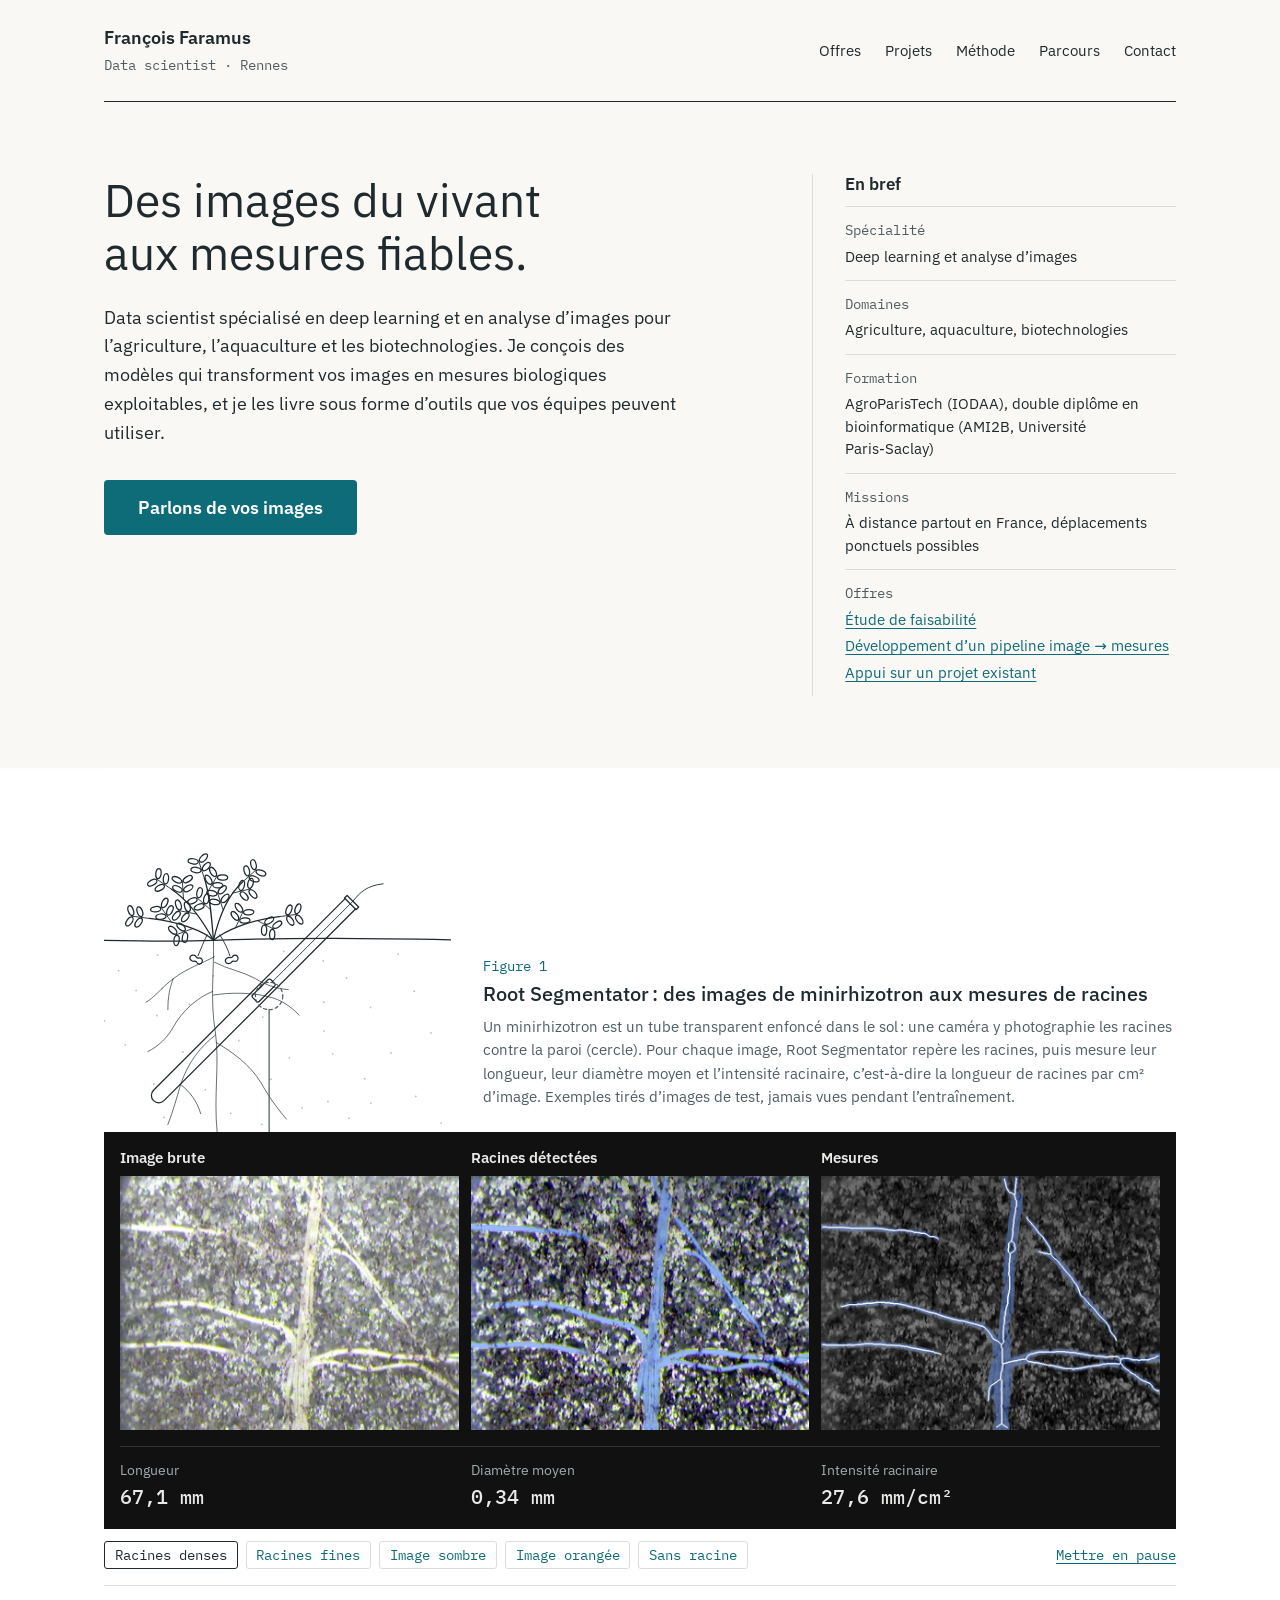
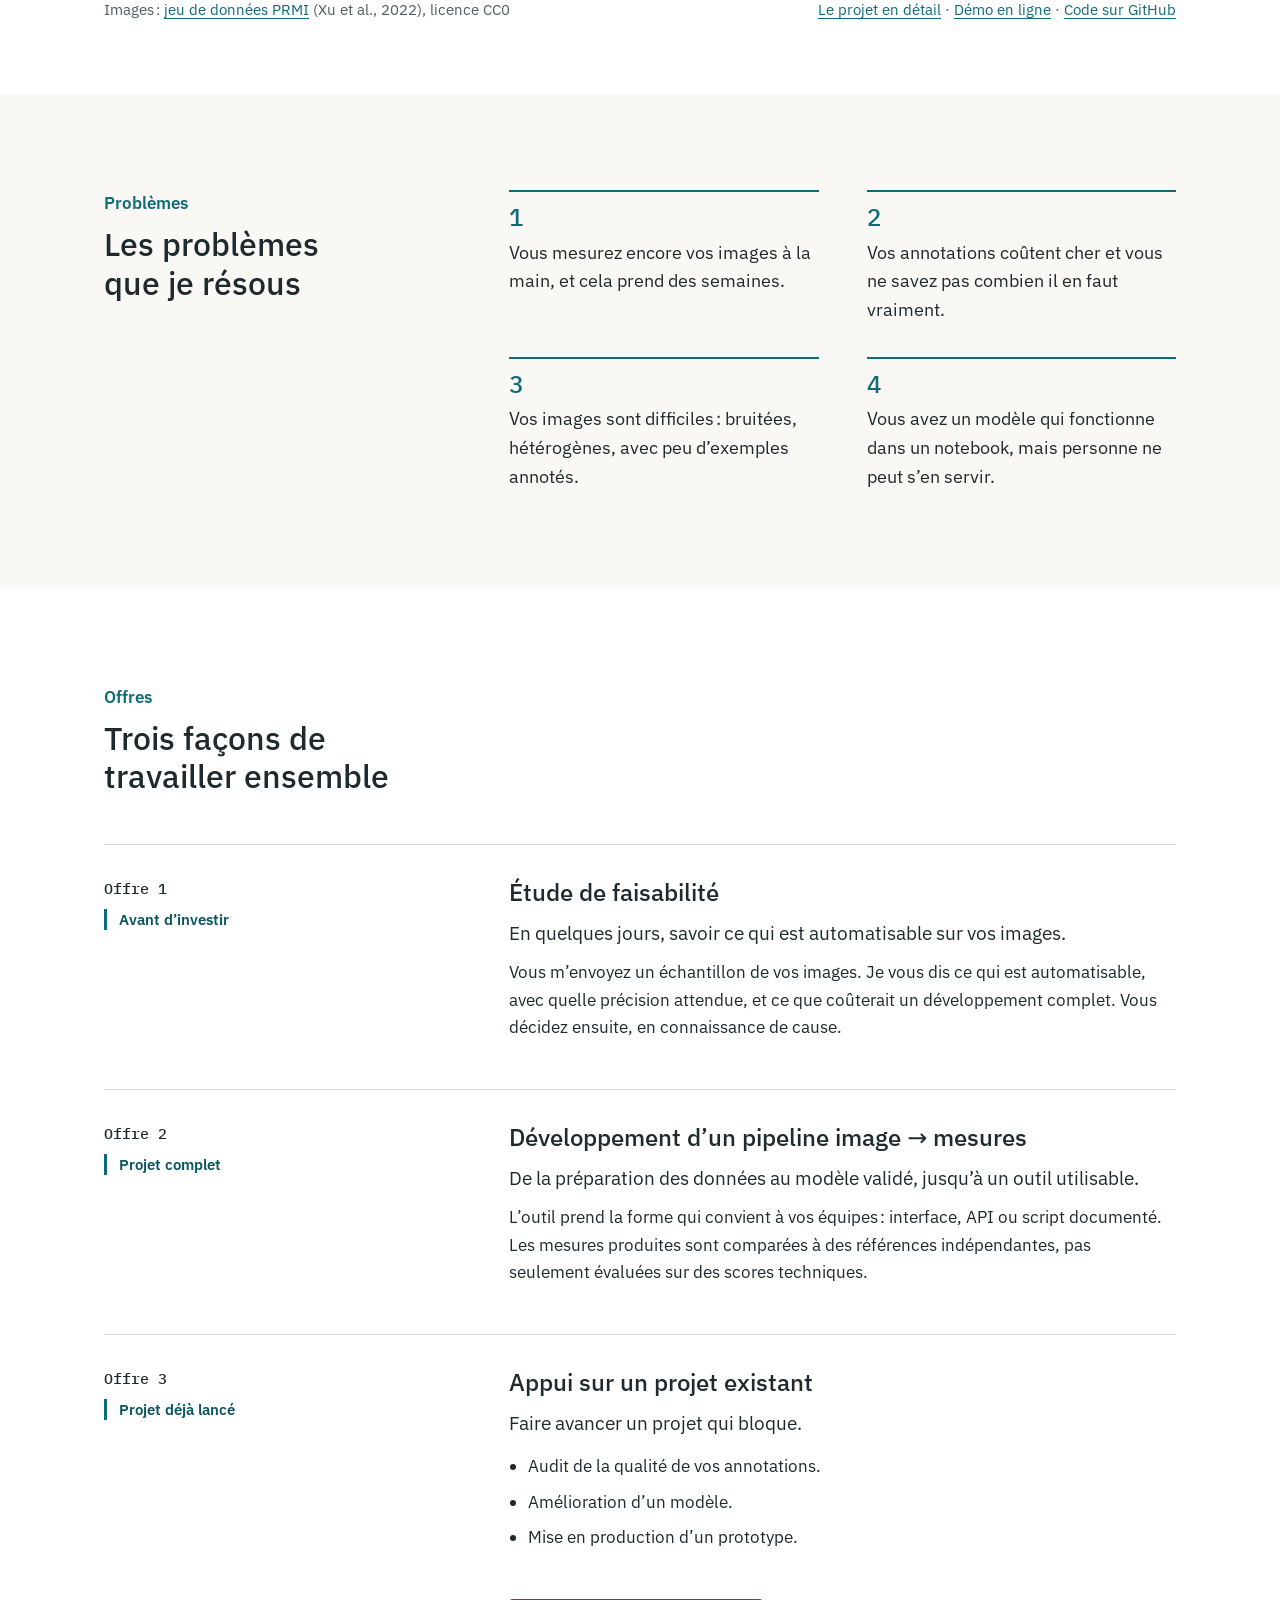
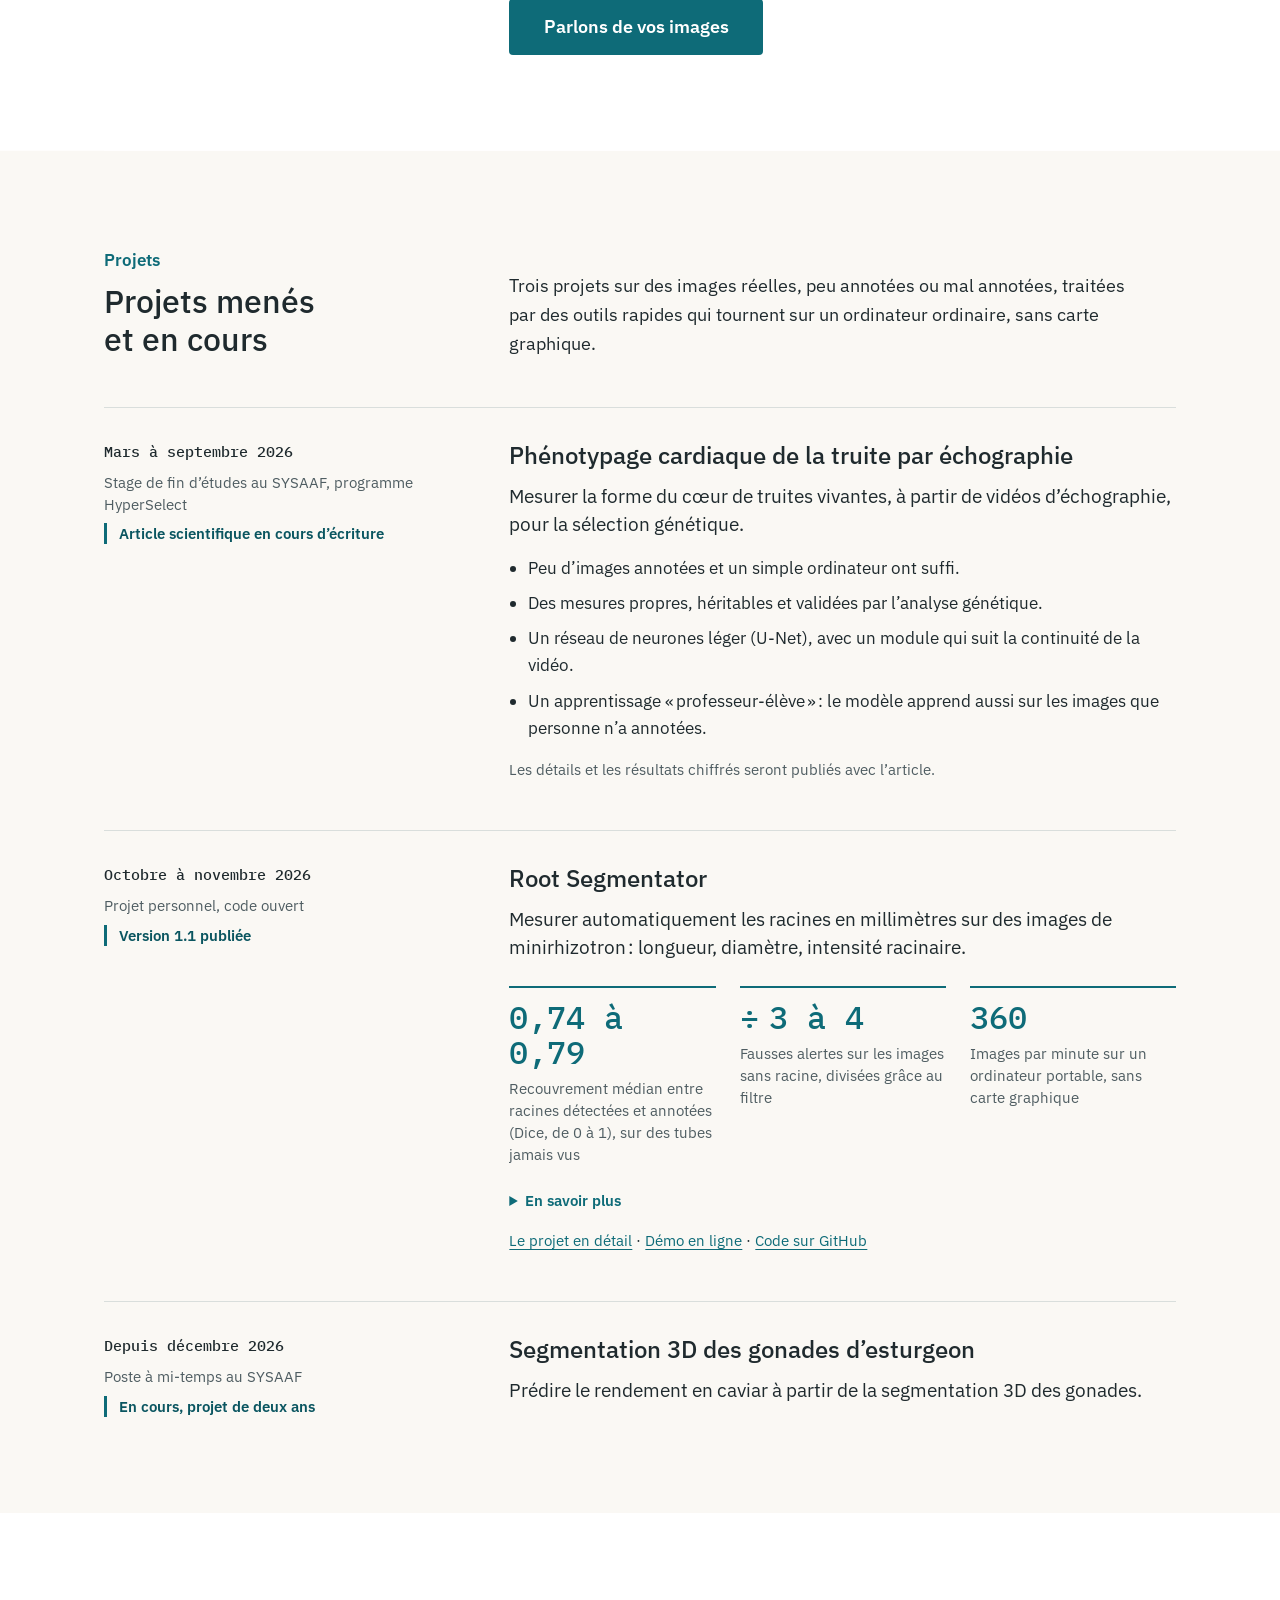
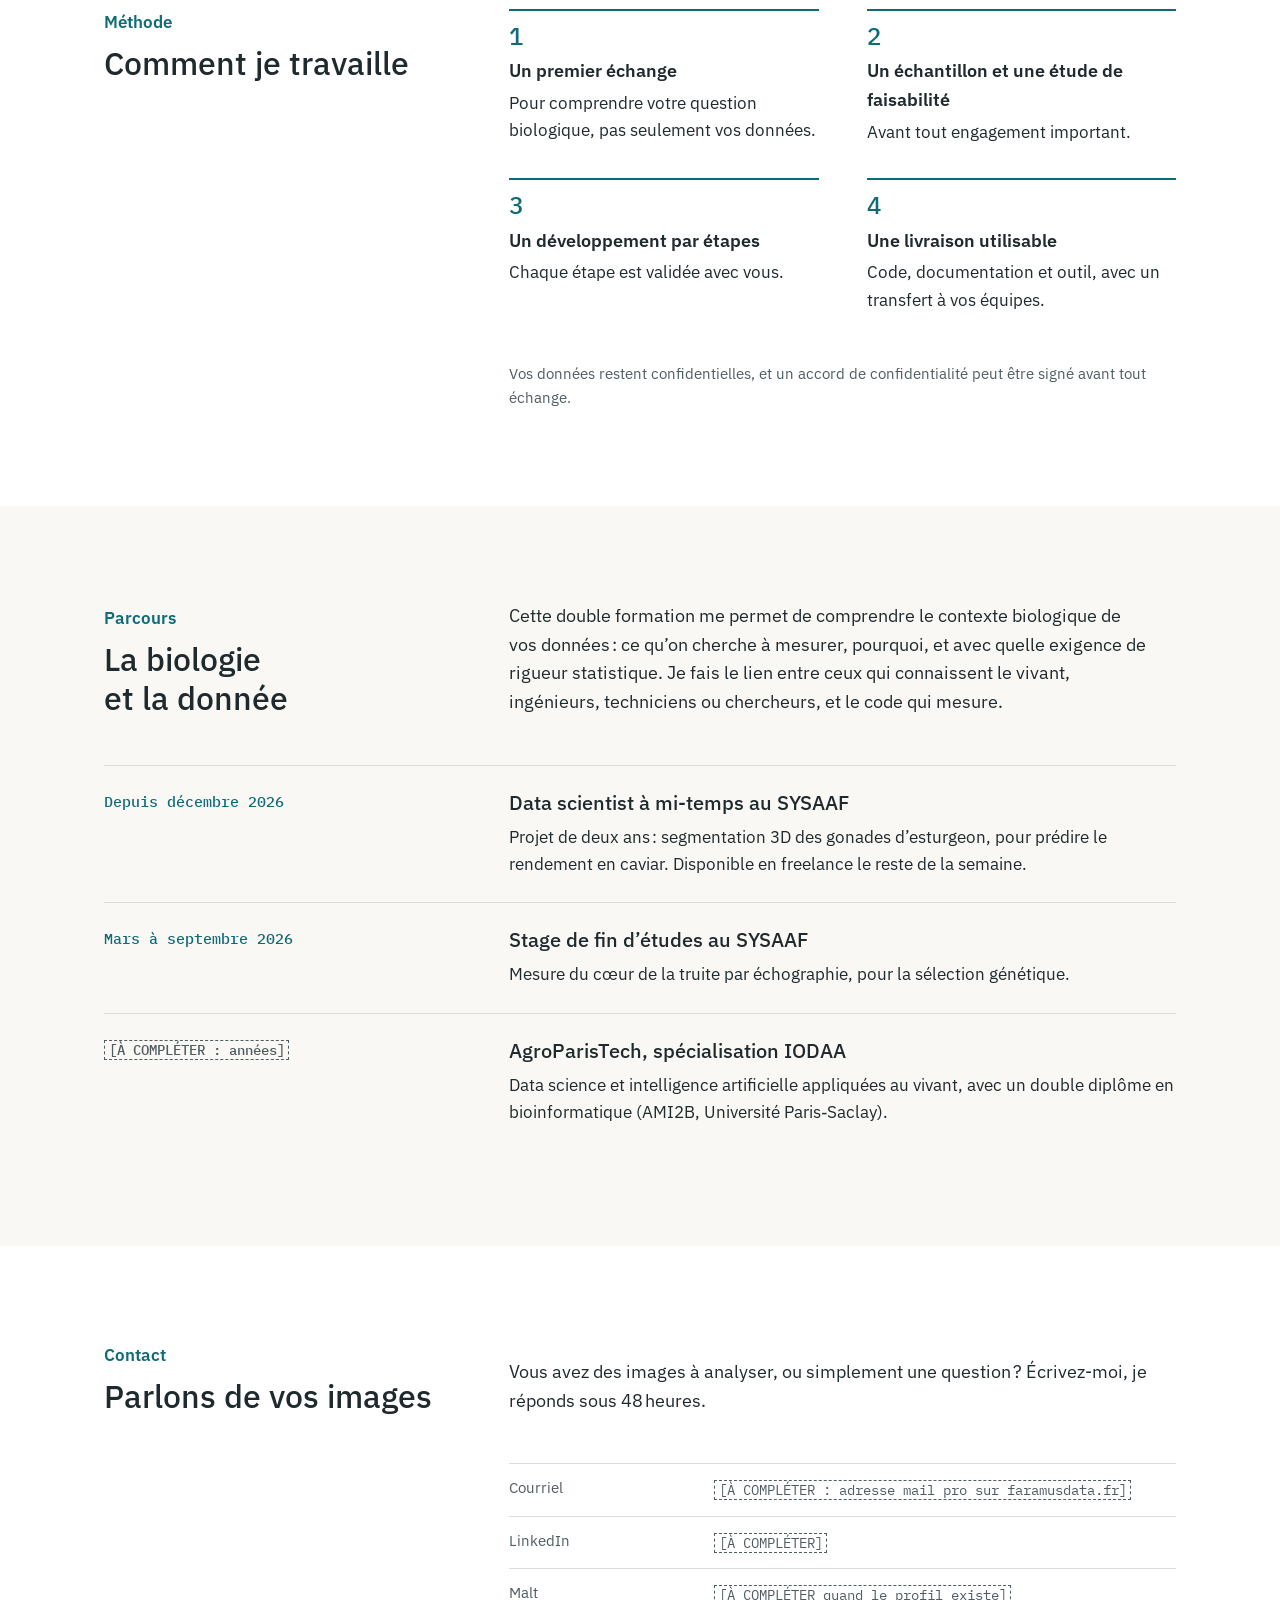
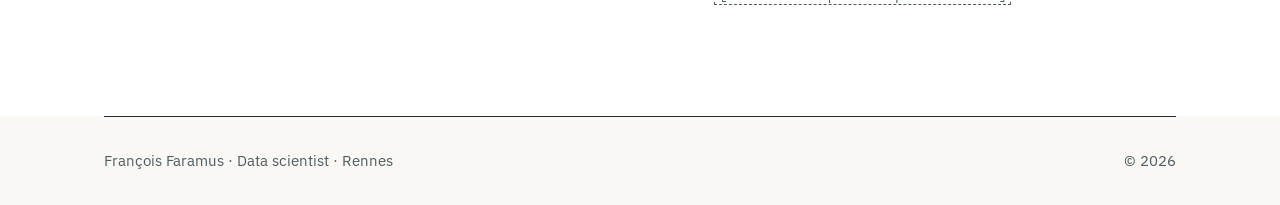
==== commit a370ad86: "Maj projet  + refonte de l'interface" ====
--- a/index.html
+++ b/index.html
@@ -17,7 +17,7 @@
       <nav class="navigation" aria-label="Navigation principale">
         <ul>
           <li><a href="#offres">Offres</a></li>
-          <li><a href="#realisations">Réalisations</a></li>
+          <li><a href="#projets">Projets</a></li>
           <li><a href="#methode">Méthode</a></li>
           <li><a href="#parcours">Parcours</a></li>
           <li><a href="#contact">Contact</a></li>
@@ -54,7 +54,7 @@
         </aside>
       </section>
 
-      <section class="vitrine" aria-labelledby="figure-titre">
+      <section class="vitrine bande" aria-labelledby="figure-titre">
         <figure class="figure">
           <figcaption>
             <p class="figure-numero">Figure 1</p>
@@ -198,15 +198,17 @@
           </div>
           <p class="figure-source">
             <span>Images&#8239;: <a href="https://datadryad.org/dataset/doi:10.5061/dryad.2v6wwpzp4">jeu de données PRMI</a> (Xu et al., 2022), licence CC0</span>
-            <span class="figure-liens"><a href="https://rootseg.streamlit.app">Démo en ligne</a> · <a href="https://github.com/ffaramus/rootseg">Code sur GitHub</a></span>
+            <span class="figure-liens"><a href="projets/root-segmentator.html">Le projet en détail</a> · <a href="https://rootseg.streamlit.app">Démo en ligne</a> · <a href="https://github.com/ffaramus/rootseg">Code sur GitHub</a></span>
           </p>
         </figure>
       </section>
 
       <section class="section" id="problemes" aria-labelledby="problemes-titre">
         <header class="section-entete">
-          <p class="section-etiquette">01 · Problèmes</p>
-          <h2 id="problemes-titre">Les problèmes que je résous</h2>
+          <div class="section-titre">
+            <p class="section-etiquette">Problèmes</p>
+            <h2 id="problemes-titre">Les problèmes que je résous</h2>
+          </div>
         </header>
         <ol class="problemes">
           <li>Vous mesurez encore vos images à la main, et cela prend des semaines.</li>
@@ -216,10 +218,12 @@
         </ol>
       </section>
 
-      <section class="section" id="offres" aria-labelledby="offres-titre">
-        <header class="section-entete">
-          <p class="section-etiquette">02 · Offres</p>
-          <h2 id="offres-titre">Trois façons de travailler ensemble</h2>
+      <section class="section bande" id="offres" aria-labelledby="offres-titre">
+        <header class="section-entete">
+          <div class="section-titre">
+            <p class="section-etiquette">Offres</p>
+            <h2 id="offres-titre">Trois façons de travailler ensemble</h2>
+          </div>
         </header>
 
         <article class="fiche" aria-labelledby="offre-faisabilite">
@@ -265,10 +269,12 @@
         <p class="section-action"><a class="bouton" href="#contact">Parlons de vos images</a></p>
       </section>
 
-      <section class="section" id="realisations" aria-labelledby="realisations-titre">
-        <header class="section-entete">
-          <p class="section-etiquette">03 · Réalisations</p>
-          <h2 id="realisations-titre">Des images imparfaites aux mesures fiables</h2>
+      <section class="section" id="projets" aria-labelledby="projets-titre">
+        <header class="section-entete">
+          <div class="section-titre">
+            <p class="section-etiquette">Projets</p>
+            <h2 id="projets-titre">Projets menés et en cours</h2>
+          </div>
           <p class="section-chapo">Trois projets sur des images réelles, peu annotées ou mal annotées, traitées par des outils rapides qui tournent sur un ordinateur ordinaire, sans carte graphique.</p>
         </header>
 
@@ -301,19 +307,19 @@
             <h3 id="fiche-racines">Root Segmentator</h3>
             <p class="fiche-resultat">Mesurer automatiquement les racines en millimètres sur des images de minirhizotron&#8239;: longueur, diamètre, intensité racinaire.</p>
             <dl class="chiffres-cles">
-              <div><dt>Recouvrement médian entre racines détectées et annotées (Dice, de 0 à 1), sur des tubes jamais vus</dt><dd>0,79</dd></div>
-              <div><dt>Images sans racine prises à tort pour des images avec racines</dt><dd>0&#8239;%</dd></div>
+              <div><dt>Recouvrement médian entre racines détectées et annotées (Dice, de 0 à 1), sur des tubes jamais vus</dt><dd>0,74 à 0,79</dd></div>
+              <div><dt>Fausses alertes sur les images sans racine, divisées grâce au filtre</dt><dd>÷&#8239;3 à 4</dd></div>
               <div><dt>Images par minute sur un ordinateur portable, sans carte graphique</dt><dd>360</dd></div>
             </dl>
             <details class="fiche-details">
               <summary>En savoir plus</summary>
               <ul class="fiche-points">
-                <li>Le Dice mesure, de 0 à 1, le recouvrement entre les racines détectées et les racines annotées. Les deux premiers chiffres portent sur 50 images corrigées à la main.</li>
+                <li>Le Dice mesure, de 0 à 1, le recouvrement entre les racines détectées et les racines annotées&#8239;: 0,79 sur 50 images corrigées à la main, 0,74 sur 4&#8239;743 images, 0,79 sur une autre caméra.</li>
                 <li>Longueur totale des racines estimée à 7,5&#8239;% près après étalonnage.</li>
                 <li>Échelle vérifiée sur les données&#8239;: le «&#8239;150 DPI&#8239;» des métadonnées était faux d’un facteur 7.</li>
               </ul>
             </details>
-            <p class="fiche-liens"><a href="https://rootseg.streamlit.app">Démo en ligne</a> · <a href="https://github.com/ffaramus/rootseg">Code sur GitHub</a></p>
+            <p class="fiche-liens"><a href="projets/root-segmentator.html">Le projet en détail</a> · <a href="https://rootseg.streamlit.app">Démo en ligne</a> · <a href="https://github.com/ffaramus/rootseg">Code sur GitHub</a></p>
           </div>
         </article>
 
@@ -330,10 +336,12 @@
         </article>
       </section>
 
-      <section class="section" id="methode" aria-labelledby="methode-titre">
-        <header class="section-entete">
-          <p class="section-etiquette">04 · Méthode</p>
-          <h2 id="methode-titre">Comment je travaille</h2>
+      <section class="section bande" id="methode" aria-labelledby="methode-titre">
+        <header class="section-entete">
+          <div class="section-titre">
+            <p class="section-etiquette">Méthode</p>
+            <h2 id="methode-titre">Comment je travaille</h2>
+          </div>
         </header>
         <ol class="etapes">
           <li><strong>Un premier échange</strong> Pour comprendre votre question biologique, pas seulement vos données.</li>
@@ -346,8 +354,10 @@
 
       <section class="section" id="parcours" aria-labelledby="parcours-titre">
         <header class="section-entete">
-          <p class="section-etiquette">05 · Parcours</p>
-          <h2 id="parcours-titre">La biologie et la donnée</h2>
+          <div class="section-titre">
+            <p class="section-etiquette">Parcours</p>
+            <h2 id="parcours-titre">La biologie et la donnée</h2>
+          </div>
           <p class="section-chapo">Cette double formation me permet de comprendre le contexte biologique de vos données&#8239;: ce qu’on cherche à mesurer, pourquoi, et avec quelle exigence de rigueur statistique. Je fais le lien entre ceux qui connaissent le vivant, ingénieurs, techniciens ou chercheurs, et le code qui mesure.</p>
         </header>
         <ol class="frise">
@@ -375,10 +385,12 @@
         </ol>
       </section>
 
-      <section class="section" id="contact" aria-labelledby="contact-titre">
-        <header class="section-entete">
-          <p class="section-etiquette">06 · Contact</p>
-          <h2 id="contact-titre">Parlons de vos images</h2>
+      <section class="section bande" id="contact" aria-labelledby="contact-titre">
+        <header class="section-entete">
+          <div class="section-titre">
+            <p class="section-etiquette">Contact</p>
+            <h2 id="contact-titre">Parlons de vos images</h2>
+          </div>
           <p class="section-chapo">Vous avez des images à analyser, ou simplement une question&#8239;? Écrivez-moi, je réponds sous 48&#8239;heures.</p>
         </header>
         <dl class="coordonnees">
--- a/assets/css/style.css
+++ b/assets/css/style.css
@@ -34,26 +34,27 @@
 /* Variables */
 
 :root {
-  /* Couleurs. Le bleu canard est réservé aux liens et au bouton. */
+  /* Couleurs. Le bleu canard : liens, bouton et repères de lecture. */
   --couleur-accent: #0E6B78;
   --couleur-accent-fonce: #0A5560;
   --couleur-fond: #FAF8F4;
   --couleur-encre: #1F2A2E;
-  --couleur-texte-secondaire: #5B6B70;
+  --couleur-texte-secondaire: #4F5D62;
   --couleur-filet: #D9DEDC;
   --couleur-cadre: #111111;          /* cadre des figures, gris très foncé (fond de la vidéo) */
   --couleur-blanc: #FFFFFF;
+  --couleur-bande: #FFFFFF;           /* fond d'une section sur deux */
 
   /* Polices */
   --police-titre: "IBM Plex Sans", "Segoe UI", system-ui, sans-serif;
   --police-texte: "IBM Plex Sans", "Segoe UI", system-ui, sans-serif;
   --police-legende: "IBM Plex Mono", ui-monospace, "SFMono-Regular", Menlo, monospace;
-  --taille-legende: 0.8125rem;
+  --taille-legende: 0.875rem;
   --graisse-logo: 600;
   --graisse-titre-figure: 500;
 
   /* Échelle typographique */
-  --taille-0: 0.8125rem;
+  --taille-0: 0.875rem;
   --taille-1: 0.9375rem;
   --taille-2: 1.0625rem;
   --taille-3: 1.125rem;
@@ -160,12 +161,12 @@
 
 .bouton {
   display: inline-block;
-  padding: 0.85em 1.5em;
+  padding: 0.95em 1.9em;
   border-radius: 4px;
   background: var(--couleur-accent);
   color: var(--couleur-blanc);
   font-family: var(--police-texte);
-  font-size: var(--taille-2);
+  font-size: var(--taille-3);
   font-weight: 600;
   line-height: 1.2;
   text-decoration: none;
@@ -304,60 +305,78 @@
   margin-top: var(--espace-1);
 }
 
+/* Bandes : une section sur deux sur fond blanc, sur toute la largeur de l'écran.
+   L'ombre étendue puis rognée prolonge le fond sans sortir du conteneur ni créer de défilement. */
+.bande {
+  background: var(--couleur-bande);
+  box-shadow: 0 0 0 100vmax var(--couleur-bande);
+  clip-path: inset(0 -100vmax);
+}
+
 .vitrine {
-  padding-block: var(--espace-6) var(--espace-9);
-  border-top: 1px solid var(--couleur-encre);
-}
-
-
-/* Sections de la page : filet foncé en tête, titre, chapô, puis contenu */
+  padding-block: var(--espace-8);
+}
+
+
+/* Sections : une grille à deux colonnes partagée par toute la page.
+   À gauche (un tiers) : nom et titre de la section, dates et repères ; à droite : le contenu. */
 
 .section {
-  padding-block: var(--espace-6) var(--espace-9);
-  border-top: 1px solid var(--couleur-encre);
-}
-
-.section-chapo {
-  max-width: var(--largeur-texte);
-  margin-top: var(--espace-3);
-  font-size: var(--taille-3);
-}
-
-/* En-tête de section : étiquette numérotée, titre fort, chapô */
-.section-entete {
-  max-width: 44rem;
+  display: grid;
+  grid-template-columns: minmax(0, 4fr) minmax(0, 8fr);
+  align-items: start;
+  column-gap: var(--espace-8);
+  row-gap: var(--espace-7);
+  padding-block: var(--espace-9);
+}
+
+.section > * {
+  grid-column: 2;
+}
+
+.section > .section-entete {
+  grid-column: 1;
+}
+
+/* Avec un chapô, l'en-tête occupe toute la ligne : titre à gauche, chapô à droite */
+.section > .section-entete:has(.section-chapo) {
+  grid-column: 1 / -1;
+  display: grid;
+  grid-template-columns: minmax(0, 4fr) minmax(0, 8fr);
+  align-items: end;
+  column-gap: var(--espace-8);
+}
+
+.section > :is(.fiche, .frise, .schema-large, .bilan, .figure-simple:not(.figure-etroite)) {
+  grid-column: 1 / -1;
 }
 
 .section-etiquette {
   color: var(--couleur-accent);
-  font-family: var(--police-legende);
-  font-size: var(--taille-0);
-}
-
-.section-entete h2 {
+  font-size: var(--taille-2);
+  font-weight: 600;
+}
+
+.section-titre h2 {
   margin-top: var(--espace-2);
-  font-size: clamp(1.75rem, 1.4rem + 1.2vw, 2.25rem);
+  font-size: clamp(1.625rem, 1.3rem + 1vw, 2rem);
   font-weight: 500;
   line-height: 1.2;
   text-wrap: balance;
 }
 
-.section-entete .section-chapo {
-  margin-top: var(--espace-4);
-}
-
-/* Fiches de réalisation : repères dans la marge, contenu à droite */
+.section-chapo {
+  max-width: 40rem;
+  font-size: var(--taille-3);
+}
+
+/* Fiches (offres, projets) : repères dans la colonne de gauche, contenu à droite */
 .fiche {
   display: grid;
-  grid-template-columns: minmax(0, 3fr) minmax(0, 8fr);
+  grid-template-columns: minmax(0, 4fr) minmax(0, 8fr);
   column-gap: var(--espace-8);
-  margin-top: var(--espace-7);
-  padding-top: var(--espace-5);
+  padding-top: var(--espace-6);
   border-top: 1px solid var(--couleur-filet);
-}
-
-.section-entete + .fiche {
-  margin-top: var(--espace-7);
 }
 
 .fiche-marge p + p {
@@ -397,8 +416,7 @@
 
 .fiche-resultat {
   margin-top: var(--espace-3);
-  font-size: var(--taille-3);
-  font-weight: 500;
+  font-size: 1.1875rem;
   line-height: 1.5;
 }
 
@@ -444,8 +462,8 @@
 .chiffres-cles dt {
   margin-top: var(--espace-2);
   color: var(--couleur-texte-secondaire);
-  font-size: var(--taille-0);
-  line-height: 1.4;
+  font-size: var(--taille-1);
+  line-height: 1.45;
 }
 
 .fiche-details {
@@ -454,8 +472,8 @@
 
 .fiche-details summary {
   color: var(--couleur-accent);
-  font-family: var(--police-legende);
-  font-size: var(--taille-0);
+  font-size: var(--taille-1);
+  font-weight: 600;
   cursor: pointer;
 }
 
@@ -470,22 +488,15 @@
 
 .fiche-liens {
   margin-top: var(--espace-4);
-  font-family: var(--police-legende);
-  font-size: var(--taille-0);
-}
-
+  font-size: var(--taille-1);
+}
 
 .fiche-texte {
   margin-top: var(--espace-3);
 }
 
-.section-action {
-  margin-top: var(--espace-7);
-}
-
 .section-note {
-  max-width: var(--largeur-texte);
-  margin-top: var(--espace-6);
+  max-width: 40rem;
   color: var(--couleur-texte-secondaire);
   font-size: var(--taille-1);
 }
@@ -494,8 +505,8 @@
 .problemes {
   display: grid;
   grid-template-columns: repeat(2, minmax(0, 1fr));
-  gap: var(--espace-5) var(--espace-8);
-  margin: var(--espace-7) 0 0;
+  gap: var(--espace-6) var(--espace-7);
+  margin: 0;
   padding: 0;
   list-style: none;
   counter-reset: probleme;
@@ -503,26 +514,28 @@
 
 .problemes li {
   padding-top: var(--espace-3);
-  border-top: 1px solid var(--couleur-filet);
+  border-top: 2px solid var(--couleur-accent);
   font-size: var(--taille-3);
   counter-increment: probleme;
 }
 
 .problemes li::before {
-  content: counter(probleme, decimal-leading-zero);
+  content: counter(probleme);
   display: block;
   margin-bottom: var(--espace-2);
   color: var(--couleur-accent);
   font-family: var(--police-legende);
-  font-size: var(--taille-0);
-}
-
-/* Méthode : quatre étapes côte à côte, numéro en bleu */
+  font-size: 1.5rem;
+  font-weight: 500;
+  line-height: 1.1;
+}
+
+/* Méthode : quatre étapes, deux par ligne, numéro en bleu */
 .etapes {
   display: grid;
-  grid-template-columns: repeat(4, minmax(0, 1fr));
-  gap: var(--espace-5);
-  margin: var(--espace-7) 0 0;
+  grid-template-columns: repeat(2, minmax(0, 1fr));
+  gap: var(--espace-6) var(--espace-7);
+  margin: 0;
   padding: 0;
   list-style: none;
   counter-reset: etape;
@@ -540,7 +553,7 @@
   margin-bottom: var(--espace-2);
   color: var(--couleur-accent);
   font-family: var(--police-legende);
-  font-size: 2rem;
+  font-size: 1.5rem;
   font-weight: 500;
   line-height: 1.1;
 }
@@ -548,21 +561,22 @@
 .etapes strong {
   display: block;
   margin-bottom: var(--espace-1);
+  font-size: var(--taille-3);
   font-weight: 600;
 }
 
-/* Parcours : frise datée, la date dans la marge */
+/* Parcours : frise datée, la date dans la colonne de gauche */
 .frise {
-  margin: var(--espace-7) 0 0;
+  margin: 0;
   padding: 0;
   list-style: none;
 }
 
 .frise-etape {
   display: grid;
-  grid-template-columns: minmax(0, 3fr) minmax(0, 8fr);
+  grid-template-columns: minmax(0, 4fr) minmax(0, 8fr);
   column-gap: var(--espace-8);
-  padding-block: var(--espace-4);
+  padding-block: var(--espace-5);
   border-top: 1px solid var(--couleur-filet);
 }
 
@@ -589,22 +603,21 @@
 
 /* Contact */
 .coordonnees {
-  margin: var(--espace-6) 0 0;
   max-width: 44rem;
+  margin: 0;
 }
 
 .coordonnees div {
   display: grid;
   grid-template-columns: minmax(0, 3fr) minmax(0, 8fr);
-  column-gap: var(--espace-8);
+  column-gap: var(--espace-6);
   padding-block: var(--espace-3);
   border-top: 1px solid var(--couleur-filet);
 }
 
 .coordonnees dt {
   color: var(--couleur-texte-secondaire);
-  font-family: var(--police-legende);
-  font-size: var(--taille-0);
+  font-size: var(--taille-1);
 }
 
 .coordonnees dd {
@@ -621,20 +634,288 @@
 }
 
 /* Pied de page */
-.pied {
-  margin-top: var(--espace-8);
-}
-
 .pied-contenu {
   display: flex;
   flex-wrap: wrap;
   justify-content: space-between;
   gap: var(--espace-2) var(--espace-5);
-  padding-block: var(--espace-5);
+  padding-block: var(--espace-6);
   border-top: 1px solid var(--couleur-encre);
   color: var(--couleur-texte-secondaire);
+  font-size: var(--taille-1);
+}
+
+
+/* Page détaillée d'un projet */
+
+.page-entete {
+  padding-block: var(--espace-8) var(--espace-7);
+}
+
+.page-entete h1 {
+  margin-top: var(--espace-2);
+  font-size: var(--taille-titre);
+  font-weight: 500;
+  line-height: 1.15;
+}
+
+.page-chapo {
+  max-width: 44rem;
+  margin-top: var(--espace-4);
+  font-size: var(--taille-3);
+}
+
+.page-entete .chiffres-cles {
+  max-width: 56rem;
+  margin-top: var(--espace-6);
+}
+
+.page-liens {
+  margin-top: var(--espace-5);
+  font-size: var(--taille-1);
+}
+
+.etude-colonnes .schema {
+  max-width: 34rem;
+  margin-top: var(--espace-6);
+}
+
+.etude-texte {
+  max-width: 40rem;
+}
+
+.etude-texte p + p,
+.etude-texte p + ul,
+.etude-texte ul + p {
+  margin-top: var(--espace-4);
+}
+
+
+/* Schémas : dessin ou graphique, légende numérotée dessous */
+.schema {
+  margin: 0;
+}
+
+
+.schema-dessin {
+  width: 100%;
+  color: var(--couleur-accent);
+}
+
+.schema-dessin .repere {
+  color: var(--couleur-accent);
+}
+
+.marque circle {
+  fill: var(--couleur-fond);
+  stroke: var(--couleur-encre);
+  stroke-width: 1;
+  vector-effect: non-scaling-stroke;
+}
+
+.marque text {
+  fill: var(--couleur-encre);
+  font-family: var(--police-legende);
+  font-size: 11px;
+  font-weight: 500;
+  text-anchor: middle;
+  dominant-baseline: central;
+}
+
+.schema figcaption {
+  margin-top: var(--espace-3);
+  padding-top: var(--espace-3);
+  border-top: 1px solid var(--couleur-filet);
+}
+
+.schema-numero {
+  color: var(--couleur-accent);
   font-family: var(--police-legende);
   font-size: var(--taille-0);
+}
+
+.schema-legende {
+  margin: var(--espace-2) 0 0;
+  padding-left: 1.4em;
+  font-size: var(--taille-1);
+}
+
+.schema-legende li::marker {
+  color: var(--couleur-texte-secondaire);
+  font-family: var(--police-legende);
+}
+
+.schema-note {
+  max-width: 48rem;
+  margin-top: var(--espace-2);
+  color: var(--couleur-texte-secondaire);
+  font-size: var(--taille-1);
+}
+
+/* Schéma 2 : défauts des annotations, côte à côte */
+.defauts {
+  display: grid;
+  grid-template-columns: repeat(4, minmax(0, 1fr));
+  gap: var(--espace-5);
+}
+
+.defaut svg {
+  width: 100%;
+}
+
+.defaut .racine {
+  fill: none;
+  stroke: #B9C0BE;
+  stroke-width: 9;
+  stroke-linecap: round;
+}
+
+.defaut .annotation {
+  fill: none;
+  stroke: var(--couleur-accent);
+  stroke-width: 1.4;
+  vector-effect: non-scaling-stroke;
+}
+
+.defaut p {
+  margin-top: var(--espace-2);
+  font-size: var(--taille-1);
+  font-weight: 600;
+}
+
+/* Étapes de la méthode, numérotées */
+.liste-etapes {
+  max-width: 48rem;
+  margin: 0;
+  padding: 0;
+  list-style: none;
+  counter-reset: etape;
+}
+
+.liste-etapes li {
+  position: relative;
+  padding: var(--espace-3) 0 var(--espace-3) 2.75rem;
+  border-top: 1px solid var(--couleur-filet);
+  counter-increment: etape;
+}
+
+.liste-etapes li::before {
+  content: counter(etape);
+  position: absolute;
+  top: var(--espace-3);
+  left: 0;
+  color: var(--couleur-accent);
+  font-family: var(--police-legende);
+  font-size: 1.25rem;
+  font-weight: 500;
+  line-height: 1.3;
+}
+
+/* Schéma 3 : chaîne de traitement */
+.chaine {
+  display: grid;
+  grid-template-columns: repeat(5, minmax(0, 1fr));
+  gap: var(--espace-6);
+  margin: 0;
+  padding: 0;
+  list-style: none;
+}
+
+.chaine li {
+  position: relative;
+  padding: var(--espace-3);
+  border: 1px solid var(--couleur-accent);
+  border-radius: 3px;
+}
+
+.chaine li + li::before {
+  content: "→";
+  position: absolute;
+  top: 50%;
+  left: calc(-1 * var(--espace-6));
+  width: var(--espace-6);
+  color: var(--couleur-accent);
+  text-align: center;
+  transform: translateY(-50%);
+}
+
+.chaine strong {
+  display: block;
+  font-weight: 600;
+}
+
+.chaine span {
+  display: block;
+  margin-top: var(--espace-1);
+  color: var(--couleur-texte-secondaire);
+  font-size: var(--taille-0);
+  line-height: 1.4;
+}
+
+/* Résultats et limites, côte à côte */
+.bilan {
+  display: grid;
+  grid-template-columns: repeat(2, minmax(0, 1fr));
+  gap: var(--espace-8);
+}
+
+.bilan h3 {
+  padding-bottom: var(--espace-2);
+  border-bottom: 2px solid var(--couleur-accent);
+  font-size: 1.25rem;
+  font-weight: 500;
+}
+
+/* Figures simples de la page projet : légende en tête, image sur cadre sombre, source */
+.figure-simple {
+  margin: 0;
+}
+
+.figure-simple figcaption {
+  margin-bottom: var(--espace-4);
+}
+
+.figure-simple .figure-cadre img {
+  width: 100%;
+}
+
+.figure-etroite {
+  max-width: 44rem;
+}
+
+.figure-etroite.clair {
+  max-width: 34rem;
+}
+
+/* Graphique sur fond clair : pas de cadre sombre, un simple filet */
+.figure-cadre.figure-cadre-clair {
+  padding: var(--espace-3);
+  border: 1px solid var(--couleur-filet);
+  background: var(--couleur-fond);
+}
+
+/* Liens pour essayer */
+.liens-essai {
+  max-width: 48rem;
+  margin: 0;
+  padding: 0;
+  list-style: none;
+}
+
+.liens-essai li {
+  padding-block: var(--espace-3);
+  border-top: 1px solid var(--couleur-filet);
+}
+
+.liens-essai a {
+  font-weight: 600;
+}
+
+.liens-essai span {
+  display: block;
+  margin-top: var(--espace-1);
+  color: var(--couleur-texte-secondaire);
+  font-size: var(--taille-1);
 }
 
 
@@ -661,7 +942,7 @@
   color: var(--couleur-encre);
 }
 
-.figure-schema .trait {
+:is(.figure-schema, .schema-dessin) .trait {
   fill: none;
   stroke: currentColor;
   stroke-width: 1.25;
@@ -670,16 +951,16 @@
   vector-effect: non-scaling-stroke;
 }
 
-.figure-schema .fin {
+:is(.figure-schema, .schema-dessin) .fin {
   stroke-width: 0.9;
 }
 
-.figure-schema .racine {
+:is(.figure-schema, .schema-dessin) .racine {
   stroke-width: 0.9;
   stroke-opacity: 0.75;
 }
 
-.figure-schema .grains {
+:is(.figure-schema, .schema-dessin) .grains {
   fill: currentColor;
   fill-opacity: 0.3;
 }
@@ -713,8 +994,7 @@
   max-width: 44rem;
   margin-top: var(--espace-2);
   color: var(--couleur-texte-secondaire);
-  font-family: var(--police-legende);
-  font-size: var(--taille-legende);
+  font-size: var(--taille-1);
   line-height: 1.55;
 }
 
@@ -821,8 +1101,7 @@
   padding-top: var(--espace-3);
   border-top: 1px solid var(--couleur-filet);
   color: var(--couleur-texte-secondaire);
-  font-family: var(--police-legende);
-  font-size: var(--taille-legende);
+  font-size: var(--taille-1);
 }
 
 .figure-lecture {
@@ -857,7 +1136,22 @@
 
   .vitrine,
   .section {
-    padding-bottom: var(--espace-8);
+    padding-block: var(--espace-8);
+  }
+
+  .section,
+  .section > .section-entete:has(.section-chapo) {
+    grid-template-columns: minmax(0, 1fr);
+    row-gap: var(--espace-6);
+  }
+
+  .section > *,
+  .section > .section-entete {
+    grid-column: 1;
+  }
+
+  .section > .section-entete:has(.section-chapo) {
+    row-gap: var(--espace-4);
   }
 
   .fiche {
@@ -874,6 +1168,30 @@
   .etapes {
     grid-template-columns: minmax(0, 1fr);
     gap: var(--espace-4);
+  }
+
+  .bilan {
+    grid-template-columns: minmax(0, 1fr);
+    row-gap: var(--espace-6);
+  }
+
+  .defauts {
+    grid-template-columns: repeat(2, minmax(0, 1fr));
+  }
+
+  .chaine {
+    grid-template-columns: minmax(0, 1fr);
+    gap: var(--espace-5);
+  }
+
+  .chaine li + li::before {
+    content: "↓";
+    top: calc(-1 * var(--espace-5));
+    left: 0;
+    width: 100%;
+    height: var(--espace-5);
+    line-height: var(--espace-5);
+    transform: none;
   }
 
   .frise-etape,
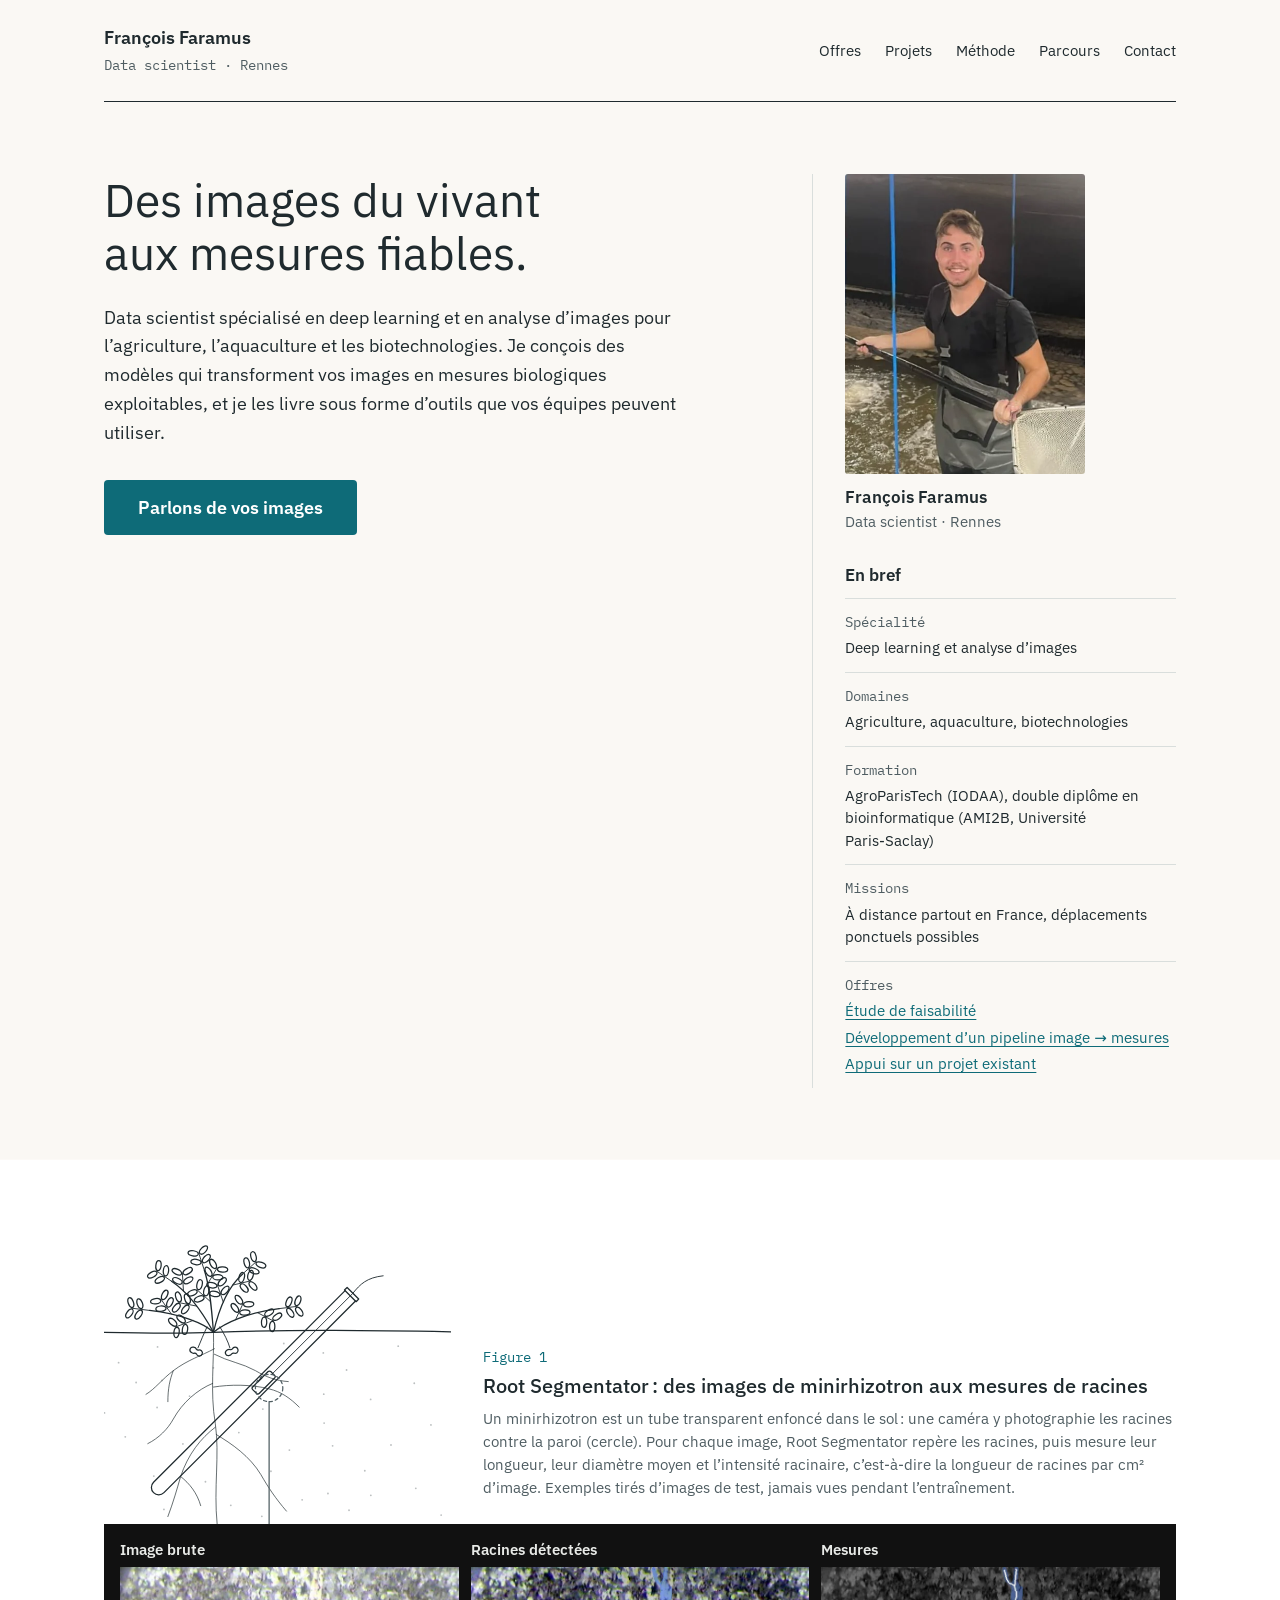
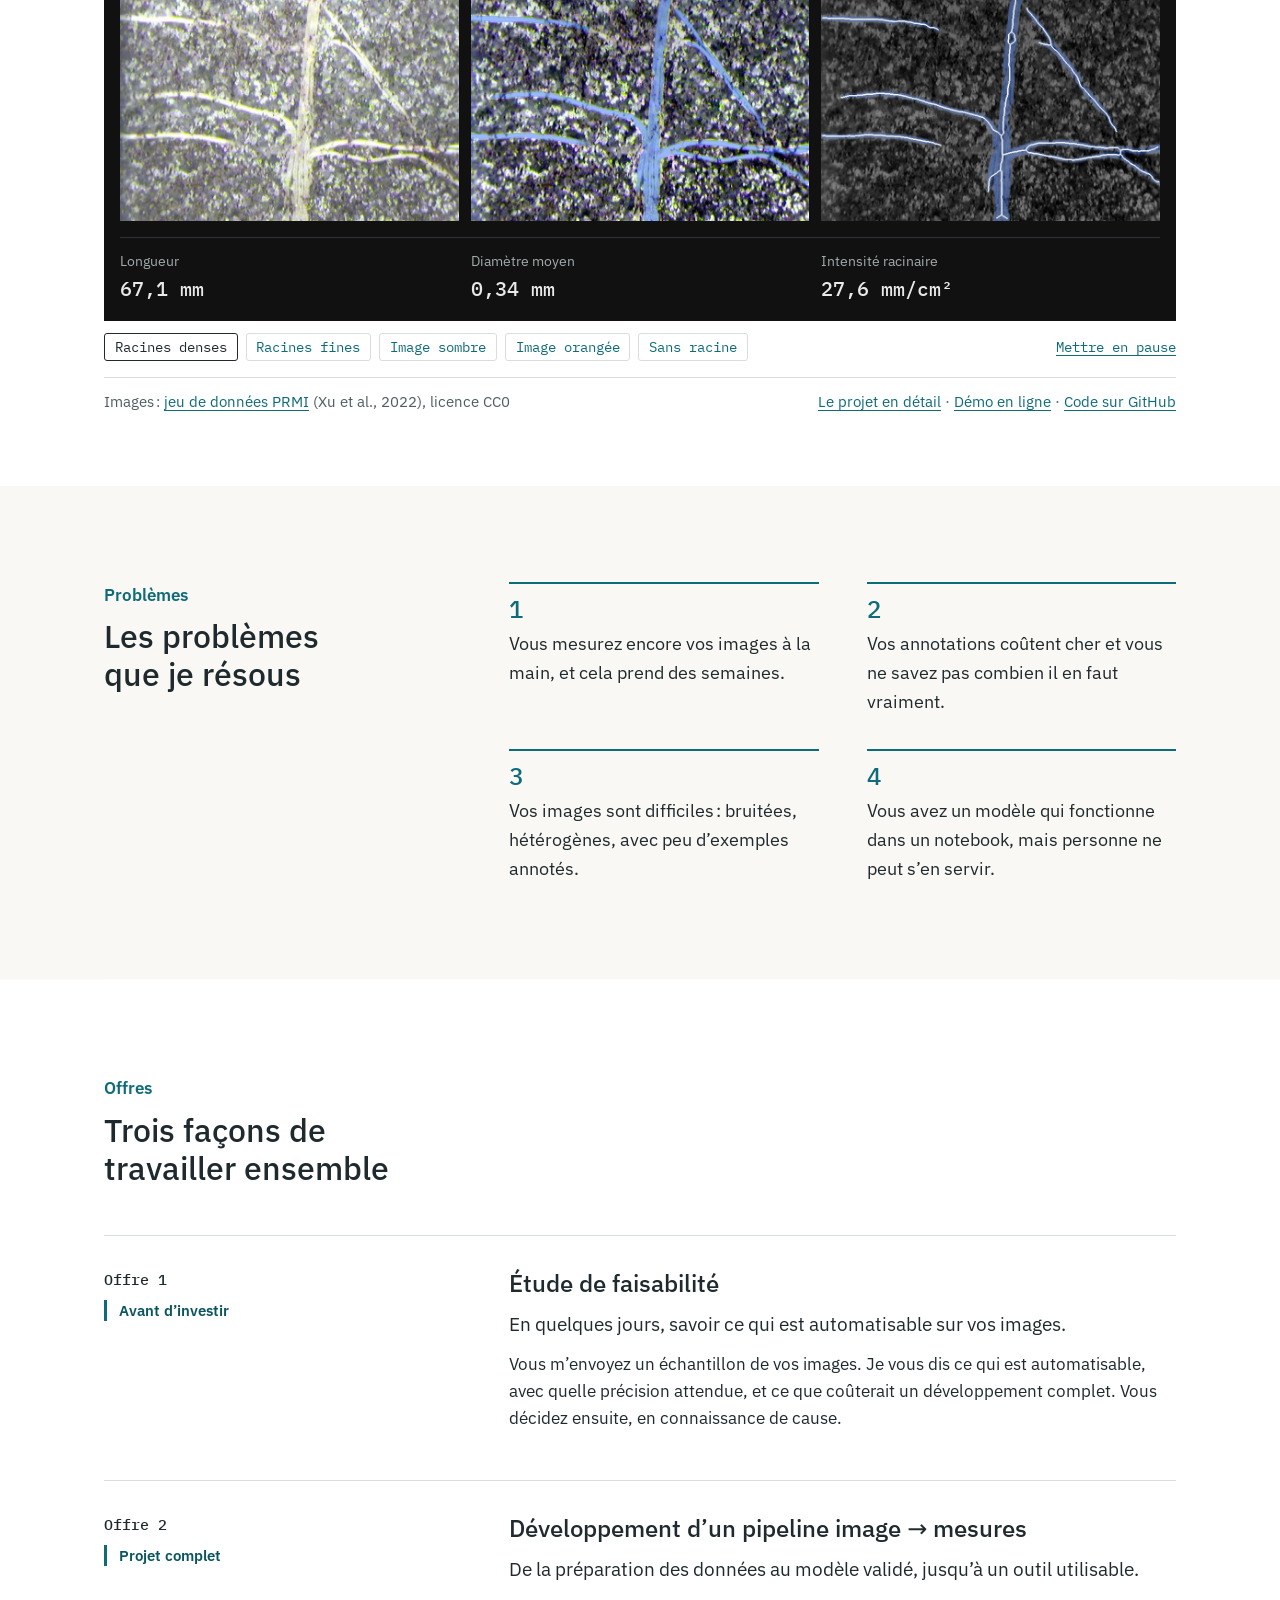
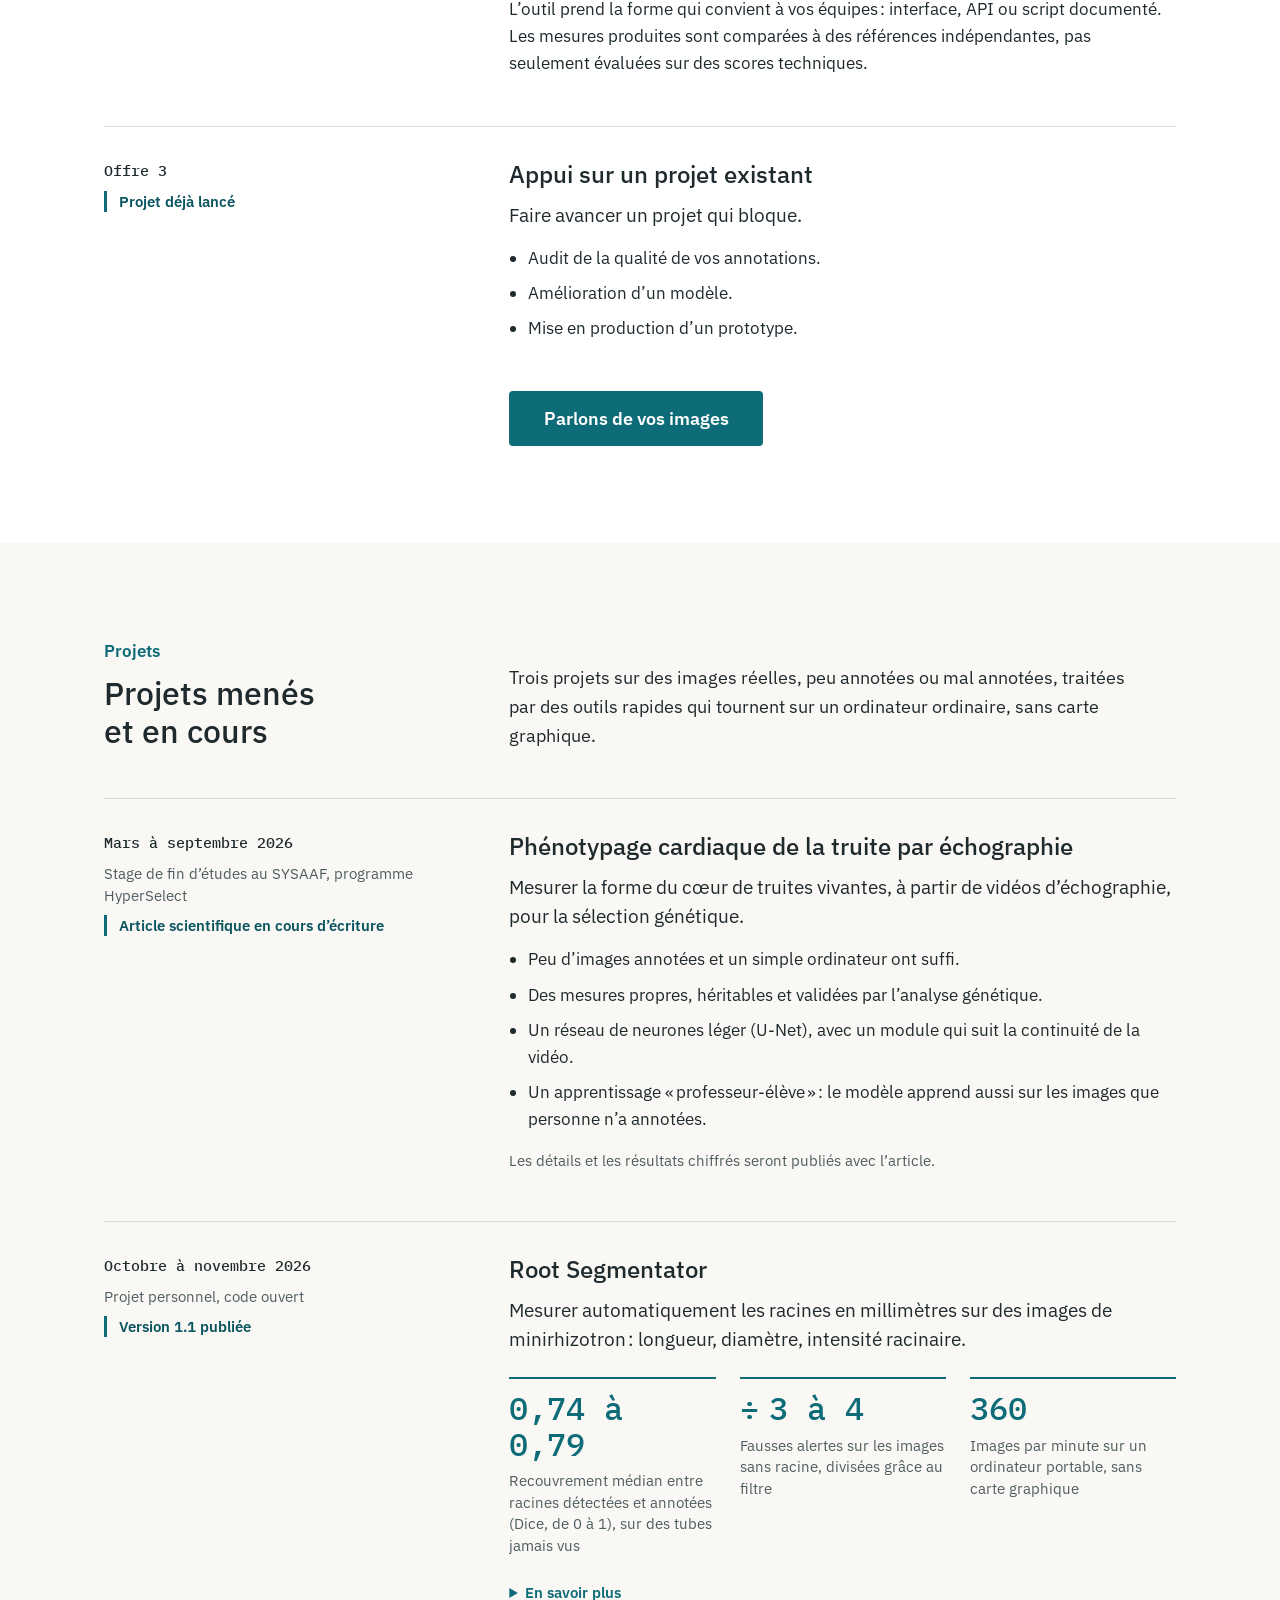
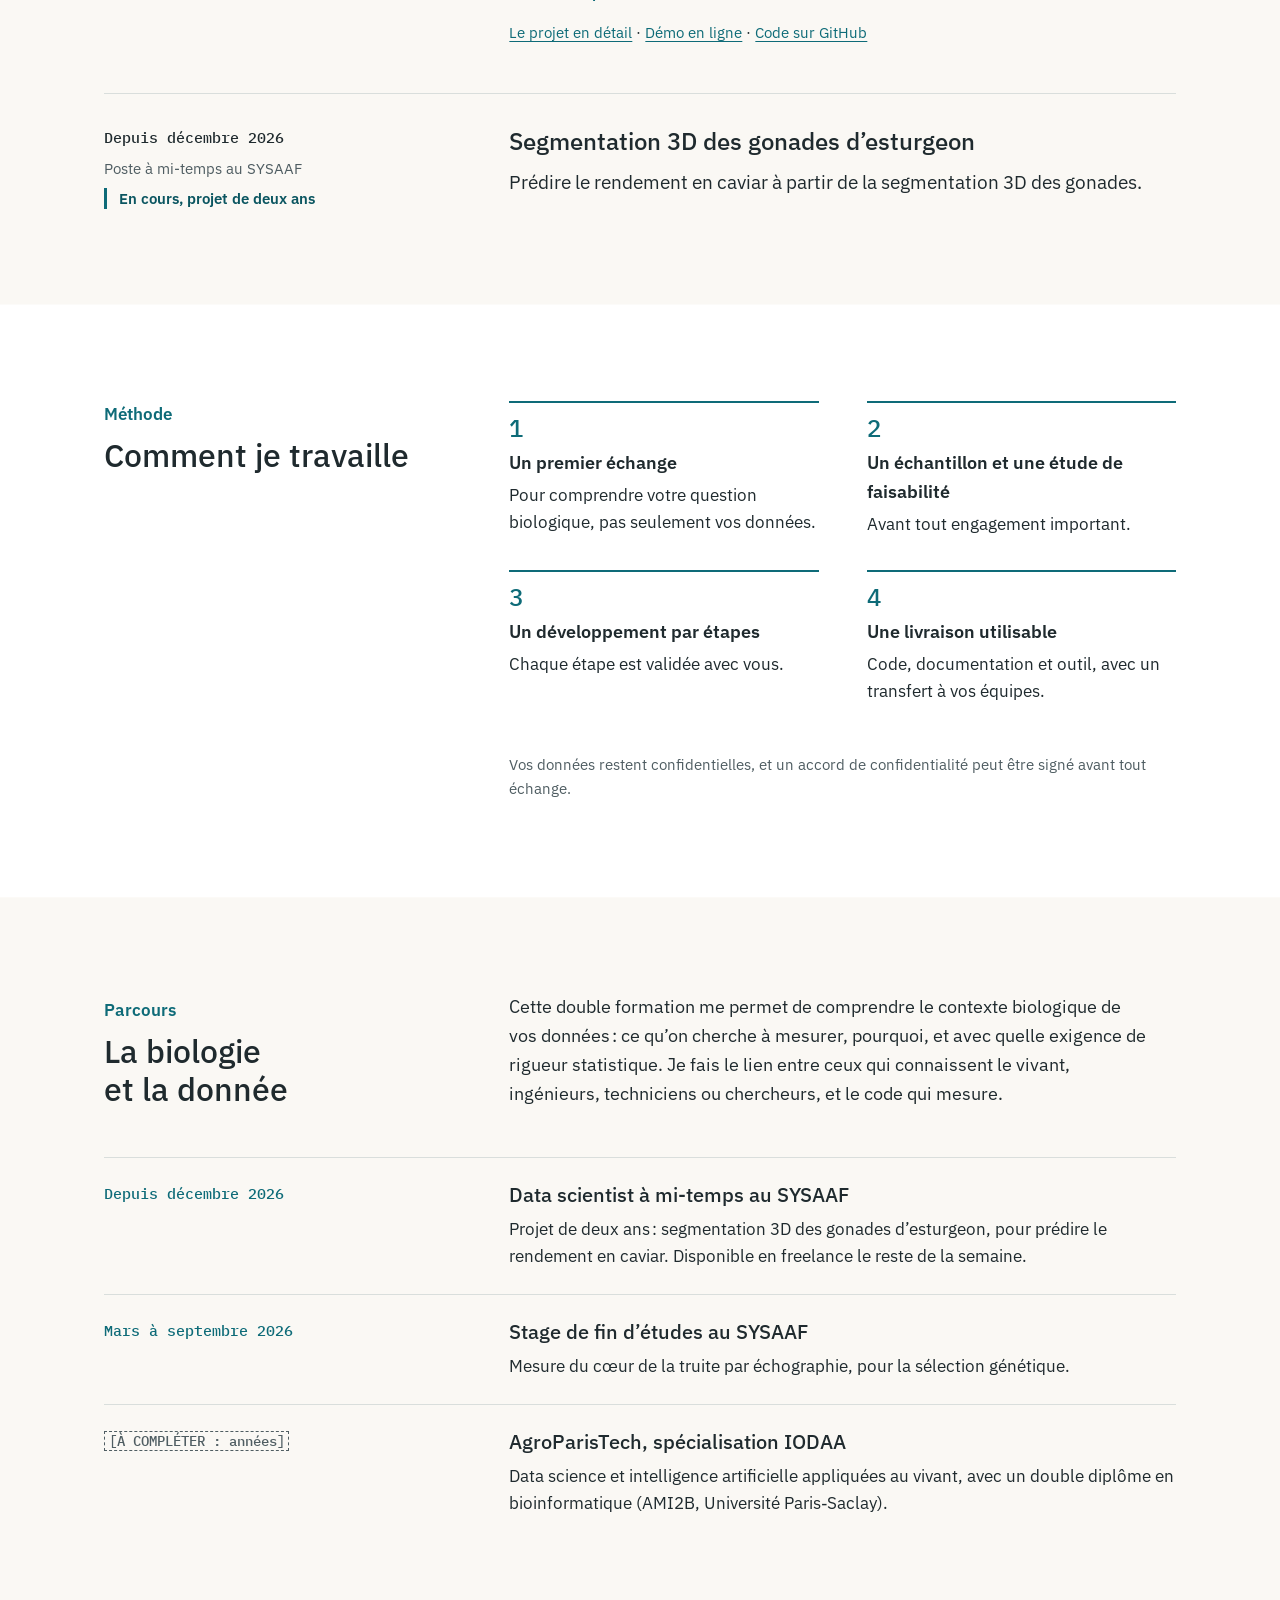
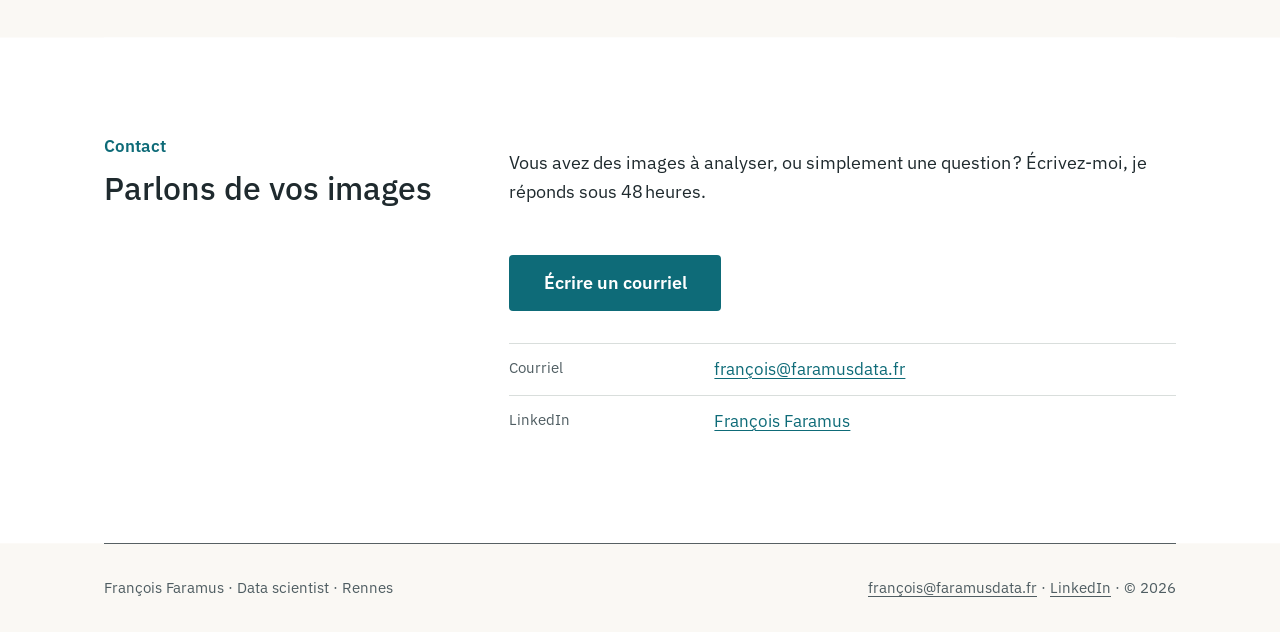
==== commit 64893a9e: "Photo de profil" ====
--- a/index.html
+++ b/index.html
@@ -34,6 +34,11 @@
         </div>
 
         <aside class="en-bref" aria-labelledby="en-bref-titre">
+          <figure class="carte-identite">
+            <img class="portrait" src="assets/img/portrait.webp" width="464" height="580"
+                 alt="François Faramus, debout dans un bassin d’élevage de poissons, en waders, une épuisette à la main.">
+            <figcaption><strong>François Faramus</strong><span>Data scientist · Rennes</span></figcaption>
+          </figure>
           <h2 id="en-bref-titre">En bref</h2>
           <dl>
             <div><dt>Spécialité</dt><dd>Deep learning et analyse d’images</dd></div>
@@ -393,11 +398,13 @@
           </div>
           <p class="section-chapo">Vous avez des images à analyser, ou simplement une question&#8239;? Écrivez-moi, je réponds sous 48&#8239;heures.</p>
         </header>
-        <dl class="coordonnees">
-          <div><dt>Courriel</dt><dd><span class="a-completer">[À COMPLÉTER : adresse mail pro sur faramusdata.fr]</span></dd></div>
-          <div><dt>LinkedIn</dt><dd><span class="a-completer">[À COMPLÉTER]</span></dd></div>
-          <div><dt>Malt</dt><dd><span class="a-completer">[À COMPLÉTER quand le profil existe]</span></dd></div>
-        </dl>
+        <div class="contact-actions">
+          <p><a class="bouton" href="mailto:fran%C3%A7ois@faramusdata.fr">Écrire un courriel</a></p>
+          <dl class="coordonnees">
+            <div><dt>Courriel</dt><dd><a href="mailto:fran%C3%A7ois@faramusdata.fr">françois@faramusdata.fr</a></dd></div>
+            <div><dt>LinkedIn</dt><dd><a href="https://www.linkedin.com/in/fran%C3%A7ois-faramus-0814b5271/">François Faramus</a></dd></div>
+          </dl>
+        </div>
       </section>
     </main>
   </div>
@@ -406,7 +413,7 @@
     <div class="conteneur">
       <div class="pied-contenu">
         <p>François Faramus · Data scientist · Rennes</p>
-        <p>© 2026</p>
+        <p><a href="mailto:fran%C3%A7ois@faramusdata.fr">françois@faramusdata.fr</a> · <a href="https://www.linkedin.com/in/fran%C3%A7ois-faramus-0814b5271/">LinkedIn</a> · © 2026</p>
       </div>
     </div>
   </footer>
--- a/assets/css/style.css
+++ b/assets/css/style.css
@@ -269,6 +269,32 @@
   border-left: 1px solid var(--couleur-filet);
 }
 
+/* Photo en tête de l'encadré « En bref », avec nom et métier : une carte d'identité */
+.carte-identite {
+  margin: 0 0 var(--espace-6);
+}
+
+.portrait {
+  width: 100%;
+  max-width: 15rem;
+  border-radius: 3px;
+}
+
+.carte-identite figcaption {
+  margin-top: var(--espace-3);
+  line-height: 1.4;
+}
+
+.carte-identite strong {
+  display: block;
+  font-weight: 600;
+}
+
+.carte-identite span {
+  color: var(--couleur-texte-secondaire);
+  font-size: var(--taille-1);
+}
+
 .en-bref h2 {
   font-size: var(--taille-2);
   font-weight: 600;
@@ -622,6 +648,14 @@
 
 .coordonnees dd {
   margin: 0;
+}
+
+.contact-actions .coordonnees {
+  margin-top: var(--espace-6);
+}
+
+.pied-contenu a {
+  color: var(--couleur-texte-secondaire);
 }
 
 /* Informations à fournir par François : bien visibles tant qu'elles manquent */
@@ -1125,6 +1159,10 @@
     grid-template-columns: minmax(0, 1fr);
     row-gap: var(--espace-7);
     padding-block: var(--espace-7);
+  }
+
+  .portrait {
+    max-width: 13rem;
   }
 
   .en-bref {
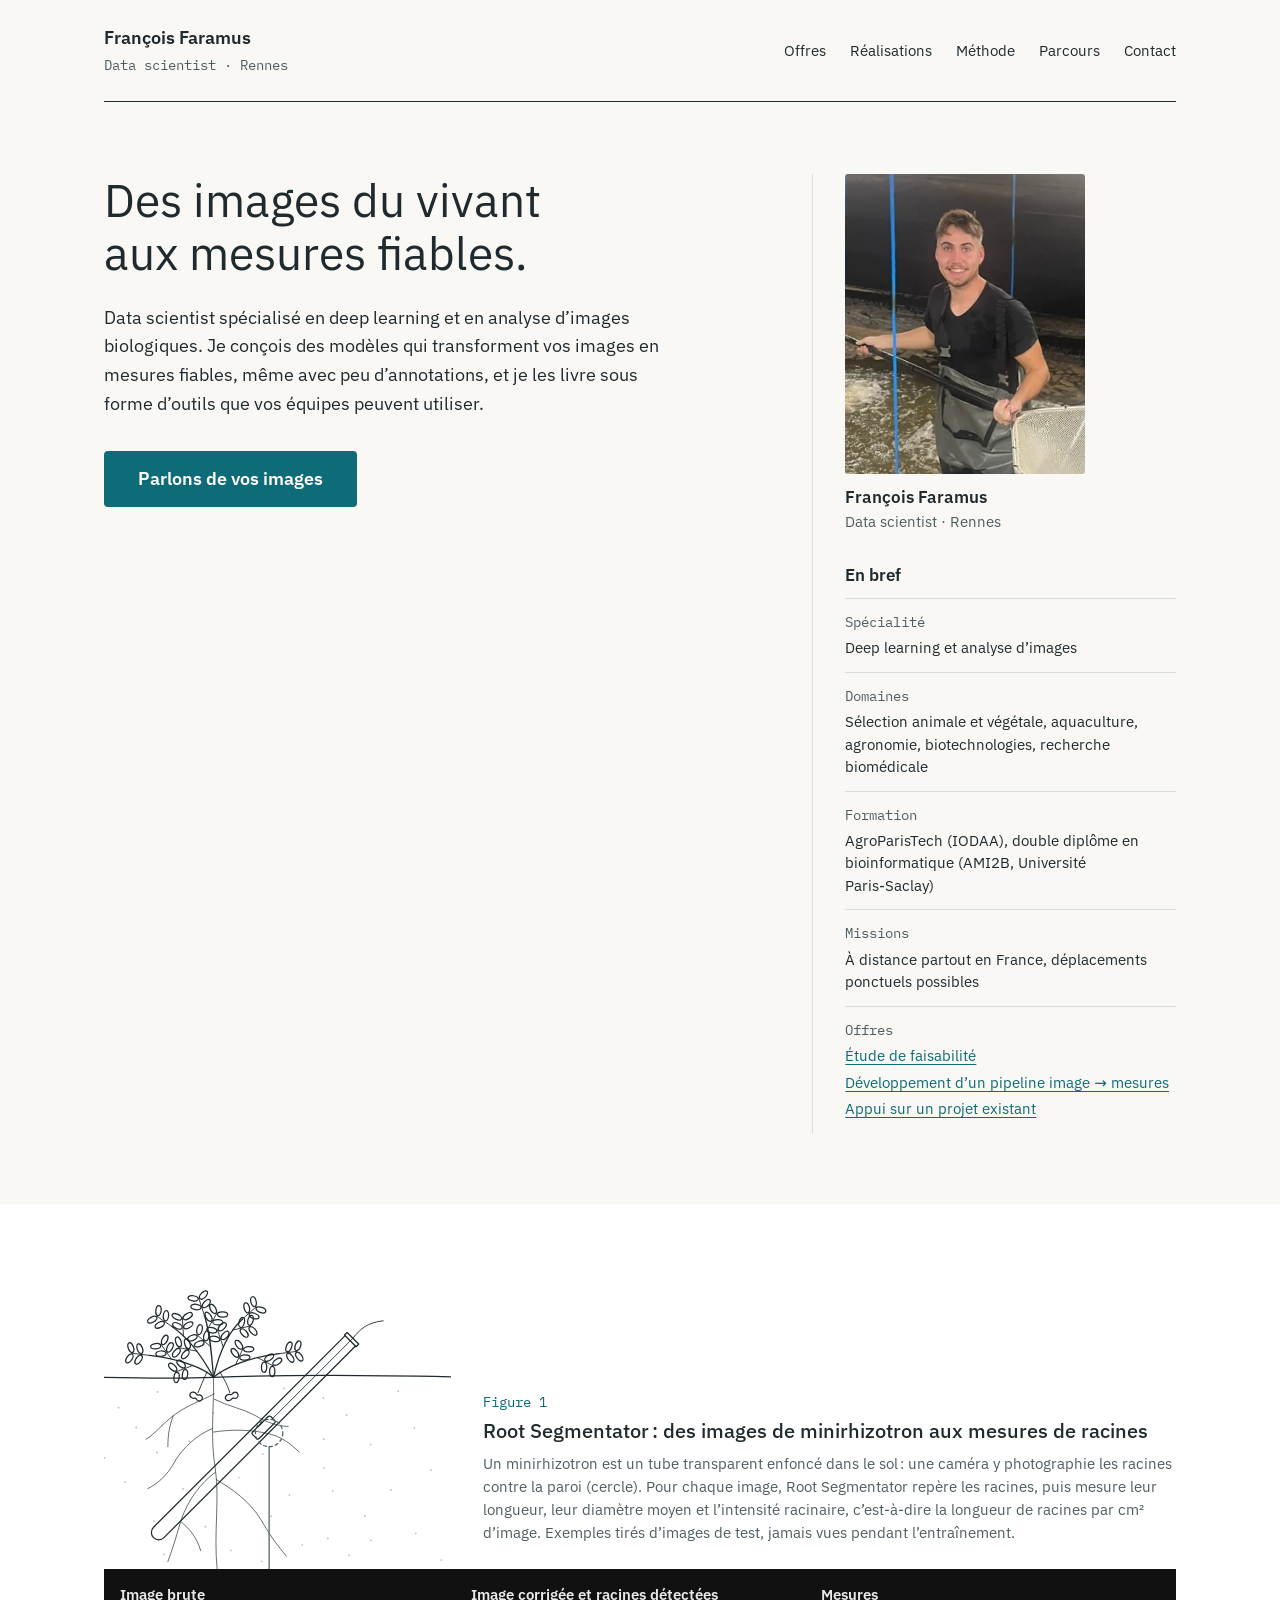
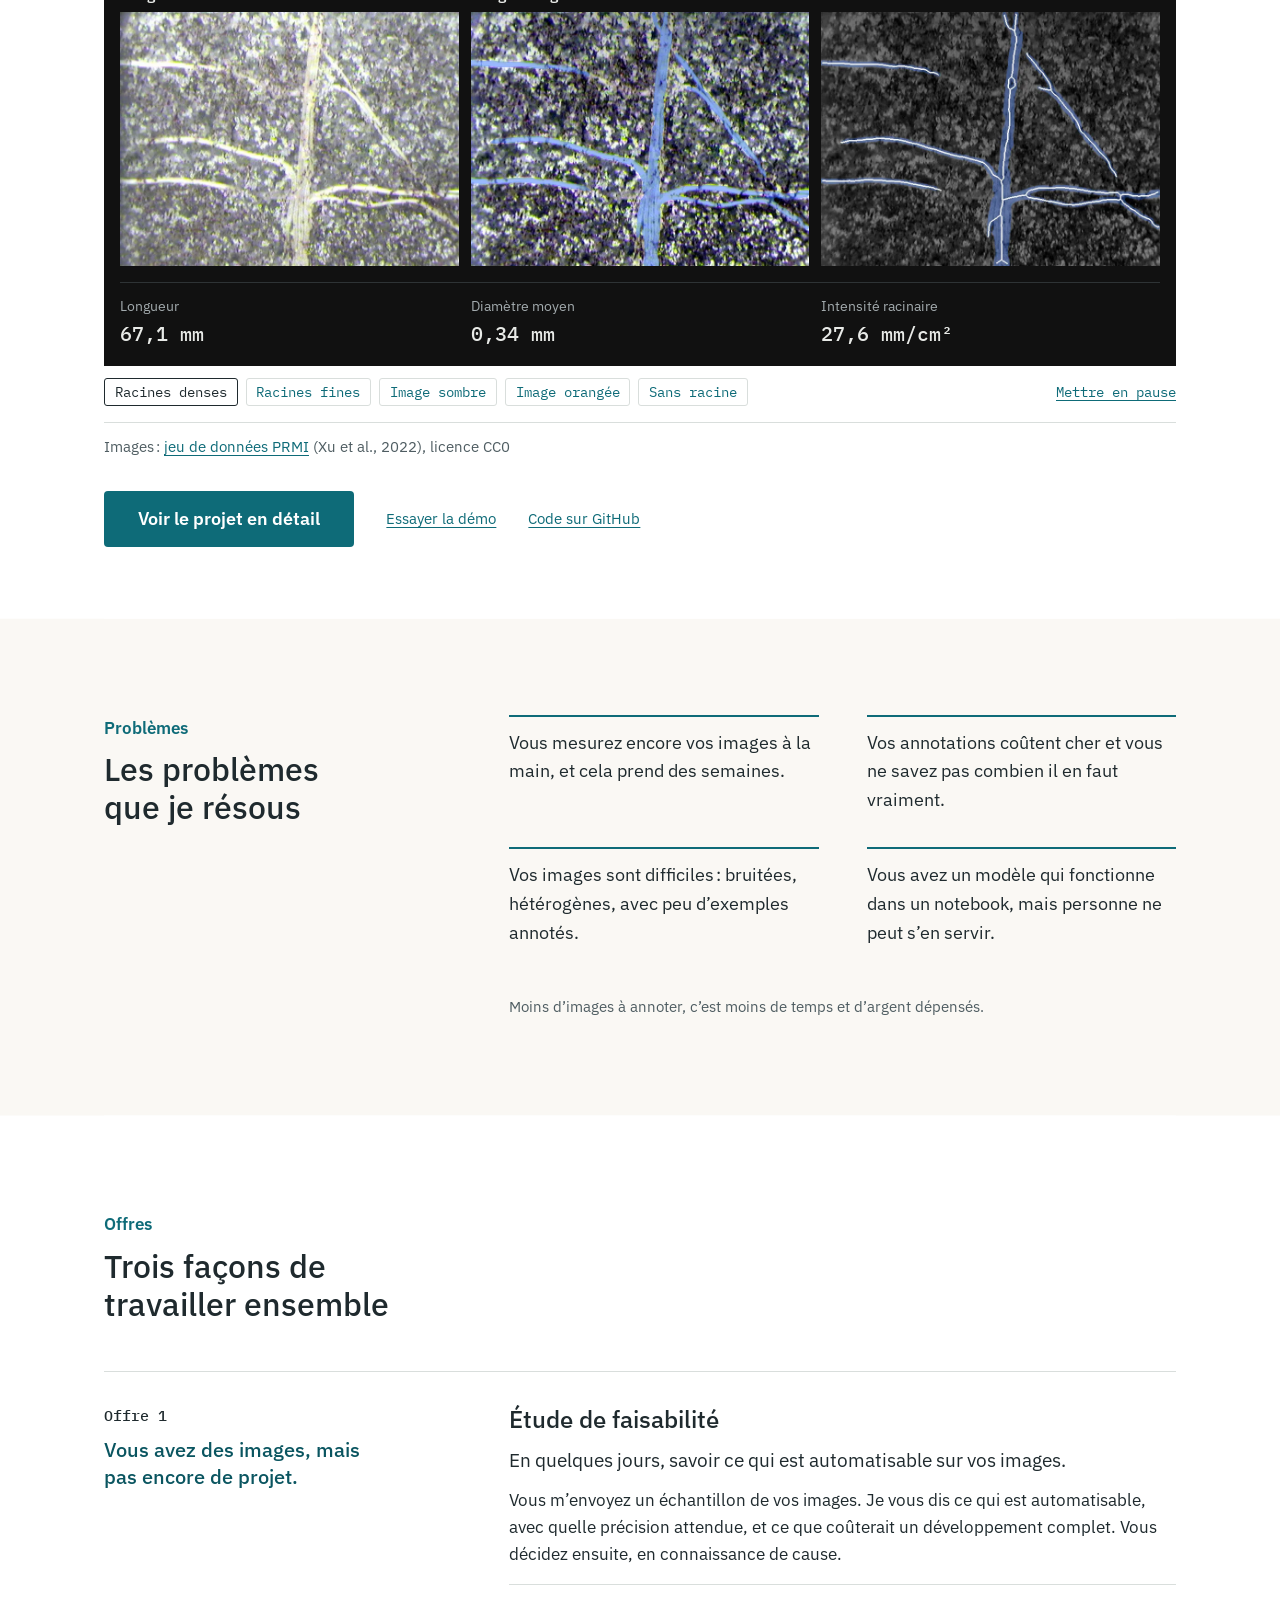
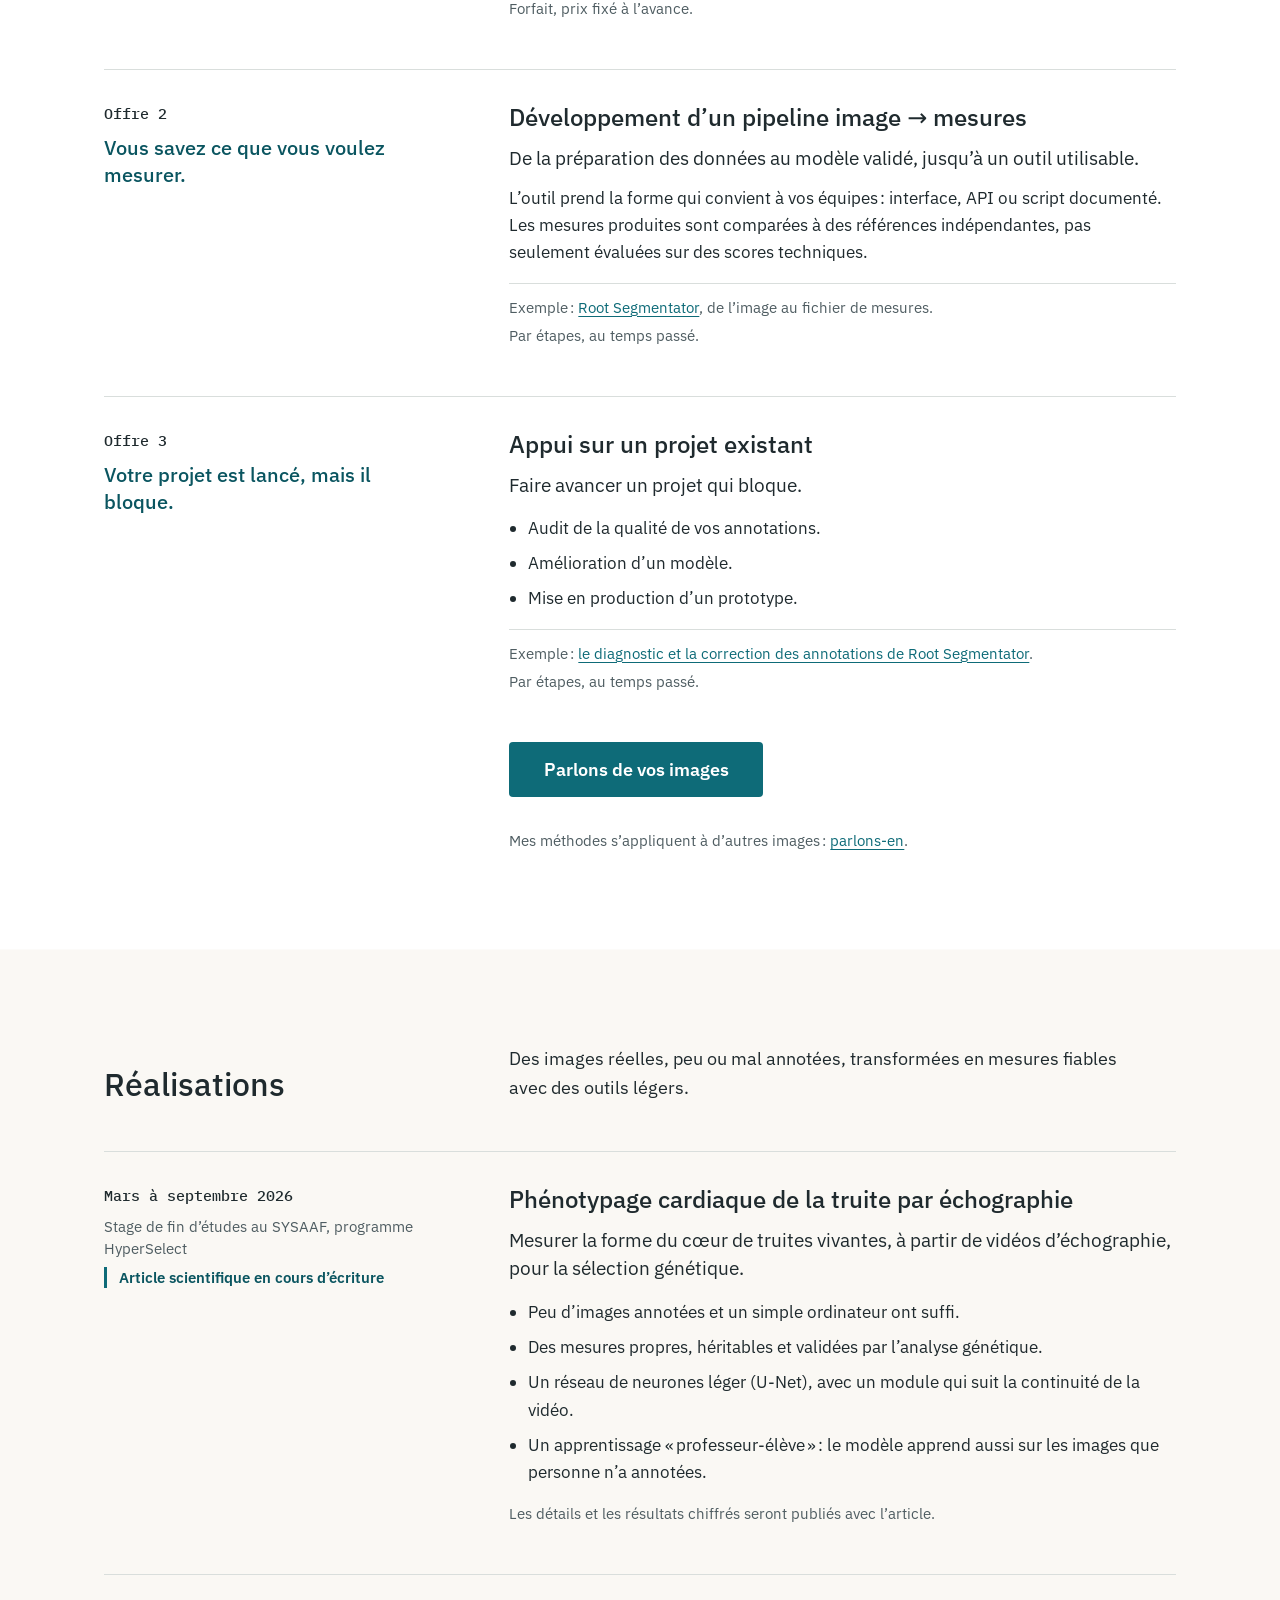
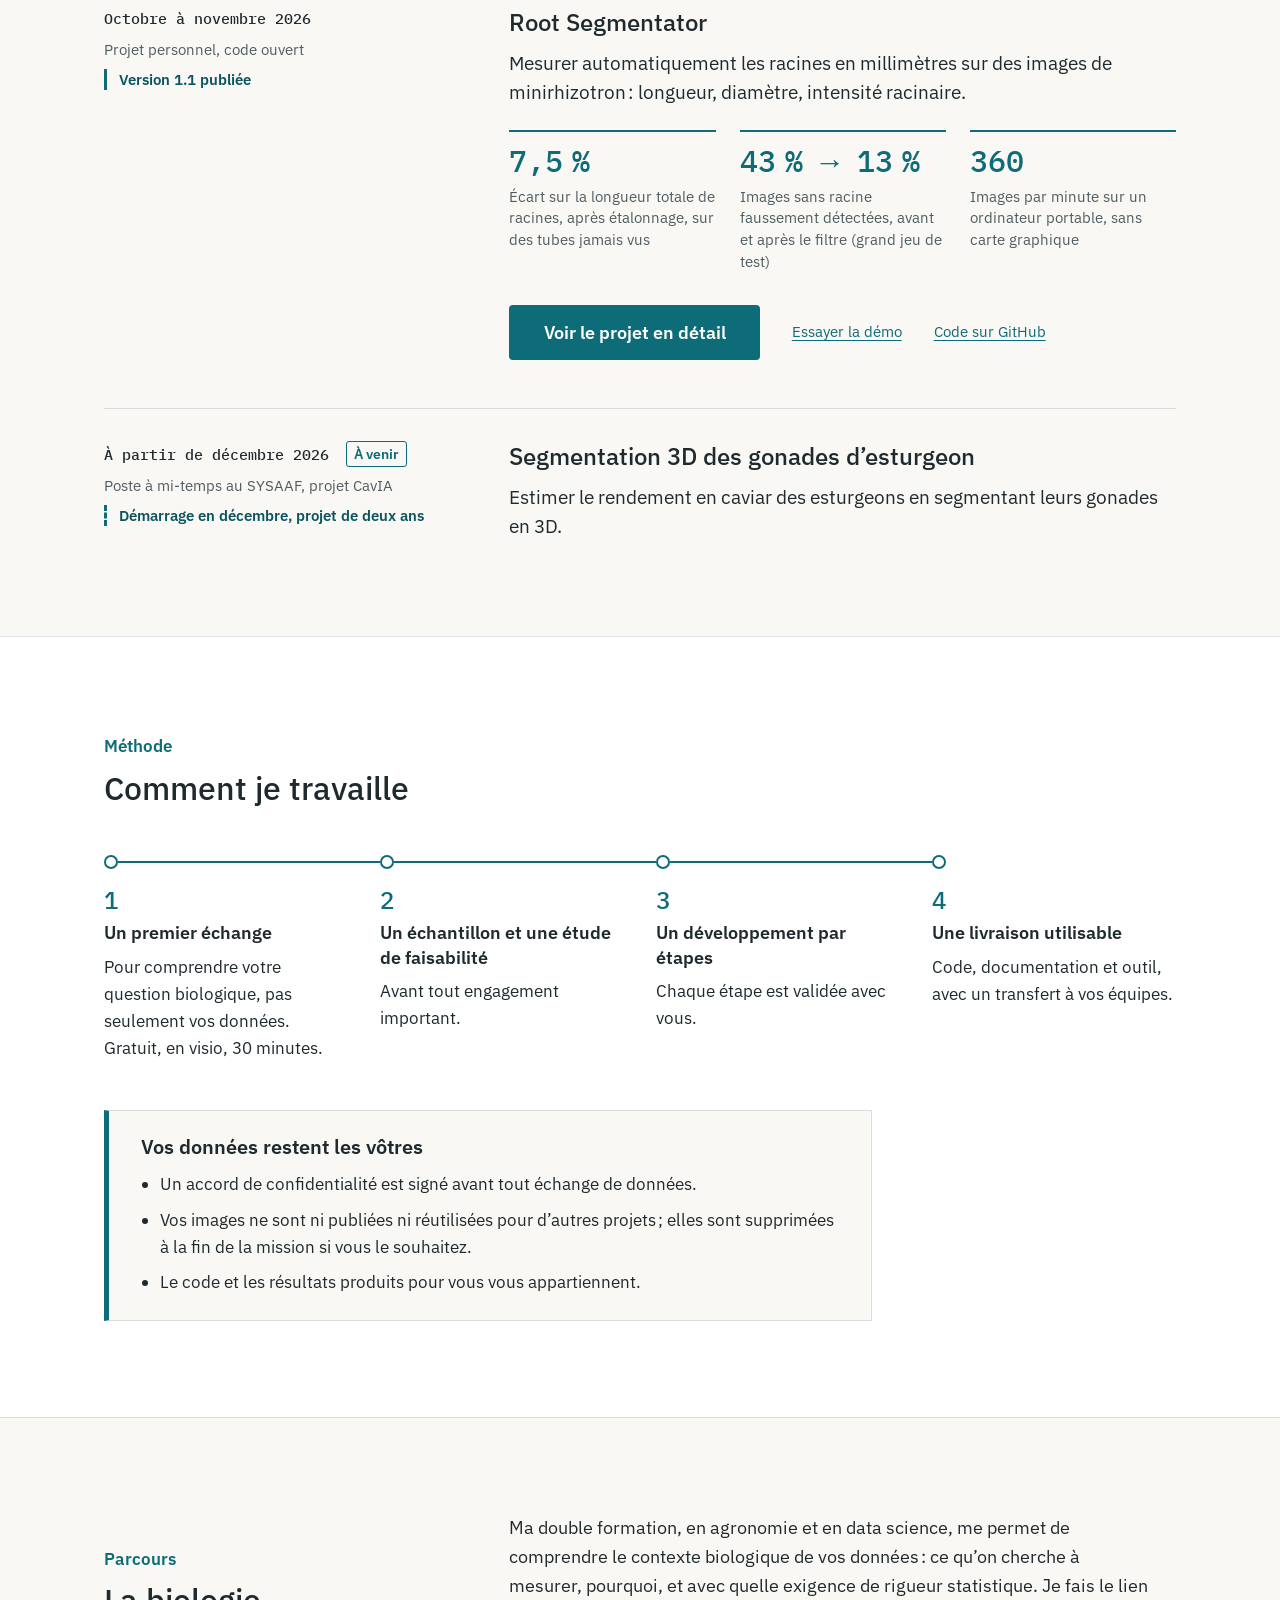
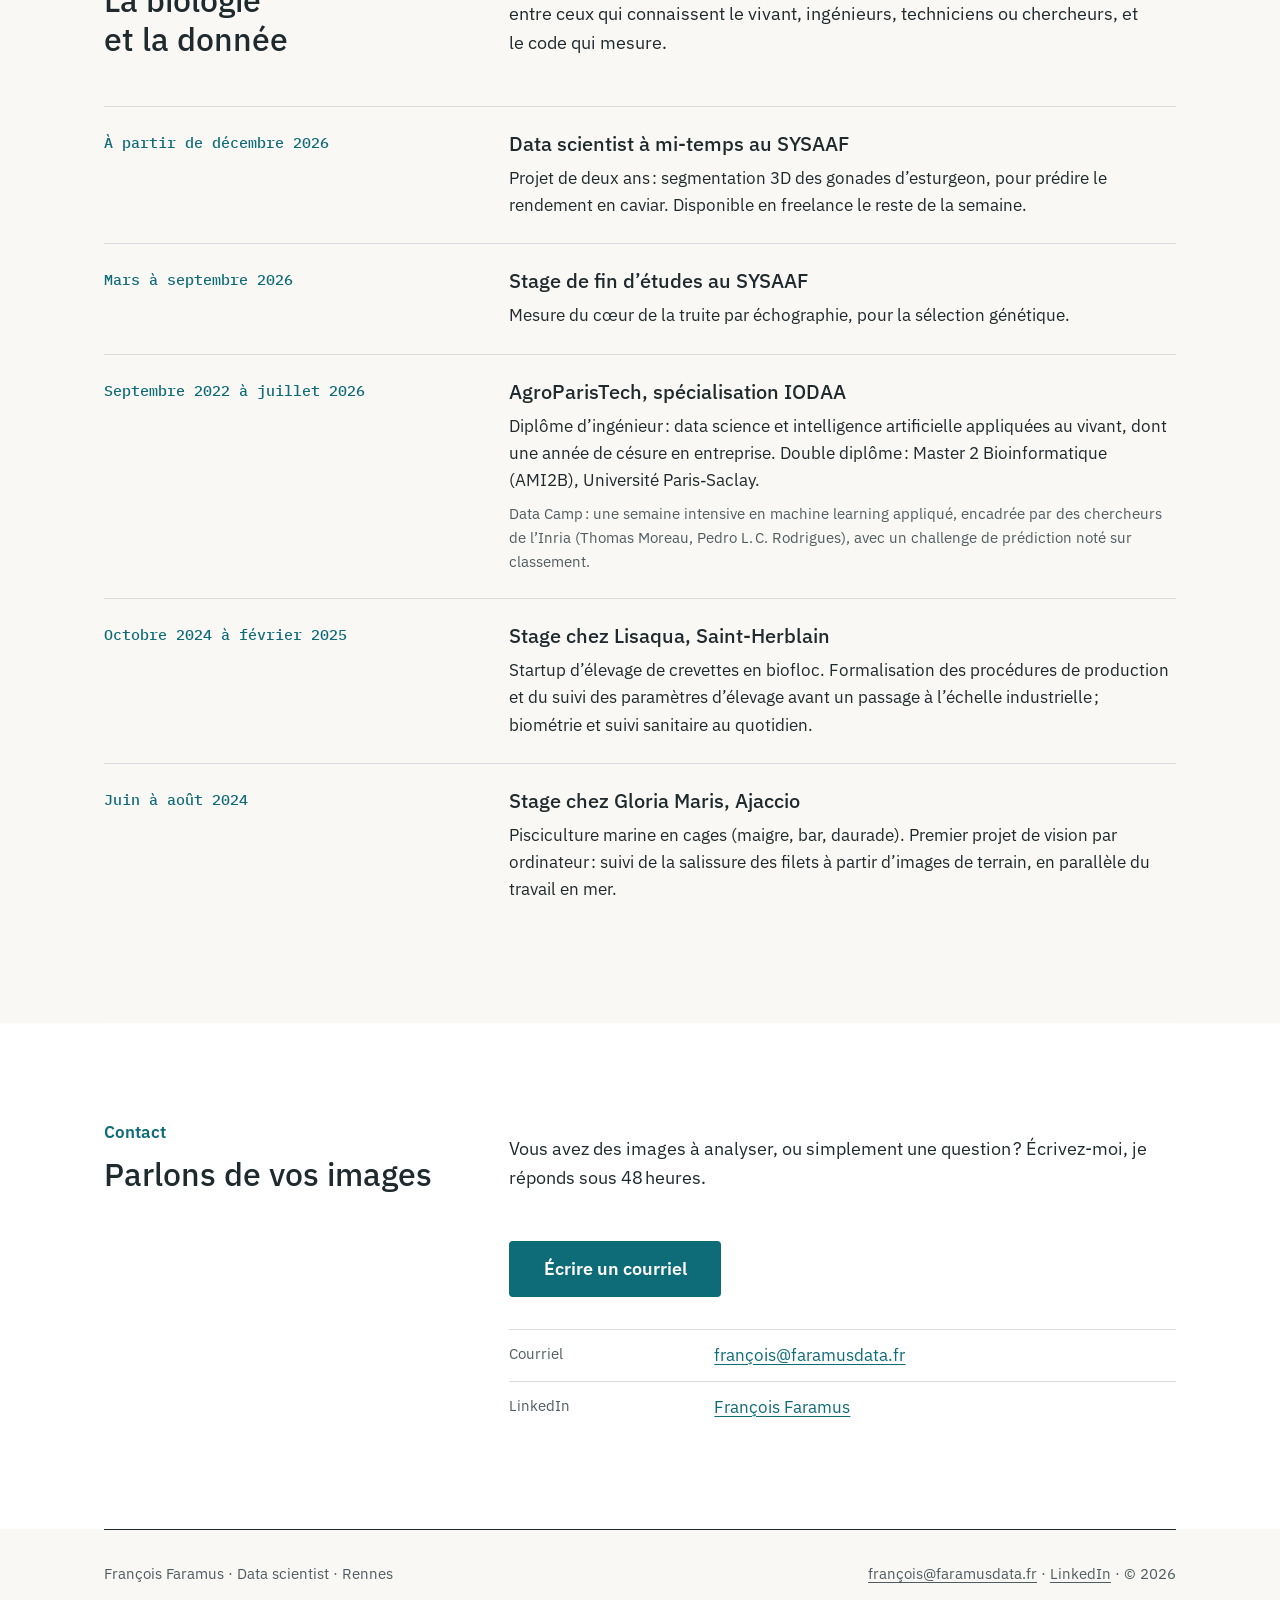
==== commit 0b5cc08f: "Dernière grosse maj" ====
--- a/index.html
+++ b/index.html
@@ -17,7 +17,7 @@
       <nav class="navigation" aria-label="Navigation principale">
         <ul>
           <li><a href="#offres">Offres</a></li>
-          <li><a href="#projets">Projets</a></li>
+          <li><a href="#realisations">Réalisations</a></li>
           <li><a href="#methode">Méthode</a></li>
           <li><a href="#parcours">Parcours</a></li>
           <li><a href="#contact">Contact</a></li>
@@ -29,7 +29,7 @@
       <section class="accroche" aria-labelledby="titre-accroche">
         <div class="accroche-texte">
           <h1 id="titre-accroche">Des images du vivant aux mesures fiables.</h1>
-          <p class="sous-titre">Data scientist spécialisé en deep learning et en analyse d’images pour l’agriculture, l’aquaculture et les biotechnologies. Je conçois des modèles qui transforment vos images en mesures biologiques exploitables, et je les livre sous forme d’outils que vos équipes peuvent utiliser.</p>
+          <p class="sous-titre">Data scientist spécialisé en deep learning et en analyse d’images biologiques. Je conçois des modèles qui transforment vos images en mesures fiables, même avec peu d’annotations, et je les livre sous forme d’outils que vos équipes peuvent utiliser.</p>
           <a class="bouton" href="#contact">Parlons de vos images</a>
         </div>
 
@@ -42,7 +42,7 @@
           <h2 id="en-bref-titre">En bref</h2>
           <dl>
             <div><dt>Spécialité</dt><dd>Deep learning et analyse d’images</dd></div>
-            <div><dt>Domaines</dt><dd>Agriculture, aquaculture, biotechnologies</dd></div>
+            <div><dt>Domaines</dt><dd>Sélection animale et végétale, aquaculture, agronomie, biotechnologies, recherche biomédicale</dd></div>
             <div><dt>Formation</dt><dd>AgroParisTech (IODAA), double diplôme en bioinformatique (AMI2B, Université Paris&#8209;Saclay)</dd></div>
             <div><dt>Missions</dt><dd>À distance partout en France, déplacements ponctuels possibles</dd></div>
             <div>
@@ -177,8 +177,8 @@
                     <img data-panneau="brute" src="assets/img/racines/denses-brute.webp" width="736" height="552" alt="Image brute de minirhizotron&#8239;: plusieurs racines d’arachide, dont une grosse racine verticale.">
                   </div>
                   <div class="panneau">
-                    <p class="panneau-titre">Racines détectées</p>
-                    <img data-panneau="detectees" src="assets/img/racines/denses-detectees.webp" width="736" height="552" alt="Même image&#8239;: les racines détectées sont colorées en bleu.">
+                    <p class="panneau-titre">Image corrigée et racines détectées</p>
+                    <img data-panneau="detectees" src="assets/img/racines/denses-detectees.webp" width="736" height="552" alt="Même image, couleurs et éclairage corrigés&#8239;: les racines détectées sont colorées en bleu.">
                   </div>
                   <div class="panneau">
                     <p class="panneau-titre">Mesures</p>
@@ -193,18 +193,22 @@
           </div>
           <div class="figure-commandes" hidden>
             <div class="exemples" role="group" aria-label="Choisir un exemple">
-                <button type="button" class="exemple" data-cle="denses" data-largeur="736" data-hauteur="552" aria-pressed="true" data-brute="Image brute de minirhizotron&#8239;: plusieurs racines d’arachide, dont une grosse racine verticale." data-detectees="Même image&#8239;: les racines détectées sont colorées en bleu." data-mesures="Même image assombrie&#8239;: la ligne centrale blanche de chaque racine sert à mesurer la longueur." data-longueur="67,1 mm" data-diametre="0,34 mm" data-intensite="27,6 mm/cm²">Racines denses</button>
-                <button type="button" class="exemple" data-cle="fines" data-largeur="736" data-hauteur="552" aria-pressed="false" data-brute="Image brute de minirhizotron&#8239;: quelques racines fines, peu contrastées." data-detectees="Même image&#8239;: les racines détectées sont colorées en bleu." data-mesures="Même image assombrie&#8239;: la ligne centrale blanche de chaque racine sert à mesurer la longueur." data-longueur="31,5 mm" data-diametre="0,21 mm" data-intensite="12,9 mm/cm²">Racines fines</button>
-                <button type="button" class="exemple" data-cle="sombre" data-largeur="736" data-hauteur="552" aria-pressed="false" data-brute="Image brute de minirhizotron&#8239;: image sombre traversée par quelques racines." data-detectees="Même image&#8239;: les racines détectées sont colorées en bleu." data-mesures="Même image assombrie&#8239;: la ligne centrale blanche de chaque racine sert à mesurer la longueur." data-longueur="48,7 mm" data-diametre="0,25 mm" data-intensite="20,0 mm/cm²">Image sombre</button>
-                <button type="button" class="exemple" data-cle="orangee" data-largeur="736" data-hauteur="552" aria-pressed="false" data-brute="Image brute de minirhizotron&#8239;: sol aux tons orangés, traversé par plusieurs racines brunes." data-detectees="Même image&#8239;: les racines détectées sont colorées en bleu." data-mesures="Même image assombrie&#8239;: la ligne centrale blanche de chaque racine sert à mesurer la longueur." data-longueur="54,9 mm" data-diametre="0,30 mm" data-intensite="22,6 mm/cm²">Image orangée</button>
-                <button type="button" class="exemple" data-cle="sans-racine" data-largeur="736" data-hauteur="552" aria-pressed="false" data-brute="Image brute de minirhizotron&#8239;: sol sans racine." data-detectees="Même image&#8239;: aucune racine détectée." data-mesures="Même image assombrie&#8239;: aucune racine à mesurer." data-longueur="0,0 mm" data-diametre="aucune racine" data-intensite="0,0 mm/cm²">Sans racine</button>
+                <button type="button" class="exemple" data-cle="denses" data-largeur="736" data-hauteur="552" aria-pressed="true" data-brute="Image brute de minirhizotron&#8239;: plusieurs racines d’arachide, dont une grosse racine verticale." data-detectees="Même image, couleurs et éclairage corrigés&#8239;: les racines détectées sont colorées en bleu." data-mesures="Même image assombrie&#8239;: la ligne centrale blanche de chaque racine sert à mesurer la longueur." data-longueur="67,1 mm" data-diametre="0,34 mm" data-intensite="27,6 mm/cm²">Racines denses</button>
+                <button type="button" class="exemple" data-cle="fines" data-largeur="736" data-hauteur="552" aria-pressed="false" data-brute="Image brute de minirhizotron&#8239;: quelques racines fines, peu contrastées." data-detectees="Même image, couleurs et éclairage corrigés&#8239;: les racines détectées sont colorées en bleu." data-mesures="Même image assombrie&#8239;: la ligne centrale blanche de chaque racine sert à mesurer la longueur." data-longueur="31,5 mm" data-diametre="0,21 mm" data-intensite="12,9 mm/cm²">Racines fines</button>
+                <button type="button" class="exemple" data-cle="sombre" data-largeur="736" data-hauteur="552" aria-pressed="false" data-brute="Image brute de minirhizotron&#8239;: image sombre traversée par quelques racines." data-detectees="Même image, couleurs et éclairage corrigés&#8239;: les racines détectées sont colorées en bleu." data-mesures="Même image assombrie&#8239;: la ligne centrale blanche de chaque racine sert à mesurer la longueur." data-longueur="48,7 mm" data-diametre="0,25 mm" data-intensite="20,0 mm/cm²">Image sombre</button>
+                <button type="button" class="exemple" data-cle="orangee" data-largeur="736" data-hauteur="552" aria-pressed="false" data-brute="Image brute de minirhizotron&#8239;: sol aux tons orangés, traversé par plusieurs racines brunes." data-detectees="Même image, couleurs et éclairage corrigés&#8239;: les racines détectées sont colorées en bleu." data-mesures="Même image assombrie&#8239;: la ligne centrale blanche de chaque racine sert à mesurer la longueur." data-longueur="54,9 mm" data-diametre="0,30 mm" data-intensite="22,6 mm/cm²">Image orangée</button>
+                <button type="button" class="exemple" data-cle="sans-racine" data-largeur="736" data-hauteur="552" aria-pressed="false" data-brute="Image brute de minirhizotron&#8239;: sol sans racine." data-detectees="Même image, couleurs et éclairage corrigés&#8239;: aucune racine détectée." data-mesures="Même image assombrie&#8239;: aucune racine à mesurer." data-longueur="0,0 mm" data-diametre="aucune racine" data-intensite="0,0 mm/cm²">Sans racine</button>
             </div>
             <button class="figure-lecture" type="button">Mettre en pause</button>
           </div>
           <p class="figure-source">
             <span>Images&#8239;: <a href="https://datadryad.org/dataset/doi:10.5061/dryad.2v6wwpzp4">jeu de données PRMI</a> (Xu et al., 2022), licence CC0</span>
-            <span class="figure-liens"><a href="projets/root-segmentator.html">Le projet en détail</a> · <a href="https://rootseg.streamlit.app">Démo en ligne</a> · <a href="https://github.com/ffaramus/rootseg">Code sur GitHub</a></span>
           </p>
+          <div class="actions-projet">
+            <a class="bouton" href="projets/root-segmentator.html">Voir le projet en détail</a>
+            <a class="lien-secondaire" href="https://rootseg.streamlit.app">Essayer la démo</a>
+            <a class="lien-secondaire" href="https://github.com/ffaramus/rootseg">Code sur GitHub</a>
+          </div>
         </figure>
       </section>
 
@@ -221,6 +225,7 @@
           <li>Vos images sont difficiles&#8239;: bruitées, hétérogènes, avec peu d’exemples annotés.</li>
           <li>Vous avez un modèle qui fonctionne dans un notebook, mais personne ne peut s’en servir.</li>
         </ol>
+        <p class="section-note">Moins d’images à annoter, c’est moins de temps et d’argent dépensés.</p>
       </section>
 
       <section class="section bande" id="offres" aria-labelledby="offres-titre">
@@ -234,31 +239,38 @@
         <article class="fiche" aria-labelledby="offre-faisabilite">
           <div class="fiche-marge">
             <p class="fiche-periode">Offre 1</p>
-            <p class="fiche-statut">Avant d’investir</p>
+            <p class="offre-situation">Vous avez des images, mais pas encore de projet.</p>
           </div>
           <div class="fiche-corps">
             <h3 id="offre-faisabilite">Étude de faisabilité</h3>
             <p class="fiche-resultat">En quelques jours, savoir ce qui est automatisable sur vos images.</p>
             <p class="fiche-texte">Vous m’envoyez un échantillon de vos images. Je vous dis ce qui est automatisable, avec quelle précision attendue, et ce que coûterait un développement complet. Vous décidez ensuite, en connaissance de cause.</p>
+            <ul class="offre-modalites">
+              <li>Forfait, prix fixé à l’avance.</li>
+            </ul>
           </div>
         </article>
 
         <article class="fiche" aria-labelledby="offre-pipeline">
           <div class="fiche-marge">
             <p class="fiche-periode">Offre 2</p>
-            <p class="fiche-statut">Projet complet</p>
+            <p class="offre-situation">Vous savez ce que vous voulez mesurer.</p>
           </div>
           <div class="fiche-corps">
             <h3 id="offre-pipeline">Développement d’un pipeline image → mesures</h3>
             <p class="fiche-resultat">De la préparation des données au modèle validé, jusqu’à un outil utilisable.</p>
             <p class="fiche-texte">L’outil prend la forme qui convient à vos équipes&#8239;: interface, API ou script documenté. Les mesures produites sont comparées à des références indépendantes, pas seulement évaluées sur des scores techniques.</p>
+            <ul class="offre-modalites">
+              <li>Exemple&#8239;: <a href="projets/root-segmentator.html">Root Segmentator</a>, de l’image au fichier de mesures.</li>
+              <li>Par étapes, au temps passé.</li>
+            </ul>
           </div>
         </article>
 
         <article class="fiche" aria-labelledby="offre-appui">
           <div class="fiche-marge">
             <p class="fiche-periode">Offre 3</p>
-            <p class="fiche-statut">Projet déjà lancé</p>
+            <p class="offre-situation">Votre projet est lancé, mais il bloque.</p>
           </div>
           <div class="fiche-corps">
             <h3 id="offre-appui">Appui sur un projet existant</h3>
@@ -268,19 +280,23 @@
               <li>Amélioration d’un modèle.</li>
               <li>Mise en production d’un prototype.</li>
             </ul>
+            <ul class="offre-modalites">
+              <li>Exemple&#8239;: <a href="projets/root-segmentator.html#donnees-titre">le diagnostic et la correction des annotations de Root Segmentator</a>.</li>
+              <li>Par étapes, au temps passé.</li>
+            </ul>
           </div>
         </article>
 
         <p class="section-action"><a class="bouton" href="#contact">Parlons de vos images</a></p>
-      </section>
-
-      <section class="section" id="projets" aria-labelledby="projets-titre">
-        <header class="section-entete">
-          <div class="section-titre">
-            <p class="section-etiquette">Projets</p>
-            <h2 id="projets-titre">Projets menés et en cours</h2>
-          </div>
-          <p class="section-chapo">Trois projets sur des images réelles, peu annotées ou mal annotées, traitées par des outils rapides qui tournent sur un ordinateur ordinaire, sans carte graphique.</p>
+        <p class="section-note">Mes méthodes s’appliquent à d’autres images&#8239;: <a href="#contact">parlons-en</a>.</p>
+      </section>
+
+      <section class="section" id="realisations" aria-labelledby="realisations-titre">
+        <header class="section-entete">
+          <div class="section-titre">
+            <h2 id="realisations-titre">Réalisations</h2>
+          </div>
+          <p class="section-chapo">Des images réelles, peu ou mal annotées, transformées en mesures fiables avec des outils légers.</p>
         </header>
 
         <article class="fiche" aria-labelledby="fiche-truite">
@@ -312,49 +328,70 @@
             <h3 id="fiche-racines">Root Segmentator</h3>
             <p class="fiche-resultat">Mesurer automatiquement les racines en millimètres sur des images de minirhizotron&#8239;: longueur, diamètre, intensité racinaire.</p>
             <dl class="chiffres-cles">
-              <div><dt>Recouvrement médian entre racines détectées et annotées (Dice, de 0 à 1), sur des tubes jamais vus</dt><dd>0,74 à 0,79</dd></div>
-              <div><dt>Fausses alertes sur les images sans racine, divisées grâce au filtre</dt><dd>÷&#8239;3 à 4</dd></div>
+              <div><dt>Écart sur la longueur totale de racines, après étalonnage, sur des tubes jamais vus</dt><dd>7,5&#8239;%</dd></div>
+              <div><dt>Images sans racine faussement détectées, avant et après le filtre (grand jeu de test)</dt><dd>43&#8239;% → 13&#8239;%</dd></div>
               <div><dt>Images par minute sur un ordinateur portable, sans carte graphique</dt><dd>360</dd></div>
             </dl>
-            <details class="fiche-details">
-              <summary>En savoir plus</summary>
-              <ul class="fiche-points">
-                <li>Le Dice mesure, de 0 à 1, le recouvrement entre les racines détectées et les racines annotées&#8239;: 0,79 sur 50 images corrigées à la main, 0,74 sur 4&#8239;743 images, 0,79 sur une autre caméra.</li>
-                <li>Longueur totale des racines estimée à 7,5&#8239;% près après étalonnage.</li>
-                <li>Échelle vérifiée sur les données&#8239;: le «&#8239;150 DPI&#8239;» des métadonnées était faux d’un facteur 7.</li>
-              </ul>
-            </details>
-            <p class="fiche-liens"><a href="projets/root-segmentator.html">Le projet en détail</a> · <a href="https://rootseg.streamlit.app">Démo en ligne</a> · <a href="https://github.com/ffaramus/rootseg">Code sur GitHub</a></p>
-          </div>
-        </article>
-
-        <article class="fiche" aria-labelledby="fiche-esturgeon">
-          <div class="fiche-marge">
-            <p class="fiche-periode">Depuis décembre 2026</p>
-            <p class="fiche-cadre">Poste à mi-temps au SYSAAF</p>
-            <p class="fiche-statut">En cours, projet de deux ans</p>
+            <div class="actions-projet">
+              <a class="bouton" href="projets/root-segmentator.html">Voir le projet en détail</a>
+              <a class="lien-secondaire" href="https://rootseg.streamlit.app">Essayer la démo</a>
+              <a class="lien-secondaire" href="https://github.com/ffaramus/rootseg">Code sur GitHub</a>
+            </div>
+          </div>
+        </article>
+
+        <!-- Projet à venir. En décembre : remplacer la classe projet--a-venir par projet--en-cours
+             et la date par « Depuis décembre 2026 ». -->
+        <article class="fiche projet--a-venir" aria-labelledby="fiche-esturgeon">
+          <div class="fiche-marge">
+            <p class="fiche-periode">À partir de décembre 2026 <span class="etat etat--a-venir">À venir</span><span class="etat etat--en-cours">En cours</span></p>
+            <p class="fiche-cadre">Poste à mi-temps au SYSAAF, projet CavIA</p>
+            <p class="fiche-statut">Démarrage en décembre, projet de deux ans</p>
           </div>
           <div class="fiche-corps">
             <h3 id="fiche-esturgeon">Segmentation 3D des gonades d’esturgeon</h3>
-            <p class="fiche-resultat">Prédire le rendement en caviar à partir de la segmentation 3D des gonades.</p>
-          </div>
-        </article>
-      </section>
-
-      <section class="section bande" id="methode" aria-labelledby="methode-titre">
+            <p class="fiche-resultat">Estimer le rendement en caviar des esturgeons en segmentant leurs gonades en 3D.</p>
+          </div>
+        </article>
+      </section>
+
+      <section class="section section--pleine section--delimitee bande" id="methode" aria-labelledby="methode-titre">
         <header class="section-entete">
           <div class="section-titre">
             <p class="section-etiquette">Méthode</p>
             <h2 id="methode-titre">Comment je travaille</h2>
           </div>
         </header>
-        <ol class="etapes">
-          <li><strong>Un premier échange</strong> Pour comprendre votre question biologique, pas seulement vos données.</li>
-          <li><strong>Un échantillon et une étude de faisabilité</strong> Avant tout engagement important.</li>
-          <li><strong>Un développement par étapes</strong> Chaque étape est validée avec vous.</li>
-          <li><strong>Une livraison utilisable</strong> Code, documentation et outil, avec un transfert à vos équipes.</li>
+        <ol class="methode-frise">
+          <li>
+            <p class="etape-numero">1</p>
+            <h3>Un premier échange</h3>
+            <p>Pour comprendre votre question biologique, pas seulement vos données. Gratuit, en visio, 30 minutes.</p>
+          </li>
+          <li>
+            <p class="etape-numero">2</p>
+            <h3>Un échantillon et une étude de faisabilité</h3>
+            <p>Avant tout engagement important.</p>
+          </li>
+          <li>
+            <p class="etape-numero">3</p>
+            <h3>Un développement par étapes</h3>
+            <p>Chaque étape est validée avec vous.</p>
+          </li>
+          <li>
+            <p class="etape-numero">4</p>
+            <h3>Une livraison utilisable</h3>
+            <p>Code, documentation et outil, avec un transfert à vos équipes.</p>
+          </li>
         </ol>
-        <p class="section-note">Vos données restent confidentielles, et un accord de confidentialité peut être signé avant tout échange.</p>
+        <aside class="engagements" aria-labelledby="engagements-titre">
+          <h3 id="engagements-titre">Vos données restent les vôtres</h3>
+          <ul>
+            <li>Un accord de confidentialité est signé avant tout échange de données.</li>
+            <li>Vos images ne sont ni publiées ni réutilisées pour d’autres projets&#8239;; elles sont supprimées à la fin de la mission si vous le souhaitez.</li>
+            <li>Le code et les résultats produits pour vous vous appartiennent.</li>
+          </ul>
+        </aside>
       </section>
 
       <section class="section" id="parcours" aria-labelledby="parcours-titre">
@@ -363,11 +400,12 @@
             <p class="section-etiquette">Parcours</p>
             <h2 id="parcours-titre">La biologie et la donnée</h2>
           </div>
-          <p class="section-chapo">Cette double formation me permet de comprendre le contexte biologique de vos données&#8239;: ce qu’on cherche à mesurer, pourquoi, et avec quelle exigence de rigueur statistique. Je fais le lien entre ceux qui connaissent le vivant, ingénieurs, techniciens ou chercheurs, et le code qui mesure.</p>
+          <p class="section-chapo">Ma double formation, en agronomie et en data science, me permet de comprendre le contexte biologique de vos données&#8239;: ce qu’on cherche à mesurer, pourquoi, et avec quelle exigence de rigueur statistique. Je fais le lien entre ceux qui connaissent le vivant, ingénieurs, techniciens ou chercheurs, et le code qui mesure.</p>
         </header>
         <ol class="frise">
-          <li class="frise-etape">
-            <p class="frise-date">Depuis décembre 2026</p>
+          <!-- À venir. En décembre : remplacer projet--a-venir par projet--en-cours (comme la carte esturgeon des Réalisations). -->
+          <li class="frise-etape projet--a-venir">
+            <p class="frise-date"><span class="date--a-venir">À partir de décembre 2026</span><span class="date--en-cours">Depuis décembre 2026</span></p>
             <div class="frise-contenu">
               <h3>Data scientist à mi-temps au SYSAAF</h3>
               <p>Projet de deux ans&#8239;: segmentation 3D des gonades d’esturgeon, pour prédire le rendement en caviar. Disponible en freelance le reste de la semaine.</p>
@@ -381,10 +419,25 @@
             </div>
           </li>
           <li class="frise-etape">
-            <p class="frise-date"><span class="a-completer">[À COMPLÉTER : années]</span></p>
+            <p class="frise-date">Septembre 2022 à juillet 2026</p>
             <div class="frise-contenu">
               <h3>AgroParisTech, spécialisation IODAA</h3>
-              <p>Data science et intelligence artificielle appliquées au vivant, avec un double diplôme en bioinformatique (AMI2B, Université Paris&#8209;Saclay).</p>
+              <p>Diplôme d’ingénieur&#8239;: data science et intelligence artificielle appliquées au vivant, dont une année de césure en entreprise. Double diplôme&#8239;: Master&#160;2 Bioinformatique (AMI2B), Université Paris&#8209;Saclay.</p>
+              <p class="frise-note">Data Camp&#8239;: une semaine intensive en machine learning appliqué, encadrée par des chercheurs de l’Inria (Thomas Moreau, Pedro L.&#8239;C. Rodrigues), avec un challenge de prédiction noté sur classement.</p>
+            </div>
+          </li>
+          <li class="frise-etape">
+            <p class="frise-date">Octobre 2024 à février 2025</p>
+            <div class="frise-contenu">
+              <h3>Stage chez Lisaqua, Saint-Herblain</h3>
+              <p>Startup d’élevage de crevettes en biofloc. Formalisation des procédures de production et du suivi des paramètres d’élevage avant un passage à l’échelle industrielle&#8239;; biométrie et suivi sanitaire au quotidien.</p>
+            </div>
+          </li>
+          <li class="frise-etape">
+            <p class="frise-date">Juin à août 2024</p>
+            <div class="frise-contenu">
+              <h3>Stage chez Gloria Maris, Ajaccio</h3>
+              <p>Pisciculture marine en cages (maigre, bar, daurade). Premier projet de vision par ordinateur&#8239;: suivi de la salissure des filets à partir d’images de terrain, en parallèle du travail en mer.</p>
             </div>
           </li>
         </ol>
--- a/assets/css/style.css
+++ b/assets/css/style.css
@@ -430,6 +430,64 @@
   line-height: 1.4;
 }
 
+/* Offres : la situation du client dans la colonne de gauche, les modalités sous l'offre */
+.offre-situation {
+  margin-top: var(--espace-3);
+  max-width: 18rem;
+  color: var(--couleur-accent-fonce);
+  font-size: 1.25rem;
+  font-weight: 500;
+  line-height: 1.35;
+}
+
+.offre-modalites {
+  margin: var(--espace-4) 0 0;
+  padding: var(--espace-3) 0 0;
+  border-top: 1px solid var(--couleur-filet);
+  list-style: none;
+  color: var(--couleur-texte-secondaire);
+  font-size: var(--taille-1);
+}
+
+.offre-modalites li + li {
+  margin-top: var(--espace-1);
+}
+
+/* État d'un projet : « À venir » (étiquette, liseré en pointillés) ou « En cours » (liseré plein).
+   Une seule classe sur la fiche choisit l'étiquette affichée et le style du liseré. */
+.etat {
+  display: none;
+  margin-left: var(--espace-2);
+  padding: 0.05em 0.5em;
+  border: 1px solid var(--couleur-accent);
+  border-radius: 3px;
+  color: var(--couleur-accent);
+  font-family: var(--police-texte);
+  font-size: var(--taille-0);
+  font-weight: 600;
+  white-space: nowrap;
+  vertical-align: 0.1em;
+}
+
+.projet--a-venir .etat--a-venir,
+.projet--en-cours .etat--en-cours {
+  display: inline-block;
+}
+
+/* Dates qui basculent avec la même classe : « À partir de » puis « Depuis » */
+.date--en-cours,
+.projet--en-cours .date--a-venir {
+  display: none;
+}
+
+.projet--en-cours .date--en-cours {
+  display: inline;
+}
+
+.projet--a-venir .fiche-statut {
+  border-left-style: dashed;
+}
+
 .fiche-corps {
   max-width: 44rem;
 }
@@ -480,7 +538,8 @@
   margin: 0;
   color: var(--couleur-accent);
   font-family: var(--police-legende);
-  font-size: 2rem;
+  font-size: clamp(1.5rem, 1.1rem + 1vw, 2rem);
+  white-space: nowrap;
   font-weight: 500;
   line-height: 1.1;
 }
@@ -517,6 +576,23 @@
   font-size: var(--taille-1);
 }
 
+/* Bouton principal et liens secondaires, côte à côte */
+.actions-projet {
+  display: flex;
+  flex-wrap: wrap;
+  align-items: center;
+  gap: var(--espace-4) var(--espace-6);
+  margin-top: var(--espace-6);
+}
+
+.lien-secondaire {
+  font-size: var(--taille-1);
+}
+
+.section-action + .section-note {
+  margin-top: calc(-1 * var(--espace-4));
+}
+
 .fiche-texte {
   margin-top: var(--espace-3);
 }
@@ -527,7 +603,7 @@
   font-size: var(--taille-1);
 }
 
-/* Problèmes : quatre phrases numérotées, deux par ligne */
+/* Problèmes : quatre constats, sans ordre, deux par ligne */
 .problemes {
   display: grid;
   grid-template-columns: repeat(2, minmax(0, 1fr));
@@ -545,10 +621,60 @@
   counter-increment: probleme;
 }
 
-.problemes li::before {
-  content: counter(probleme);
-  display: block;
-  margin-bottom: var(--espace-2);
+/* Section dont tout le contenu occupe la largeur (titre en haut, pas de colonne de gauche) */
+.section--pleine > *,
+.section--pleine > .section-entete {
+  grid-column: 1 / -1;
+}
+
+/* Filets sur toute la largeur de l'écran, en haut et en bas de la bande.
+   L'image de bordure déborde à gauche et à droite sans créer de défilement horizontal. */
+.section--delimitee {
+  border-block: 1px solid var(--couleur-filet);
+  border-image: linear-gradient(var(--couleur-filet), var(--couleur-filet)) 1 / 1px 0 / 0 100vmax;
+}
+
+/* Méthode : frise horizontale, un point par étape relié au suivant */
+.methode-frise {
+  display: grid;
+  grid-template-columns: repeat(4, minmax(0, 1fr));
+  gap: var(--espace-6);
+  margin: 0;
+  padding: 0;
+  list-style: none;
+}
+
+.methode-frise li {
+  position: relative;
+  padding-top: var(--espace-6);
+}
+
+/* le point */
+.methode-frise li::before {
+  content: "";
+  position: absolute;
+  top: 0;
+  left: 0;
+  width: 0.875rem;
+  height: 0.875rem;
+  border: 2px solid var(--couleur-accent);
+  border-radius: 50%;
+  background: var(--couleur-bande);
+  box-sizing: border-box;
+}
+
+/* la ligne vers le point suivant */
+.methode-frise li:not(:last-child)::after {
+  content: "";
+  position: absolute;
+  top: calc(0.4375rem - 1px);
+  left: 0.875rem;
+  right: calc(-1 * var(--espace-6));
+  height: 2px;
+  background: var(--couleur-accent);
+}
+
+.etape-numero {
   color: var(--couleur-accent);
   font-family: var(--police-legende);
   font-size: 1.5rem;
@@ -556,39 +682,38 @@
   line-height: 1.1;
 }
 
-/* Méthode : quatre étapes, deux par ligne, numéro en bleu */
-.etapes {
-  display: grid;
-  grid-template-columns: repeat(2, minmax(0, 1fr));
-  gap: var(--espace-6) var(--espace-7);
-  margin: 0;
-  padding: 0;
-  list-style: none;
-  counter-reset: etape;
-}
-
-.etapes li {
-  padding-top: var(--espace-3);
-  border-top: 2px solid var(--couleur-accent);
-  counter-increment: etape;
-}
-
-.etapes li::before {
-  content: counter(etape);
-  display: block;
-  margin-bottom: var(--espace-2);
-  color: var(--couleur-accent);
-  font-family: var(--police-legende);
-  font-size: 1.5rem;
-  font-weight: 500;
-  line-height: 1.1;
-}
-
-.etapes strong {
-  display: block;
-  margin-bottom: var(--espace-1);
+.methode-frise h3 {
+  margin-top: var(--espace-2);
   font-size: var(--taille-3);
   font-weight: 600;
+  line-height: 1.35;
+}
+
+.methode-frise h3 + p {
+  margin-top: var(--espace-2);
+}
+
+/* Encadré des engagements de confidentialité */
+.engagements {
+  max-width: 48rem;
+  padding: var(--espace-5) var(--espace-6);
+  border: 1px solid var(--couleur-filet);
+  border-left: 5px solid var(--couleur-accent);
+  background: var(--couleur-fond);
+}
+
+.engagements h3 {
+  font-size: 1.25rem;
+  font-weight: 600;
+}
+
+.engagements ul {
+  margin: var(--espace-3) 0 0;
+  padding-left: 1.1em;
+}
+
+.engagements li + li {
+  margin-top: var(--espace-2);
 }
 
 /* Parcours : frise datée, la date dans la colonne de gauche */
@@ -625,6 +750,11 @@
 
 .frise-contenu p {
   margin-top: var(--espace-2);
+}
+
+.frise-contenu .frise-note {
+  color: var(--couleur-texte-secondaire);
+  font-size: var(--taille-1);
 }
 
 /* Contact */
@@ -965,8 +1095,13 @@
     "schema    legende"
     "cadre     cadre"
     "commandes commandes"
-    "source    source";
+    "source    source"
+    "actions   actions";
   column-gap: var(--espace-6);
+}
+
+.figure > .actions-projet {
+  grid-area: actions;
 }
 
 .figure-schema {
@@ -1197,15 +1332,46 @@
     row-gap: var(--espace-4);
   }
 
+  .offre-situation {
+    max-width: none;
+    font-size: var(--taille-3);
+  }
+
   .chiffres-cles {
     grid-template-columns: minmax(0, 1fr);
     gap: var(--espace-3);
   }
 
-  .problemes,
-  .etapes {
+  .problemes {
     grid-template-columns: minmax(0, 1fr);
     gap: var(--espace-4);
+  }
+
+  .methode-frise {
+    grid-template-columns: minmax(0, 1fr);
+    gap: var(--espace-5);
+  }
+
+  .methode-frise li {
+    padding-top: 0;
+    padding-left: var(--espace-6);
+  }
+
+  .methode-frise li::before {
+    top: 0.3rem;
+  }
+
+  .methode-frise li:not(:last-child)::after {
+    top: 1.175rem;
+    bottom: calc(-1 * var(--espace-5) - 0.3rem);
+    left: calc(0.4375rem - 1px);
+    right: auto;
+    width: 2px;
+    height: auto;
+  }
+
+  .engagements {
+    padding: var(--espace-4) var(--espace-5);
   }
 
   .bilan {
@@ -1247,7 +1413,8 @@
       "schema    ."
       "cadre     cadre"
       "commandes commandes"
-      "source    source";
+      "source    source"
+      "actions   actions";
     column-gap: var(--espace-4);
   }
 
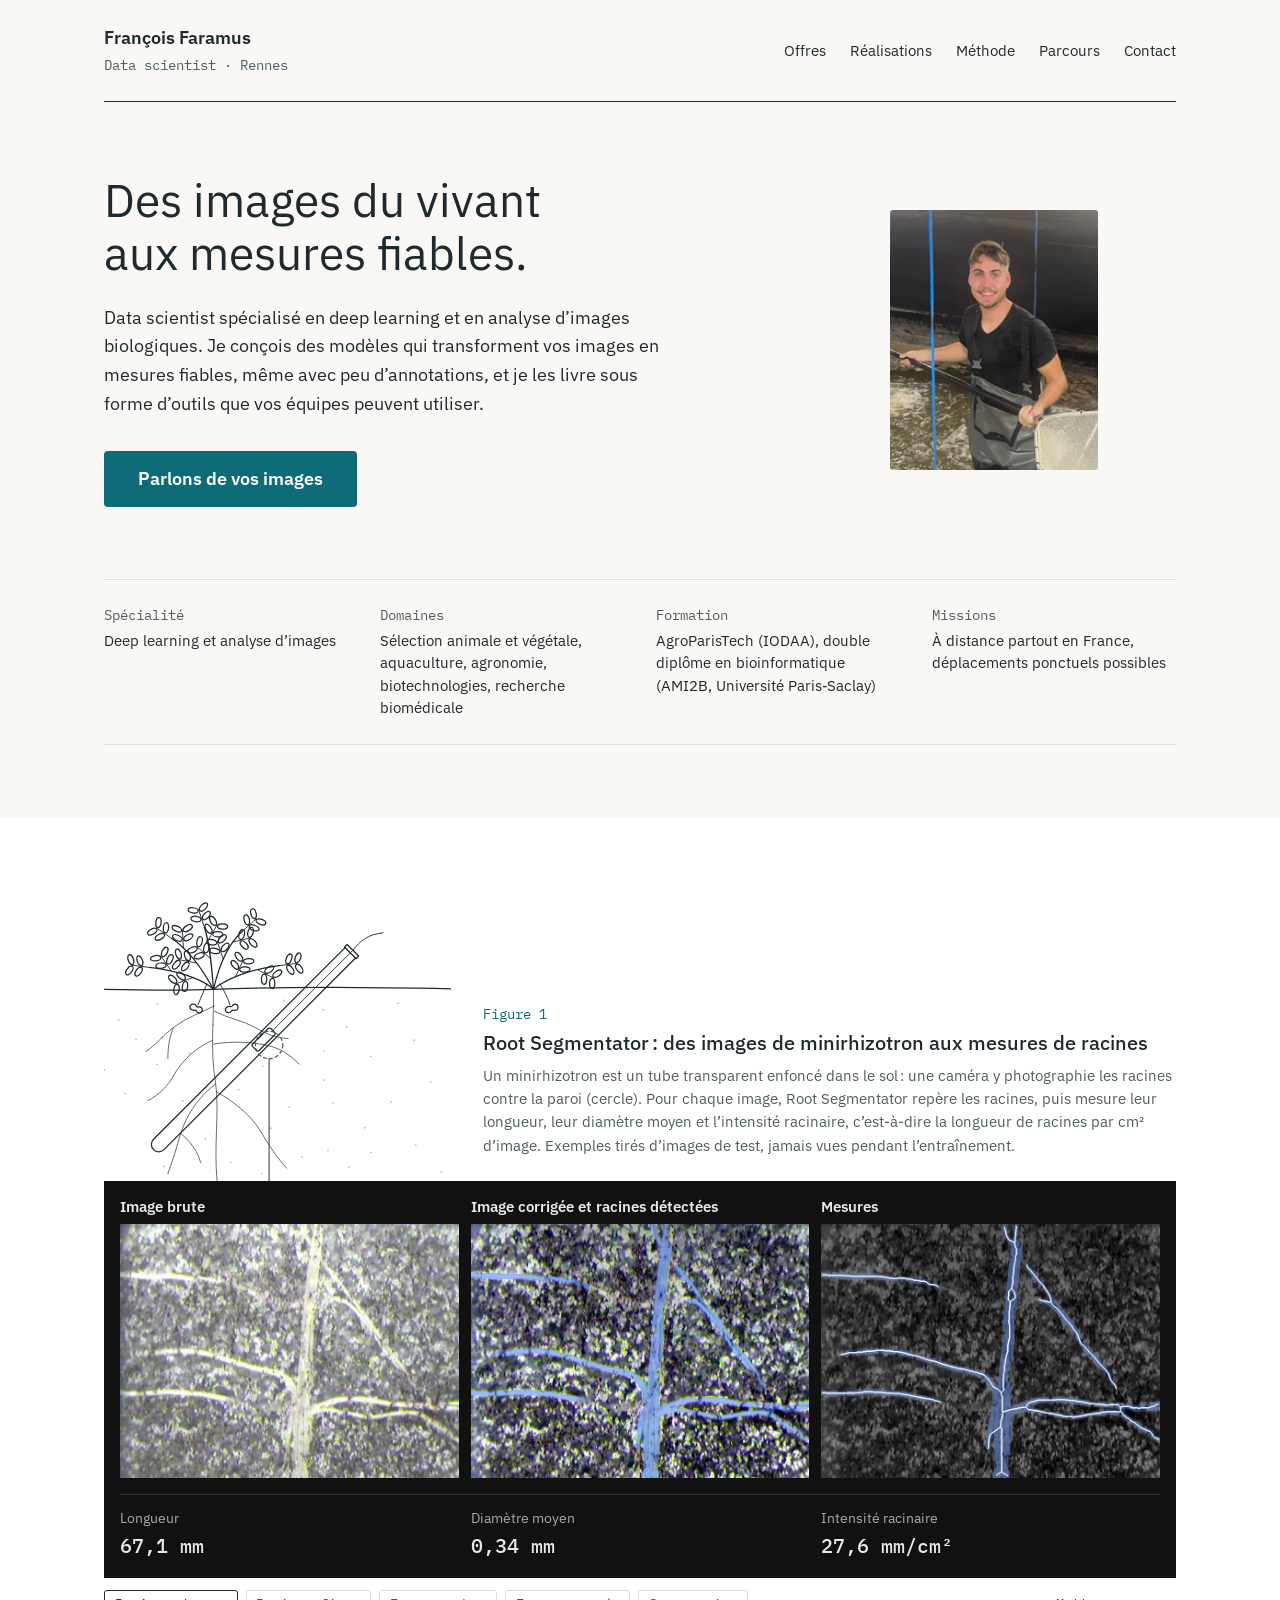
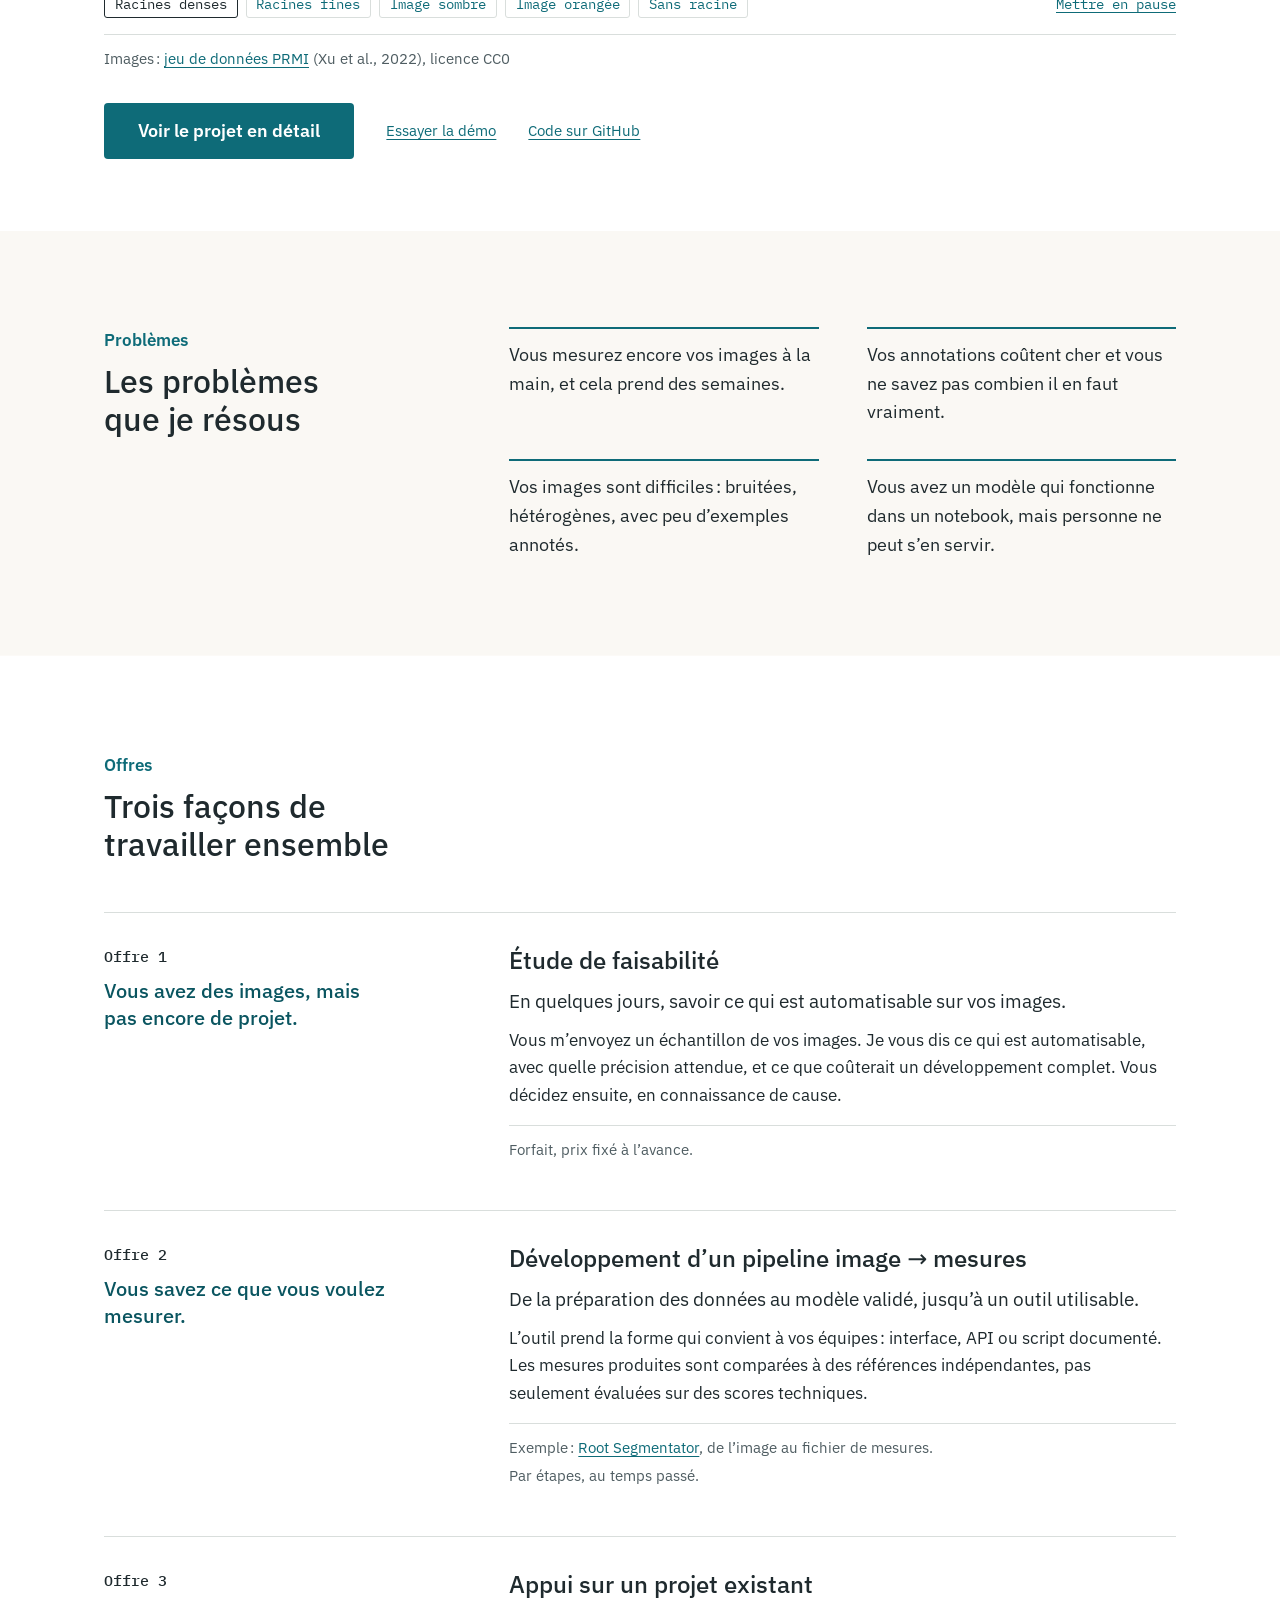
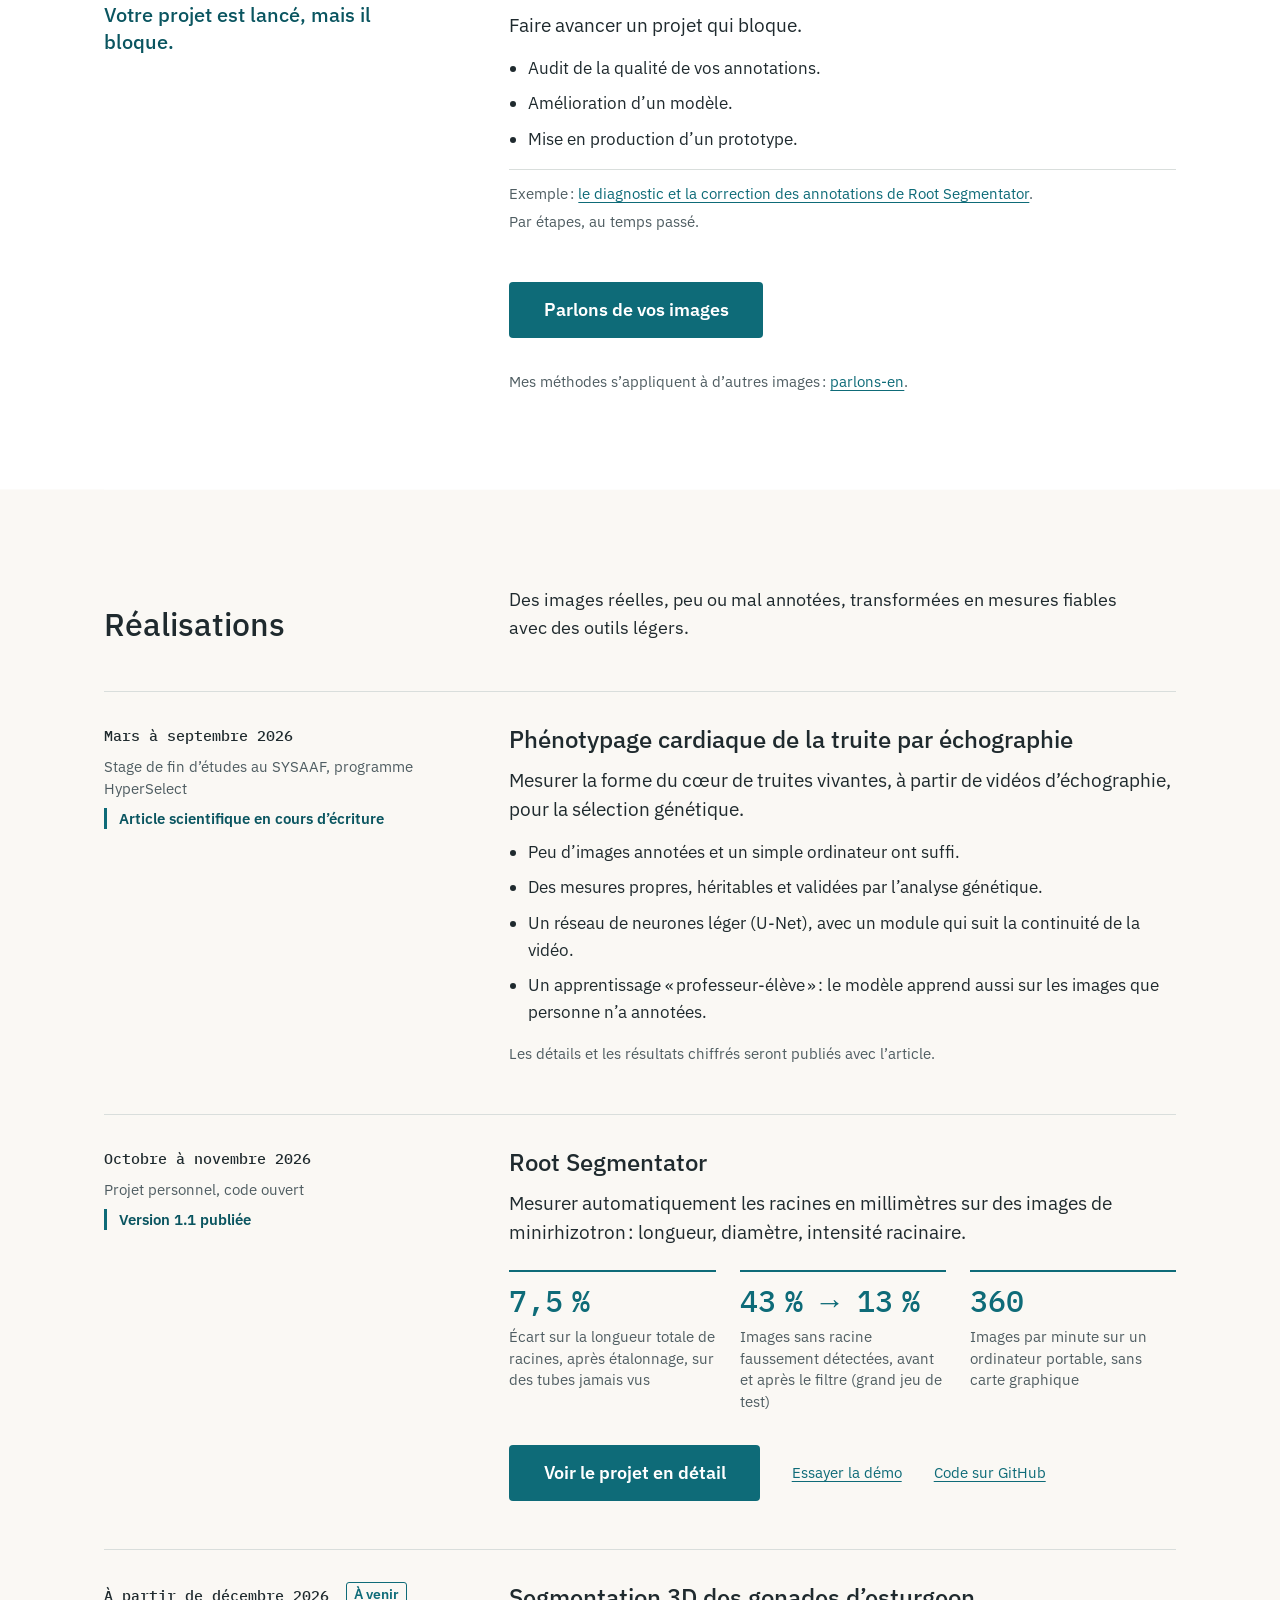
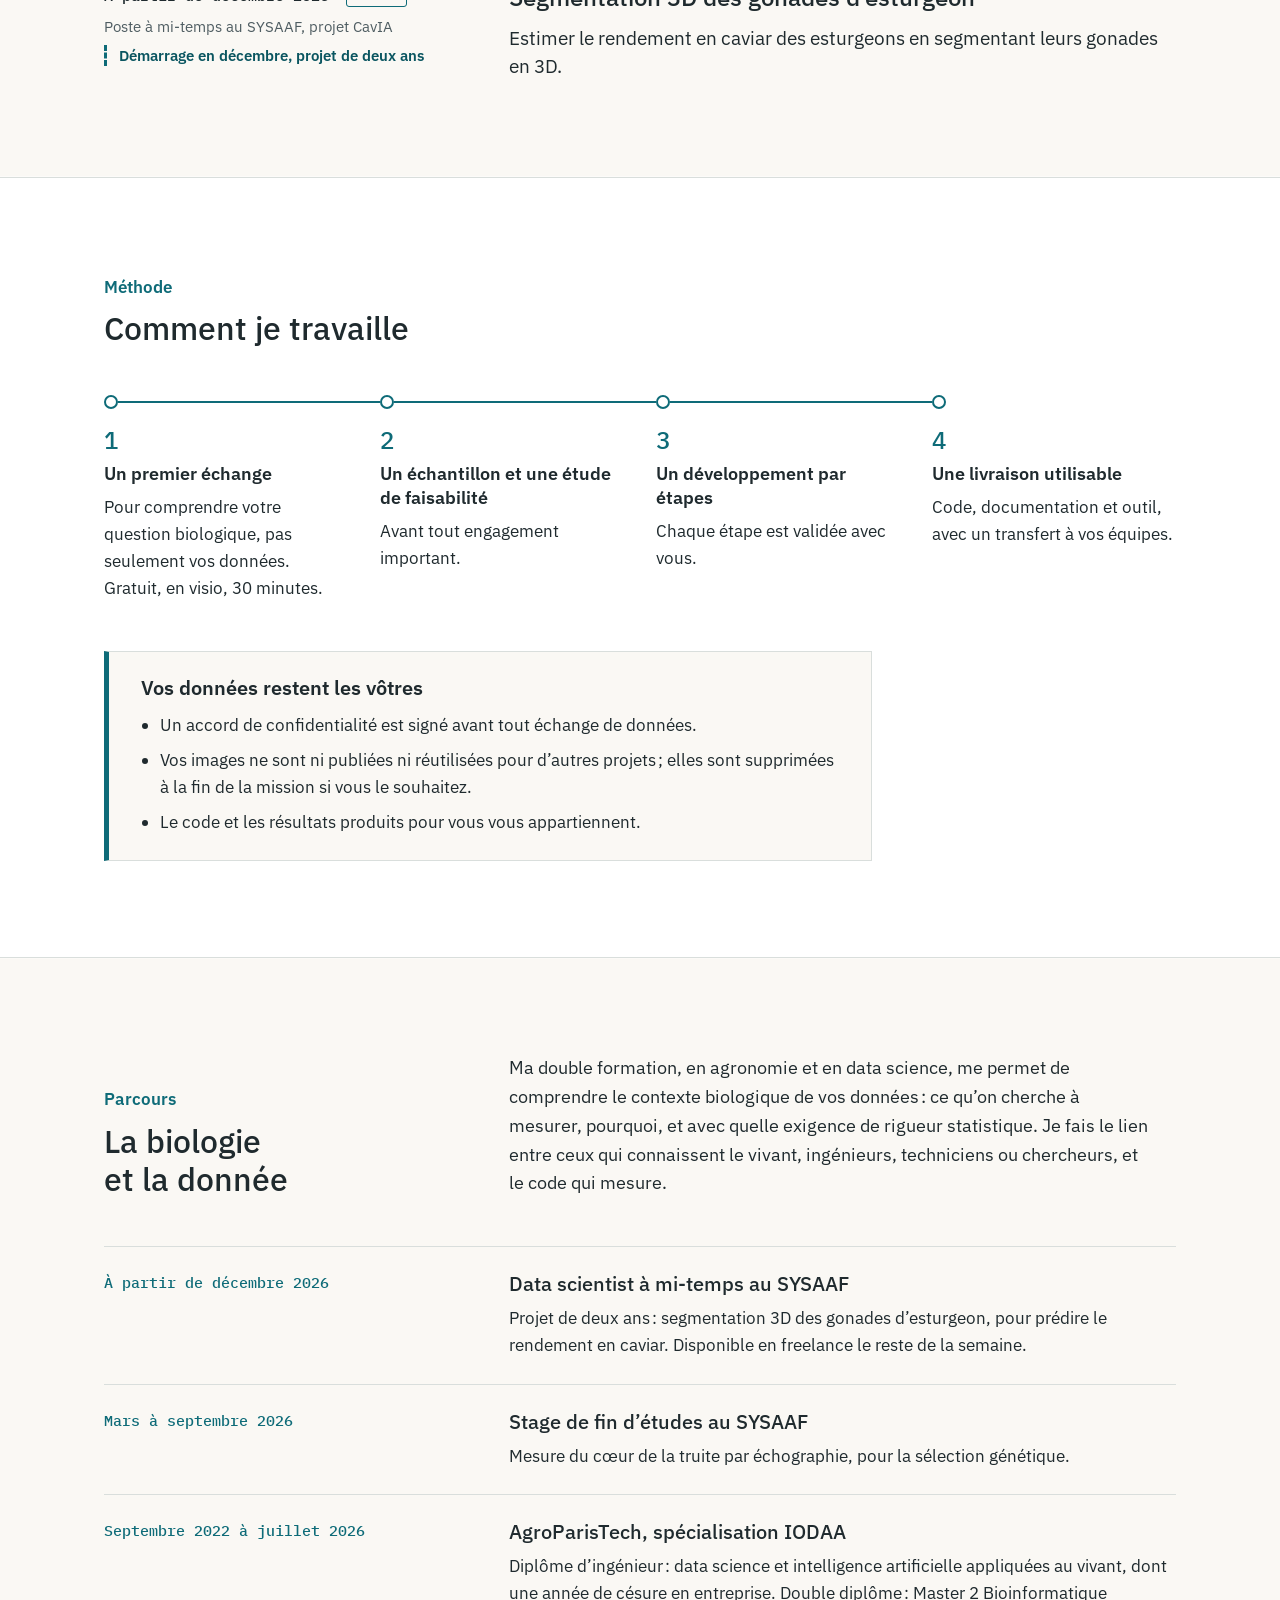
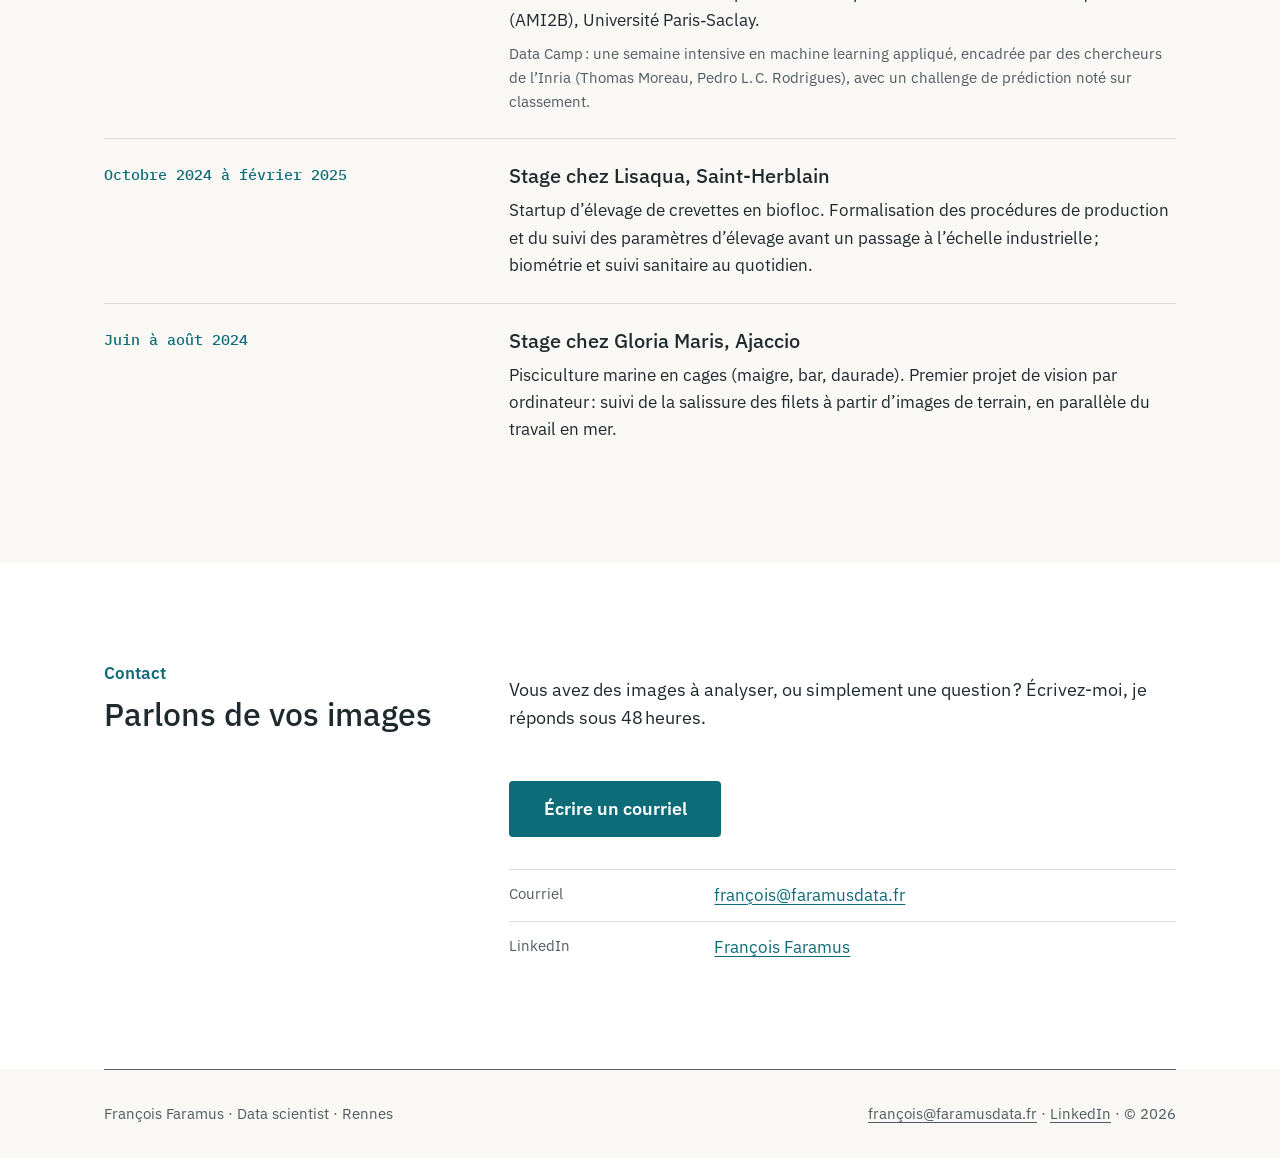
==== commit 9fef01b5: "Haut de page : photo seule à droite, En bref en bande horizontale" ====
--- a/index.html
+++ b/index.html
@@ -33,28 +33,17 @@
           <a class="bouton" href="#contact">Parlons de vos images</a>
         </div>
 
-        <aside class="en-bref" aria-labelledby="en-bref-titre">
-          <figure class="carte-identite">
-            <img class="portrait" src="assets/img/portrait.webp" width="464" height="580"
-                 alt="François Faramus, debout dans un bassin d’élevage de poissons, en waders, une épuisette à la main.">
-            <figcaption><strong>François Faramus</strong><span>Data scientist · Rennes</span></figcaption>
-          </figure>
-          <h2 id="en-bref-titre">En bref</h2>
+        <div class="accroche-photo">
+          <img class="portrait" src="assets/img/portrait.webp" width="464" height="580"
+               alt="François Faramus, debout dans un bassin d’élevage de poissons, en waders, une épuisette à la main.">
+        </div>
+
+        <aside class="en-bref" aria-label="En bref">
           <dl>
             <div><dt>Spécialité</dt><dd>Deep learning et analyse d’images</dd></div>
             <div><dt>Domaines</dt><dd>Sélection animale et végétale, aquaculture, agronomie, biotechnologies, recherche biomédicale</dd></div>
             <div><dt>Formation</dt><dd>AgroParisTech (IODAA), double diplôme en bioinformatique (AMI2B, Université Paris&#8209;Saclay)</dd></div>
             <div><dt>Missions</dt><dd>À distance partout en France, déplacements ponctuels possibles</dd></div>
-            <div>
-              <dt>Offres</dt>
-              <dd>
-                <ul>
-                  <li><a href="#offres">Étude de faisabilité</a></li>
-                  <li><a href="#offres">Développement d’un pipeline image → mesures</a></li>
-                  <li><a href="#offres">Appui sur un projet existant</a></li>
-                </ul>
-              </dd>
-            </div>
           </dl>
         </aside>
       </section>
@@ -225,7 +214,6 @@
           <li>Vos images sont difficiles&#8239;: bruitées, hétérogènes, avec peu d’exemples annotés.</li>
           <li>Vous avez un modèle qui fonctionne dans un notebook, mais personne ne peut s’en servir.</li>
         </ol>
-        <p class="section-note">Moins d’images à annoter, c’est moins de temps et d’argent dépensés.</p>
       </section>
 
       <section class="section bande" id="offres" aria-labelledby="offres-titre">
--- a/assets/css/style.css
+++ b/assets/css/style.css
@@ -233,14 +233,15 @@
 }
 
 
-/* Accueil : l'accroche est équilibrée par un encadré « En bref » en marge,
-   comme le résumé d'un article ; la figure forme ensuite sa propre section. */
+/* Accueil : texte et bouton à gauche, photo à droite, centrée verticalement ;
+   puis « En bref » en bande horizontale sur toute la largeur. */
 
 .accroche {
   display: grid;
   grid-template-columns: minmax(0, 7fr) minmax(0, 4fr);
-  align-items: start;
+  align-items: center;
   column-gap: var(--espace-8);
+  row-gap: var(--espace-8);
   padding-block: var(--espace-8);
 }
 
@@ -264,49 +265,27 @@
   margin-top: var(--espace-6);
 }
 
-.en-bref {
-  padding-left: var(--espace-6);
-  border-left: 1px solid var(--couleur-filet);
-}
-
-/* Photo en tête de l'encadré « En bref », avec nom et métier : une carte d'identité */
-.carte-identite {
-  margin: 0 0 var(--espace-6);
+.accroche-photo {
+  justify-self: center;
 }
 
 .portrait {
   width: 100%;
-  max-width: 15rem;
+  max-width: 13rem;
   border-radius: 3px;
 }
 
-.carte-identite figcaption {
-  margin-top: var(--espace-3);
-  line-height: 1.4;
-}
-
-.carte-identite strong {
-  display: block;
-  font-weight: 600;
-}
-
-.carte-identite span {
-  color: var(--couleur-texte-secondaire);
-  font-size: var(--taille-1);
-}
-
-.en-bref h2 {
-  font-size: var(--taille-2);
-  font-weight: 600;
+.en-bref {
+  grid-column: 1 / -1;
+  padding-block: var(--espace-5);
+  border-block: 1px solid var(--couleur-filet);
 }
 
 .en-bref dl {
-  margin: var(--espace-3) 0 0;
-}
-
-.en-bref dl > div {
-  padding-block: var(--espace-3);
-  border-top: 1px solid var(--couleur-filet);
+  display: grid;
+  grid-template-columns: repeat(4, minmax(0, 1fr));
+  gap: var(--espace-6);
+  margin: 0;
 }
 
 .en-bref dt {
@@ -319,16 +298,6 @@
   margin: var(--espace-1) 0 0;
   font-size: var(--taille-1);
   line-height: 1.5;
-}
-
-.en-bref ul {
-  margin: 0;
-  padding: 0;
-  list-style: none;
-}
-
-.en-bref li + li {
-  margin-top: var(--espace-1);
 }
 
 /* Bandes : une section sur deux sur fond blanc, sur toute la largeur de l'écran.
@@ -1292,19 +1261,21 @@
 @media (max-width: 52rem) {
   .accroche {
     grid-template-columns: minmax(0, 1fr);
-    row-gap: var(--espace-7);
+    row-gap: var(--espace-6);
     padding-block: var(--espace-7);
   }
 
+  .accroche-photo {
+    justify-self: start;
+  }
+
   .portrait {
-    max-width: 13rem;
-  }
-
-  .en-bref {
-    padding-top: var(--espace-5);
-    padding-left: 0;
-    border-top: 1px solid var(--couleur-filet);
-    border-left: 0;
+    max-width: 11rem;
+  }
+
+  .en-bref dl {
+    grid-template-columns: repeat(2, minmax(0, 1fr));
+    gap: var(--espace-5) var(--espace-5);
   }
 
   .vitrine,
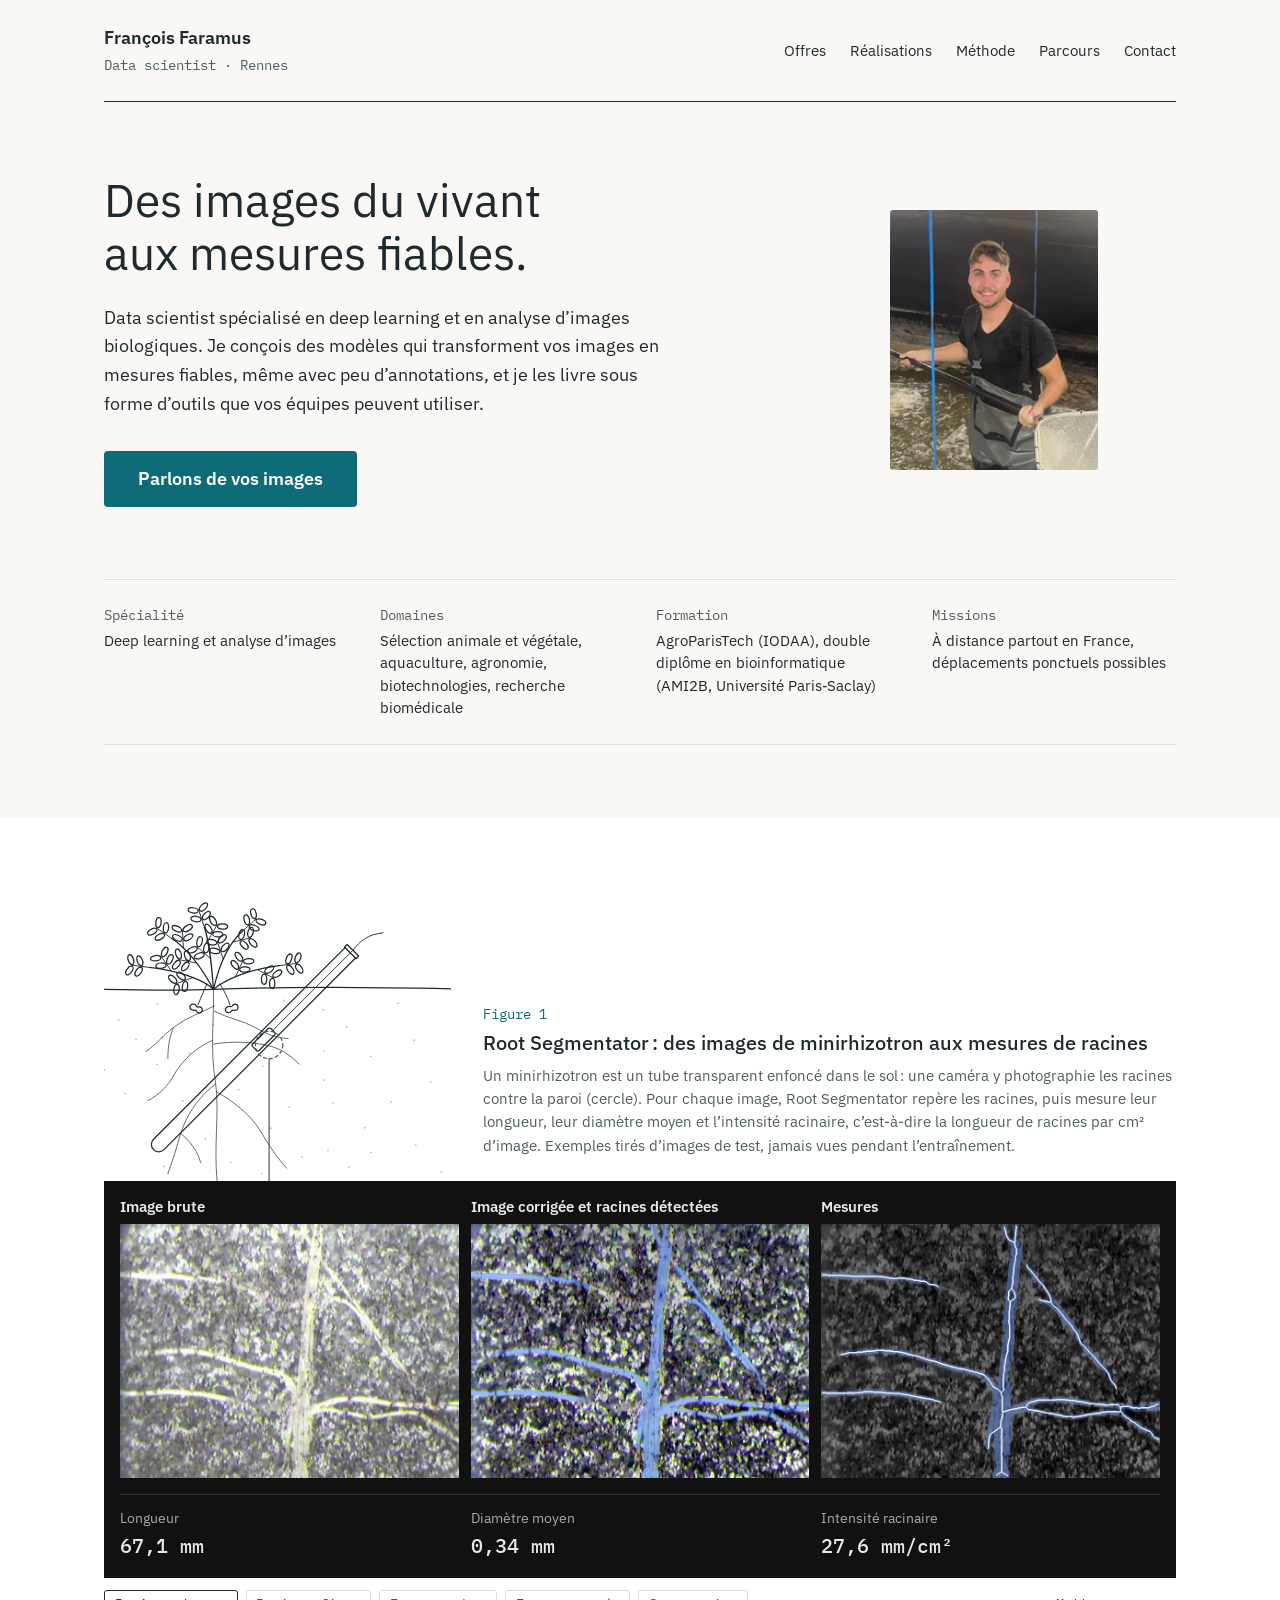
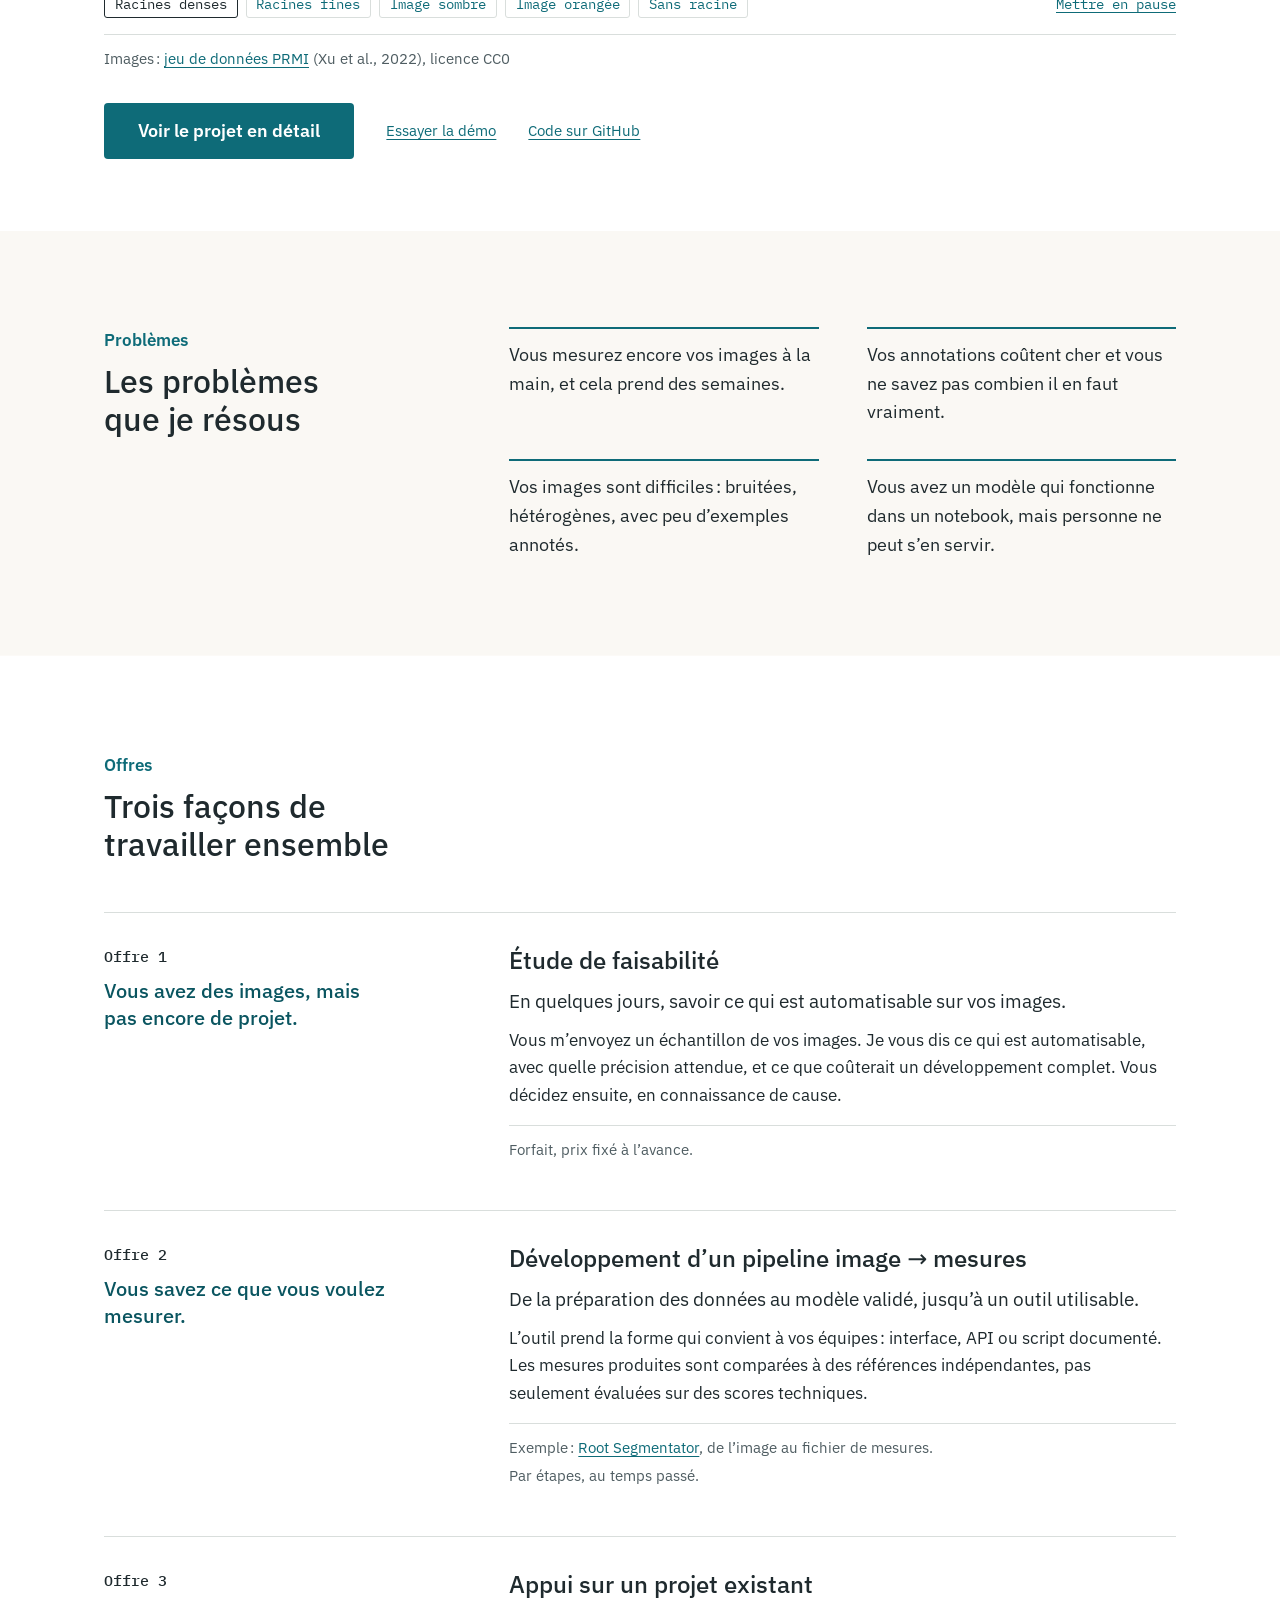
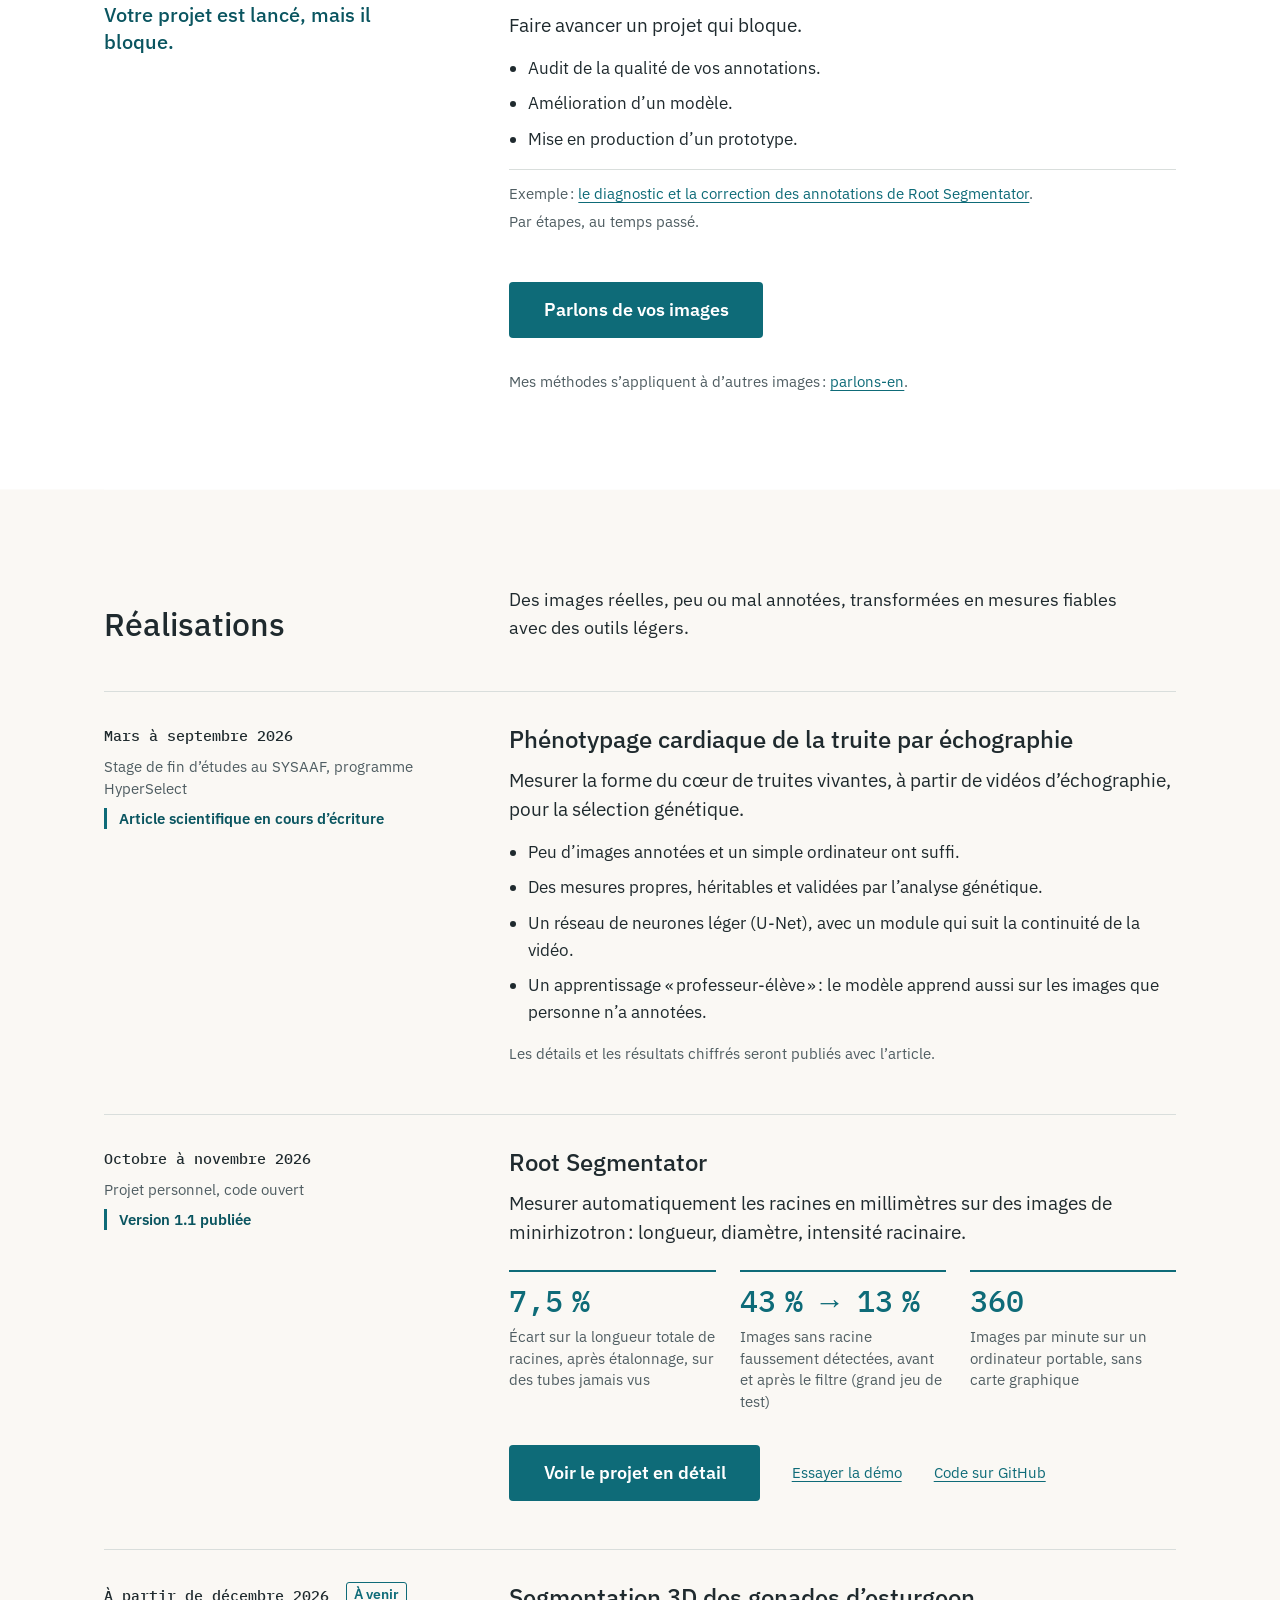
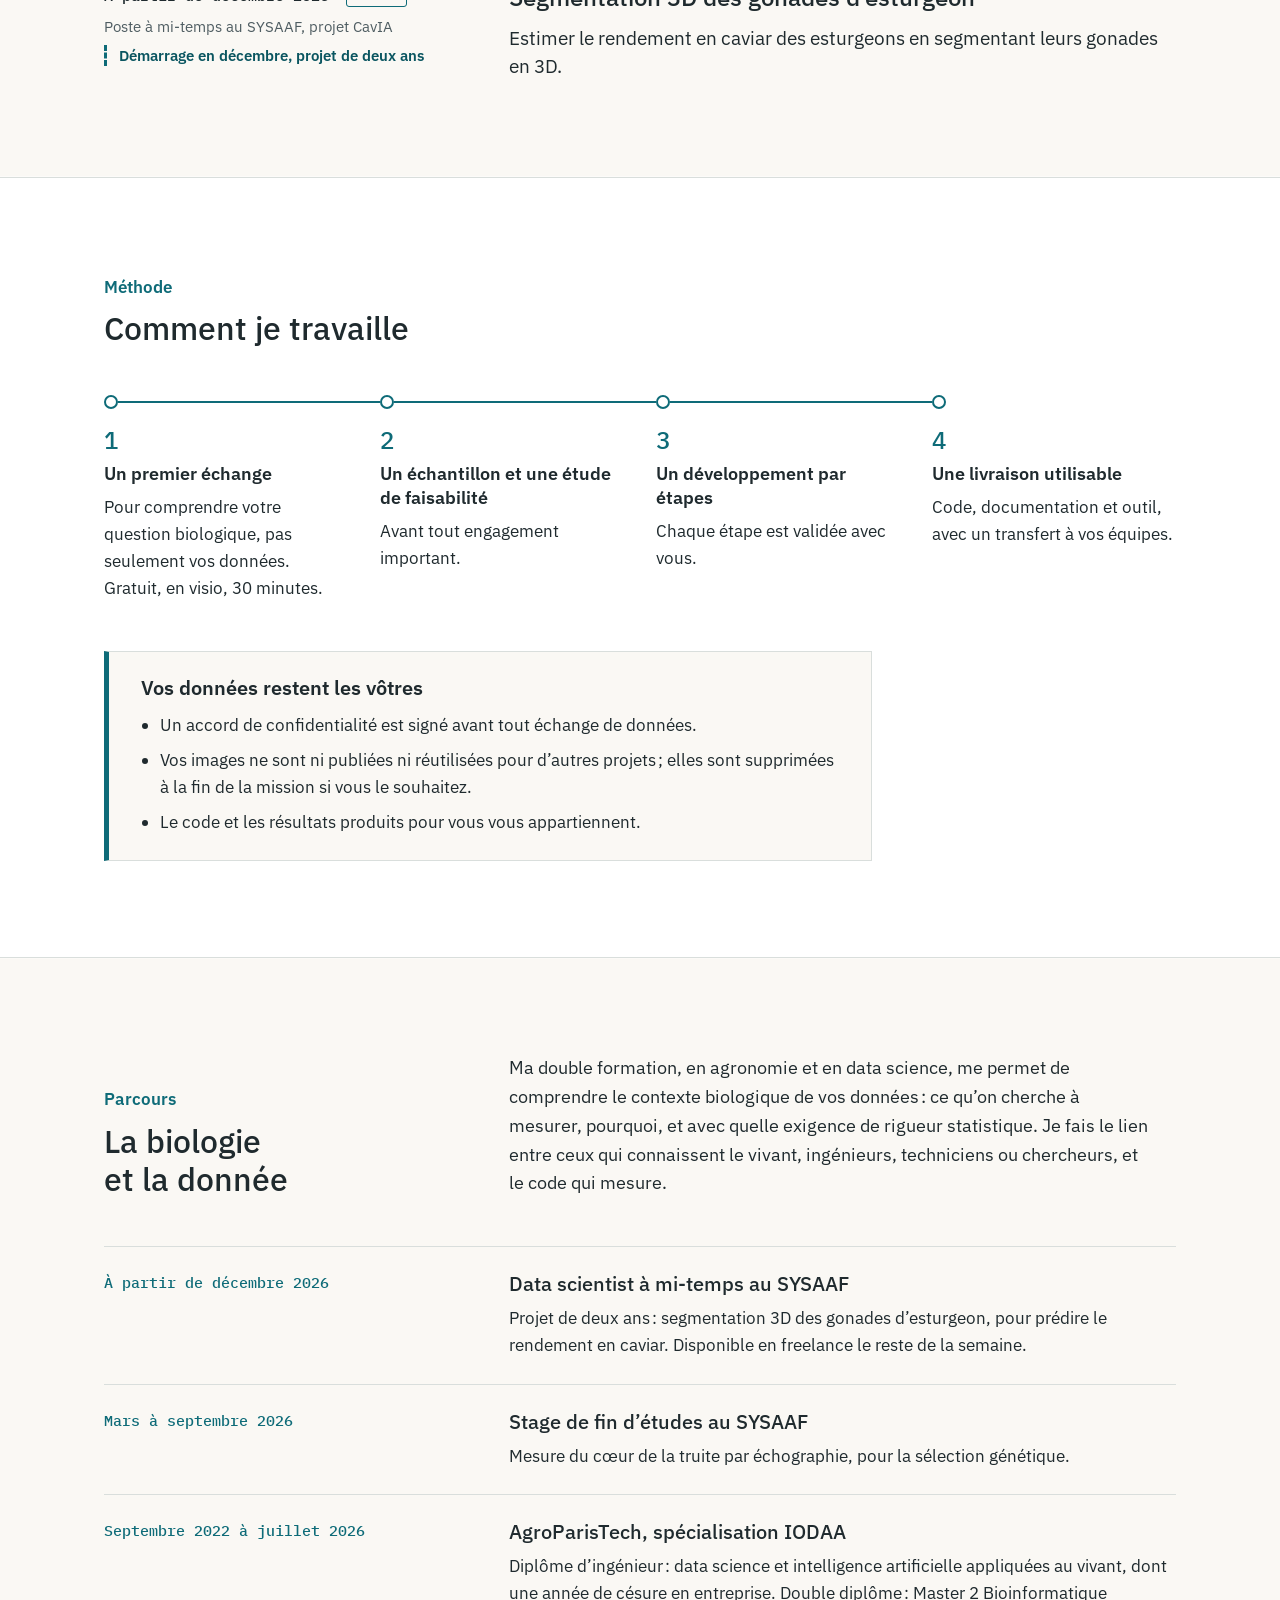
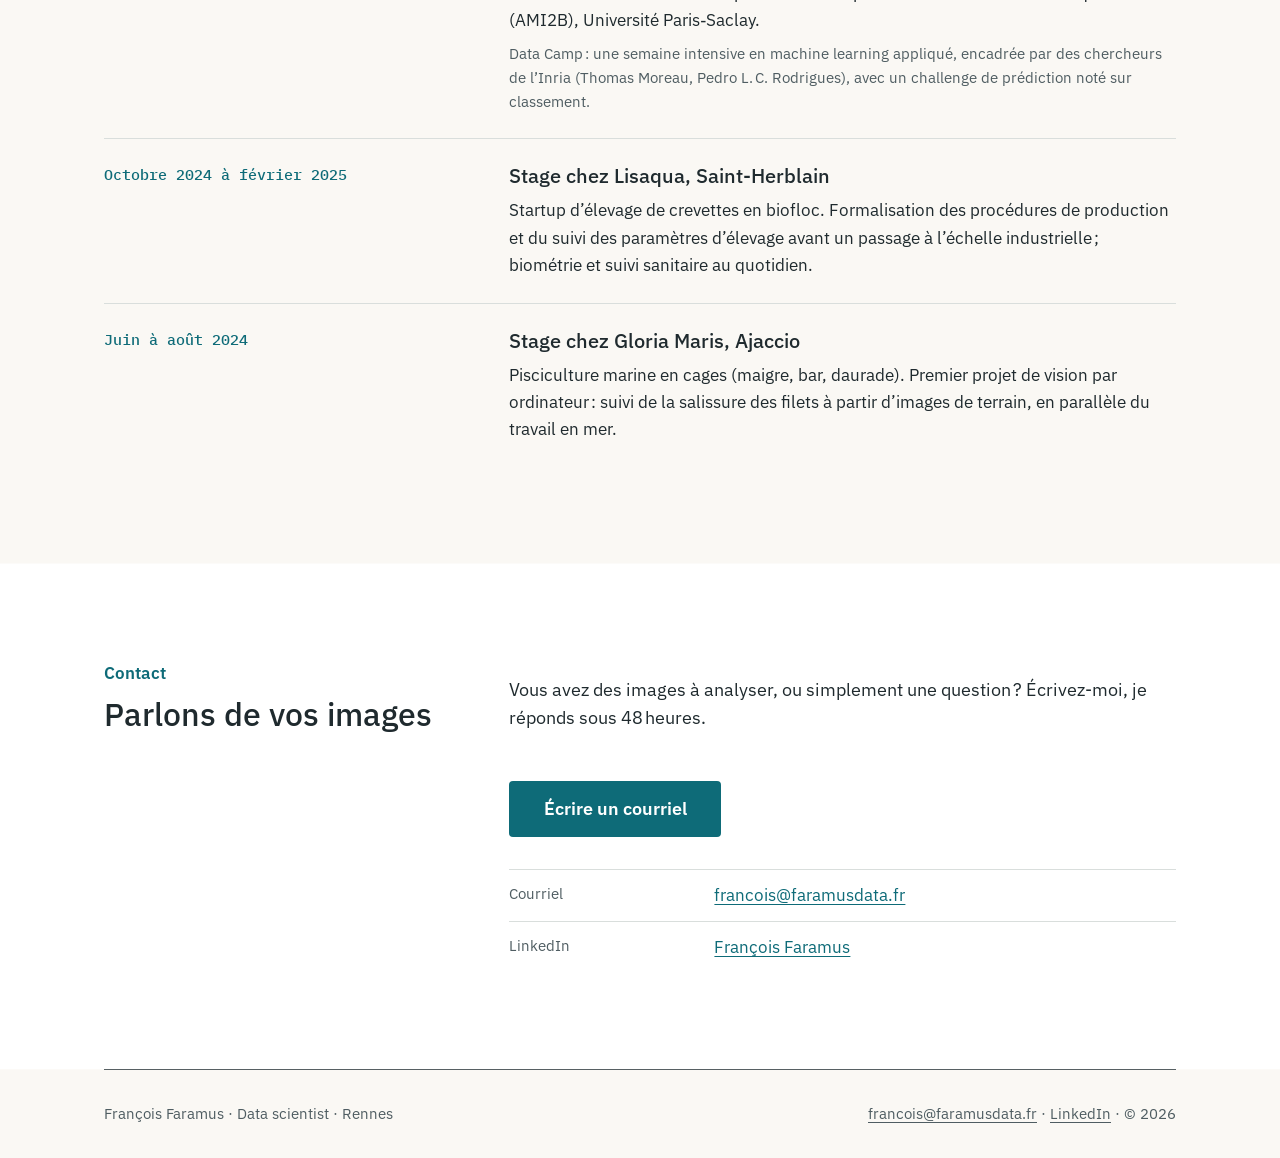
==== commit e7b510b3: "Affichage mobile : menu sur une ligne, panneaux empilés, espacements réduits ; adresse sans cédille" ====
--- a/index.html
+++ b/index.html
@@ -440,9 +440,9 @@
           <p class="section-chapo">Vous avez des images à analyser, ou simplement une question&#8239;? Écrivez-moi, je réponds sous 48&#8239;heures.</p>
         </header>
         <div class="contact-actions">
-          <p><a class="bouton" href="mailto:fran%C3%A7ois@faramusdata.fr">Écrire un courriel</a></p>
+          <p><a class="bouton" href="mailto:francois@faramusdata.fr">Écrire un courriel</a></p>
           <dl class="coordonnees">
-            <div><dt>Courriel</dt><dd><a href="mailto:fran%C3%A7ois@faramusdata.fr">françois@faramusdata.fr</a></dd></div>
+            <div><dt>Courriel</dt><dd><a href="mailto:francois@faramusdata.fr">francois@faramusdata.fr</a></dd></div>
             <div><dt>LinkedIn</dt><dd><a href="https://www.linkedin.com/in/fran%C3%A7ois-faramus-0814b5271/">François Faramus</a></dd></div>
           </dl>
         </div>
@@ -454,7 +454,7 @@
     <div class="conteneur">
       <div class="pied-contenu">
         <p>François Faramus · Data scientist · Rennes</p>
-        <p><a href="mailto:fran%C3%A7ois@faramusdata.fr">françois@faramusdata.fr</a> · <a href="https://www.linkedin.com/in/fran%C3%A7ois-faramus-0814b5271/">LinkedIn</a> · © 2026</p>
+        <p><a href="mailto:francois@faramusdata.fr">francois@faramusdata.fr</a> · <a href="https://www.linkedin.com/in/fran%C3%A7ois-faramus-0814b5271/">LinkedIn</a> · © 2026</p>
       </div>
     </div>
   </footer>
--- a/assets/css/style.css
+++ b/assets/css/style.css
@@ -1410,6 +1410,163 @@
   }
 }
 
+/* Téléphones (640 px et moins). Complète le bloc précédent ; ne touche pas à l'affichage sur ordinateur. */
+@media (max-width: 40rem) {
+  /* En-tête : le menu tient sur une ligne, défilable s'il manque de place */
+  .entete {
+    row-gap: var(--espace-3);
+    padding-block: var(--espace-4) var(--espace-3);
+  }
+
+  .navigation {
+    flex-basis: 100%;
+    min-width: 0;
+  }
+
+  .navigation ul {
+    flex-wrap: nowrap;
+    justify-content: space-between;
+    gap: var(--espace-3);
+    overflow-x: auto;
+    scrollbar-width: none;
+  }
+
+  .navigation ul::-webkit-scrollbar {
+    display: none;
+  }
+
+  .navigation li {
+    flex-shrink: 0;
+  }
+
+  .navigation a {
+    display: block;
+    padding-block: var(--espace-2);
+    font-size: var(--taille-0);
+  }
+
+  /* Espacements verticaux réduits de moitié environ */
+  .accroche {
+    row-gap: var(--espace-5);
+    padding-block: var(--espace-6);
+  }
+
+  .vitrine,
+  .section {
+    padding-block: calc(var(--espace-8) / 2);
+  }
+
+  .section {
+    row-gap: var(--espace-5);
+  }
+
+  .page-entete {
+    padding-block: var(--espace-6) var(--espace-5);
+  }
+
+  /* Haut de page : photo centrée, « En bref » sur une colonne avec un filet entre les blocs */
+  .accroche-photo {
+    justify-self: center;
+  }
+
+  .portrait {
+    max-width: 14rem;
+  }
+
+  .en-bref {
+    padding-block: 0;
+  }
+
+  .en-bref dl {
+    grid-template-columns: minmax(0, 1fr);
+    gap: 0;
+  }
+
+  .en-bref dl > div {
+    padding-block: var(--espace-3);
+  }
+
+  .en-bref dl > div + div {
+    border-top: 1px solid var(--couleur-filet);
+  }
+
+  /* Figure 1 : dessin réduit et centré, panneaux empilés sur toute la largeur */
+  .figure {
+    grid-template-columns: minmax(0, 1fr);
+    grid-template-areas:
+      "legende"
+      "schema"
+      "cadre"
+      "commandes"
+      "source"
+      "actions";
+  }
+
+  .figure-schema {
+    justify-self: center;
+    max-width: 15rem;
+  }
+
+  .figure-cadre {
+    padding: var(--espace-3);
+  }
+
+  .panneaux {
+    grid-template-columns: minmax(0, 1fr);
+    gap: var(--espace-4);
+  }
+
+  .panneau-titre {
+    font-size: var(--taille-1);
+  }
+
+  /* Mesures : une ligne chacune, intitulé à gauche, valeur à droite */
+  .figure-mesures {
+    grid-template-columns: minmax(0, 1fr);
+    gap: 0;
+    padding-top: var(--espace-1);
+  }
+
+  .figure-mesures div {
+    display: flex;
+    align-items: baseline;
+    justify-content: space-between;
+    gap: var(--espace-4);
+    padding-block: var(--espace-2);
+  }
+
+  .figure-mesures div + div {
+    border-top: 1px solid #2E3335;
+  }
+
+  .figure-mesures dt {
+    font-size: var(--taille-1);
+    white-space: nowrap;
+  }
+
+  .figure-mesures dd {
+    font-size: var(--taille-3);
+    text-align: right;
+  }
+
+  /* Exemples : une seule ligne, défilable horizontalement */
+  .figure-commandes {
+    min-width: 0;
+  }
+
+  .exemples {
+    flex-wrap: nowrap;
+    width: 100%;
+    overflow-x: auto;
+    padding-bottom: var(--espace-2);
+  }
+
+  .exemple {
+    flex-shrink: 0;
+    white-space: nowrap;
+  }
+}
+
 @media (prefers-reduced-motion: reduce) {
   *,
   *::before,
